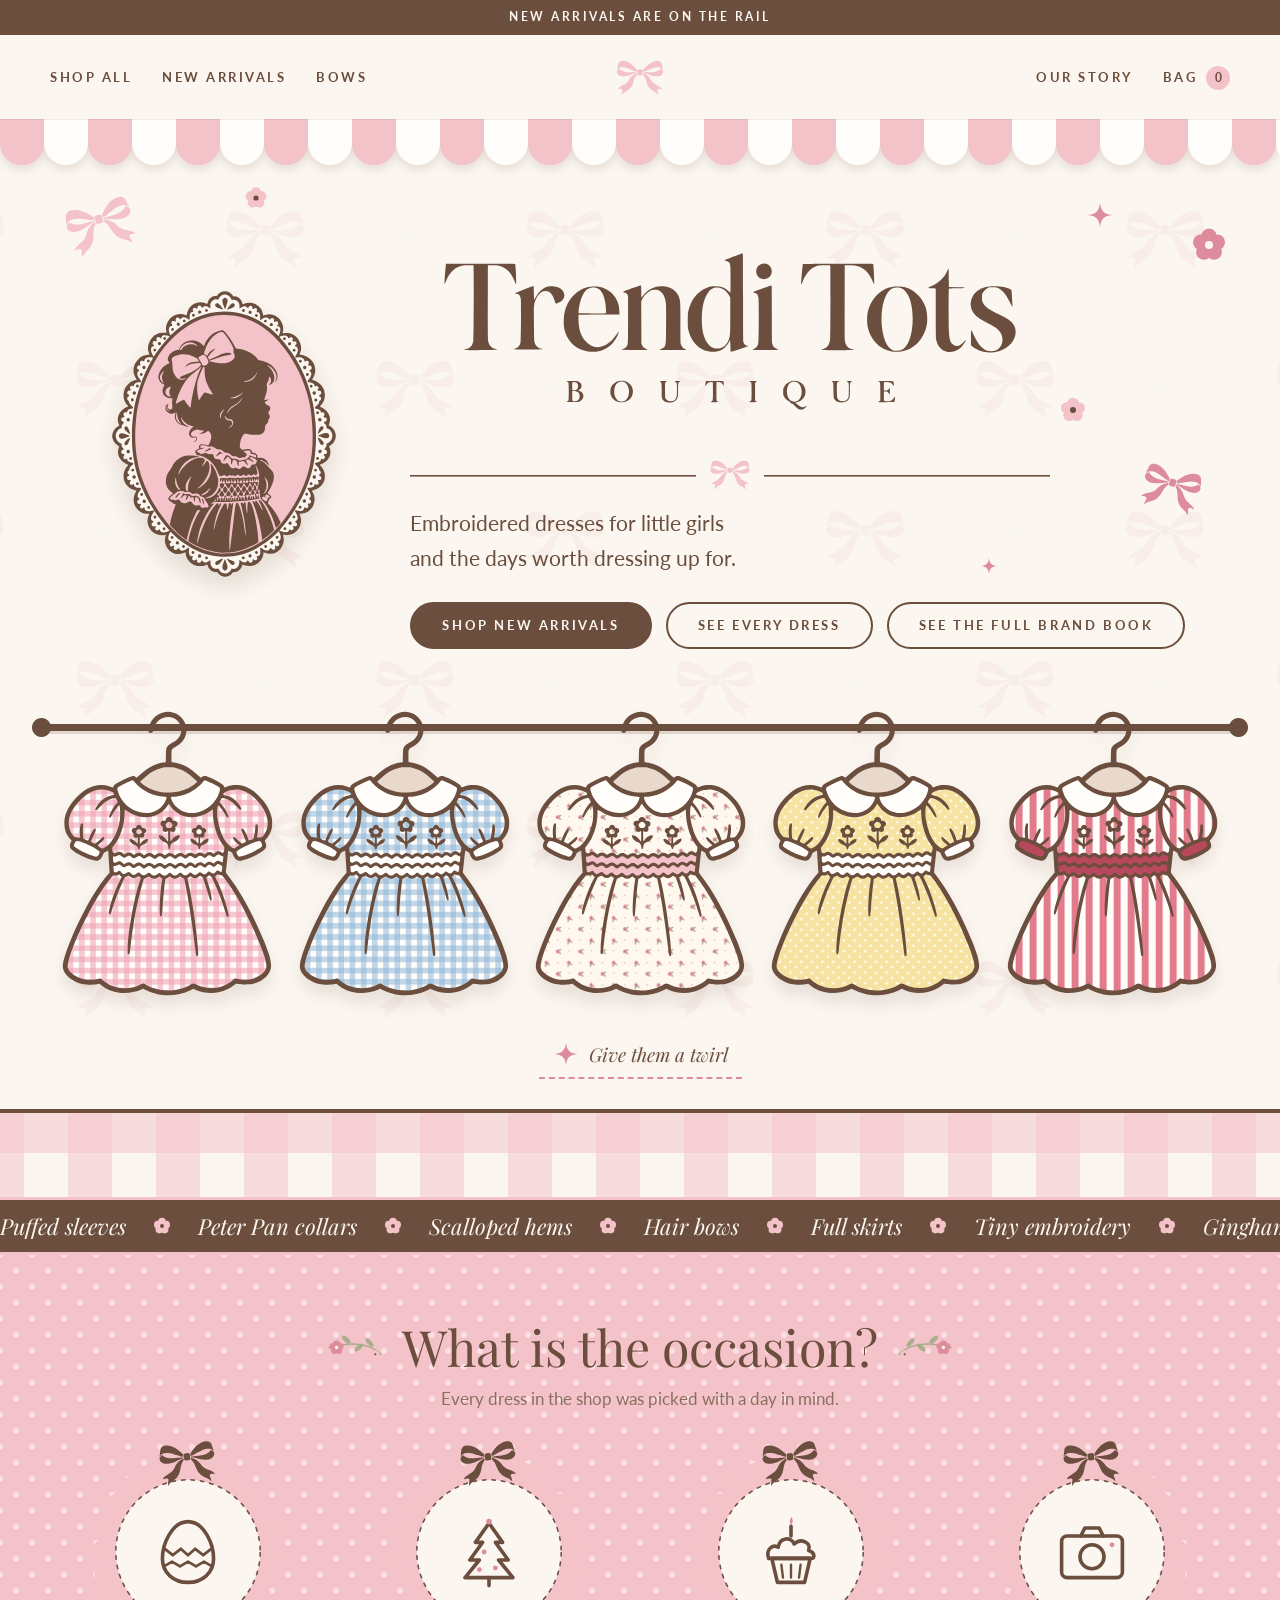
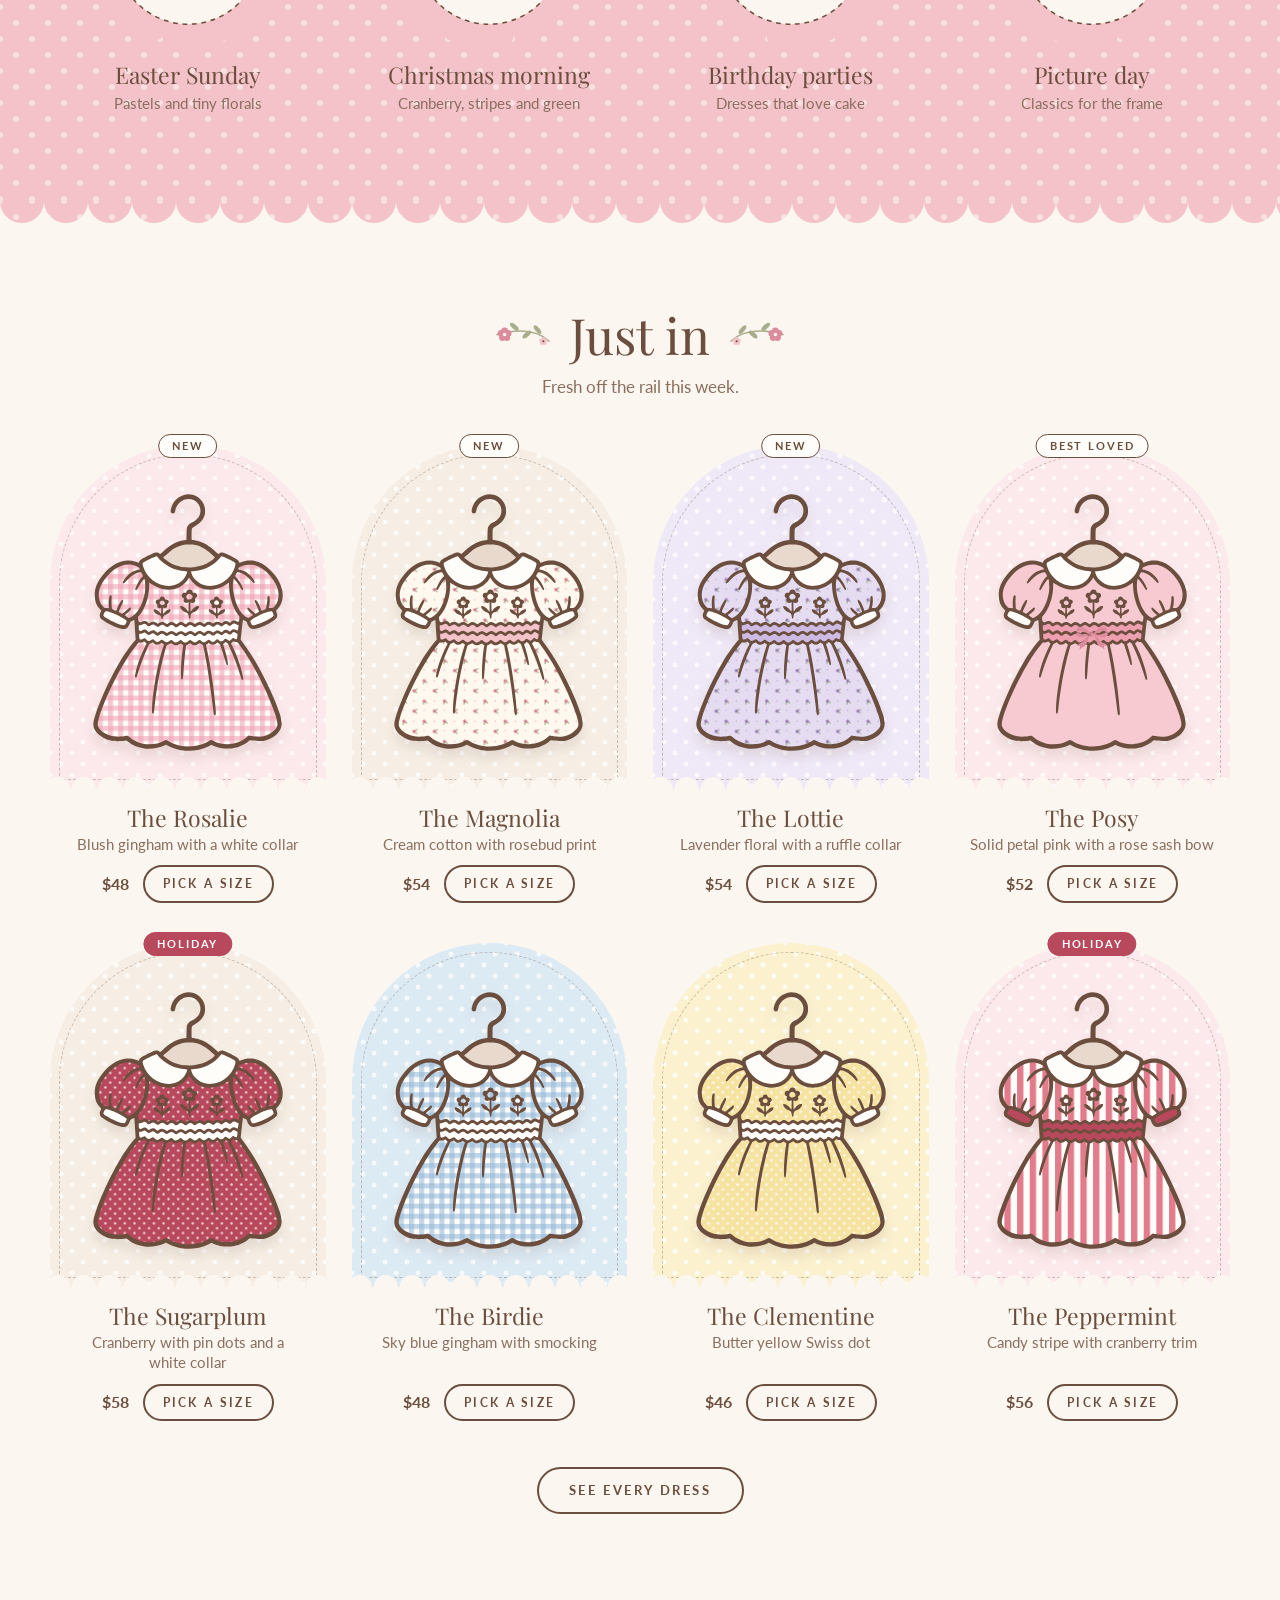
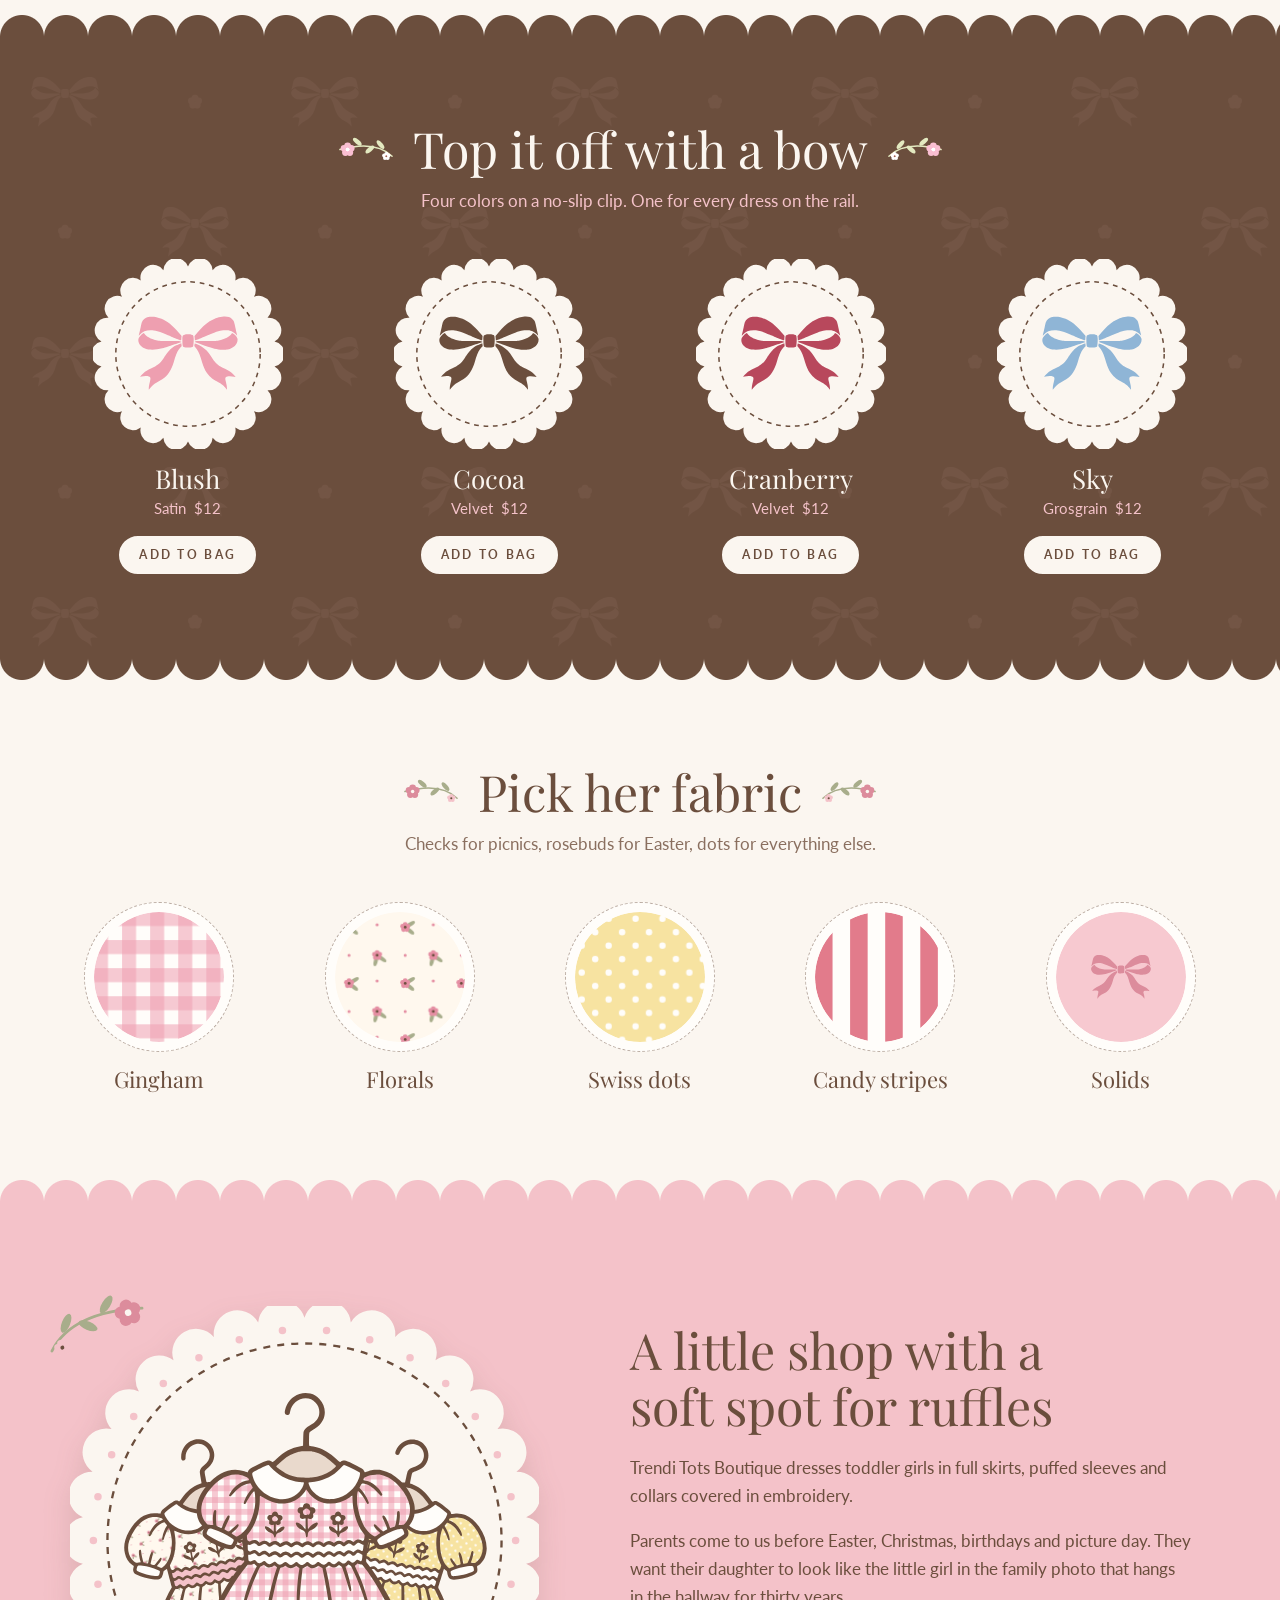
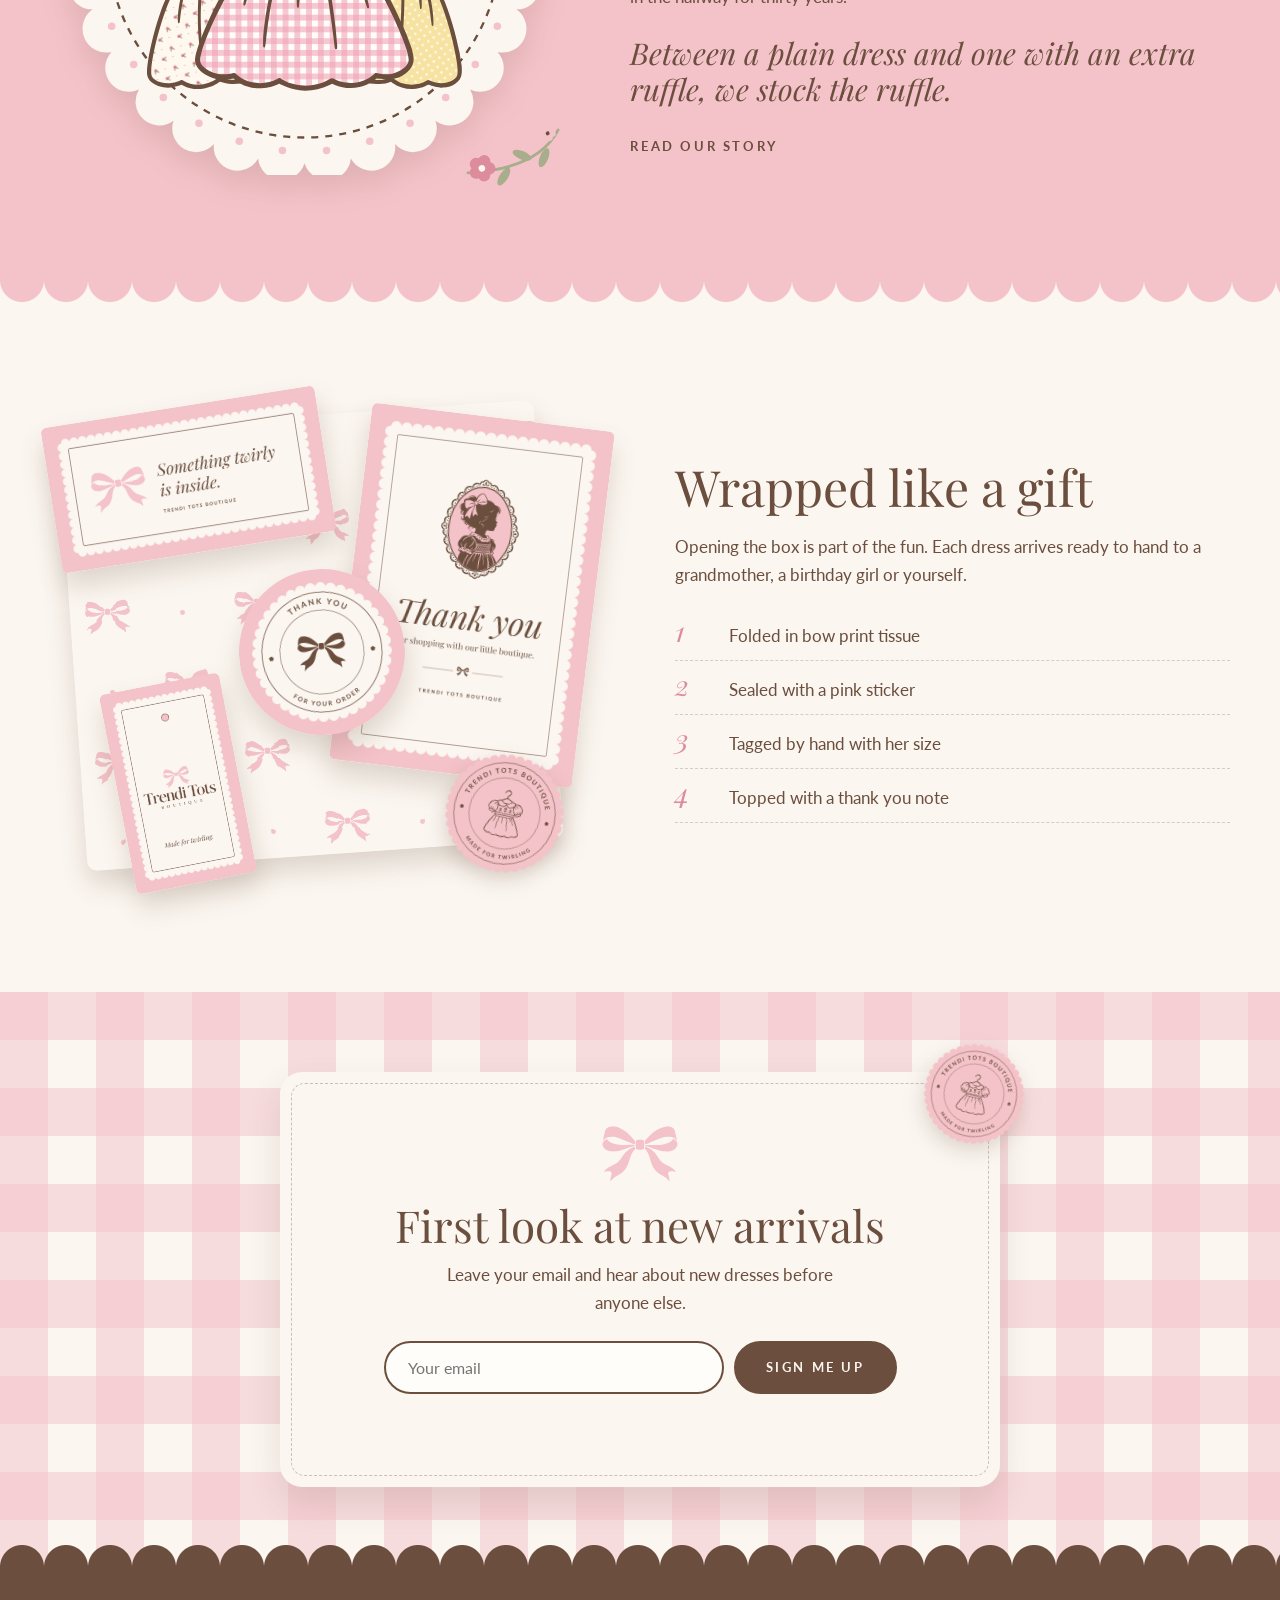
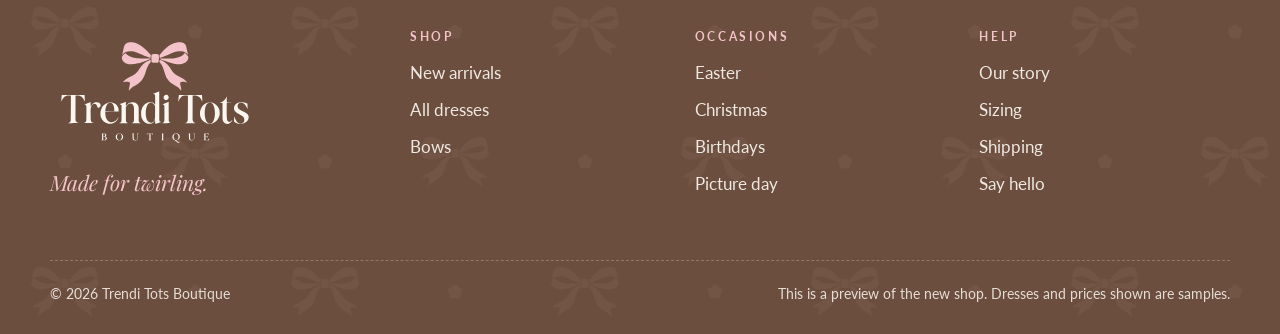
==== index.html @ 956e217b "Shopify-ready: live listings, photos, stock and checkout behind one config file Co-Authored-By: Clau" ====
<!doctype html>
<html lang="en">
<head>
<meta charset="utf-8">
<meta name="viewport" content="width=device-width, initial-scale=1">
<title>Trendi Tots Boutique | Embroidered dresses for little girls</title>
<meta name="description" content="Embroidered dresses for toddler girls, for Easter, Christmas, birthdays and picture day.">
<!-- Preview site with sample listings. Remove the next line when the real shop launches so search engines can find it. -->
<meta name="robots" content="noindex">
<meta property="og:title" content="Trendi Tots Boutique | Embroidered dresses for little girls">
<meta property="og:description" content="Embroidered dresses for toddler girls, for Easter, Christmas, birthdays and picture day.">
<meta property="og:image" content="assets/img/share.png">
<meta name="theme-color" content="#F4C2C9">
<script>/* keep the address bar tidy: /index.html becomes / and /shop.html becomes /shop */
(function () { var p = location.pathname.replace(/index\.html$/, '').replace(/\.html$/, ''); if (location.protocol.indexOf('http') === 0 && p !== location.pathname) history.replaceState(null, '', p + location.search + location.hash); })();</script>
<link rel="icon" href="favicon.ico" sizes="48x48">
<link rel="icon" href="favicon.svg" type="image/svg+xml">
<link rel="apple-touch-icon" href="apple-touch-icon-180x180.png">
<link rel="preconnect" href="https://fonts.googleapis.com">
<link rel="preconnect" href="https://fonts.gstatic.com" crossorigin>
<link href="https://fonts.googleapis.com/css2?family=Lato:wght@400;700&family=Playfair+Display:ital,wght@0,400;0,500;1,400&display=swap" rel="stylesheet">
<link rel="stylesheet" href="assets/css/site.css">
</head>
<body>
<a class="skip" href="#main">Skip to the page</a>
<div class="announce">New arrivals are on the rail</div>
<header class="header">
  <div class="wrap header-in">
    <button class="menubtn" type="button" aria-label="Menu" aria-expanded="false"><svg viewBox="0 0 24 24" fill="none" stroke="currentColor" stroke-width="2" stroke-linecap="round" aria-hidden="true"><path d="M3 7h18M3 12h18M3 17h18"/></svg></button>
    <nav class="nav left" aria-label="Shop">
      <a href="shop">Shop all</a>
      <a href="shop?occasion=new">New arrivals</a>
      <a href="shop?occasion=bows">Bows</a>
    </nav>
    <a class="brand" href="./" aria-label="Trendi Tots Boutique home"><img class="bowmark" src="assets/img/bow-blush.svg" alt="Trendi Tots Boutique" width="74" height="54"></a>
    <nav class="nav right" aria-label="More">
      <a class="hide-sm" href="about">Our story</a>
      <button class="bagbtn" type="button" data-open-bag aria-label="Open your bag">Bag <span class="bagcount">0</span></button>
    </nav>
  </div>
</header>
<div class="awning-shadow"><div class="awning" aria-hidden="true"></div></div>
<main id="main">

<section class="hero">
  <div class="hero-deco" aria-hidden="true">
    <img class="deco" src="assets/img/bow-blush.svg" alt="" style="left:5%;top:34px;width:74px;transform:rotate(-16deg)"><img class="deco" src="assets/img/flower.svg" alt="" style="left:3%;top:196px;width:34px"><img class="deco" src="assets/img/sparkle.svg" alt="" style="left:6%;top:372px;width:24px">
    <img class="deco" src="assets/img/flower-blush.svg" alt="" style="left:19%;top:20px;width:26px"><img class="deco" src="assets/img/bow-rose.svg" alt="" style="right:6%;top:300px;width:64px;transform:rotate(14deg)"><img class="deco" src="assets/img/flower.svg" alt="" style="right:4%;top:60px;width:40px">
    <img class="deco" src="assets/img/sparkle.svg" alt="" style="right:13%;top:36px;width:28px"><img class="deco" src="assets/img/flower-blush.svg" alt="" style="right:15%;top:230px;width:30px"><img class="deco" src="assets/img/sparkle.svg" alt="" style="right:22%;top:392px;width:18px">
  </div>
  <div class="wrap hero-lockup">
    <img class="hero-cameo" src="assets/img/cameo.svg" alt="Cameo of a little girl with a bow in her hair" width="340" height="434">
    <div class="hero-text">
      <h1 class="hero-name"><img src="assets/img/logo-wordmark.svg" alt="Trendi Tots Boutique" width="640" height="176"></h1>
      <p class="sub">Embroidered dresses for little girls and the days worth dressing up for.</p>
      <div class="actions"><a class="btn" href="shop?occasion=new">Shop new arrivals</a><a class="btn ghost" href="shop">See every dress</a><a class="btn ghost" href="brand-kit/01%20Brand%20Book/Trendi%20Tots%20Boutique%20Brand%20Book.pdf" target="_blank" rel="noopener">See the full brand book</a></div>
    </div>
  </div>
  <div class="rail"><ul><li><a href="product?id=rosalie" style="--i:0"><img src="assets/img/products/rosalie.svg" alt="The Rosalie dress on a hanger" width="938" height="1256"><span class="name">The Rosalie</span></a></li><li><a href="product?id=birdie" style="--i:1"><img src="assets/img/products/birdie.svg" alt="The Birdie dress on a hanger" width="938" height="1256"><span class="name">The Birdie</span></a></li><li><a href="product?id=magnolia" style="--i:2"><img src="assets/img/products/magnolia.svg" alt="The Magnolia dress on a hanger" width="938" height="1256"><span class="name">The Magnolia</span></a></li><li><a href="product?id=clementine" style="--i:3"><img src="assets/img/products/clementine.svg" alt="The Clementine dress on a hanger" width="938" height="1256"><span class="name">The Clementine</span></a></li><li><a href="product?id=peppermint" style="--i:4"><img src="assets/img/products/peppermint.svg" alt="The Peppermint dress on a hanger" width="938" height="1256"><span class="name">The Peppermint</span></a></li></ul></div>
  <button class="twirlbtn" type="button" id="twirl"><img src="assets/img/sparkle.svg" alt="">Give them a twirl</button>
  <div class="floor" aria-hidden="true"></div>
</section>

<div class="marquee" aria-hidden="true"><div class="track"><span>Puffed sleeves</span><img src="assets/img/flower-blush.svg" alt=""><span>Peter Pan collars</span><img src="assets/img/flower-blush.svg" alt=""><span>Scalloped hems</span><img src="assets/img/flower-blush.svg" alt=""><span>Hair bows</span><img src="assets/img/flower-blush.svg" alt=""><span>Full skirts</span><img src="assets/img/flower-blush.svg" alt=""><span>Tiny embroidery</span><img src="assets/img/flower-blush.svg" alt=""><span>Gingham</span><img src="assets/img/flower-blush.svg" alt=""><span>Rosebuds</span><img src="assets/img/flower-blush.svg" alt=""><span>Puffed sleeves</span><img src="assets/img/flower-blush.svg" alt=""><span>Peter Pan collars</span><img src="assets/img/flower-blush.svg" alt=""><span>Scalloped hems</span><img src="assets/img/flower-blush.svg" alt=""><span>Hair bows</span><img src="assets/img/flower-blush.svg" alt=""><span>Full skirts</span><img src="assets/img/flower-blush.svg" alt=""><span>Tiny embroidery</span><img src="assets/img/flower-blush.svg" alt=""><span>Gingham</span><img src="assets/img/flower-blush.svg" alt=""><span>Rosebuds</span><img src="assets/img/flower-blush.svg" alt=""></div></div>

<section class="section blush dotted">
  <div class="wrap">
    <div class="head"><h2>What is the occasion?</h2><p>Every dress in the shop was picked with a day in mind.</p></div>
    <ul class="occasions"><li><a href="shop?occasion=easter"><span class="medal"><img src="assets/img/occ-easter.svg" alt=""></span><b>Easter Sunday</b><span>Pastels and tiny florals</span></a></li><li><a href="shop?occasion=christmas"><span class="medal"><img src="assets/img/occ-christmas.svg" alt=""></span><b>Christmas morning</b><span>Cranberry, stripes and green</span></a></li><li><a href="shop?occasion=birthday"><span class="medal"><img src="assets/img/occ-birthday.svg" alt=""></span><b>Birthday parties</b><span>Dresses that love cake</span></a></li><li><a href="shop?occasion=portraits"><span class="medal"><img src="assets/img/occ-portraits.svg" alt=""></span><b>Picture day</b><span>Classics for the frame</span></a></li></ul>
  </div>
</section>
<div class="scallop-down dotted-edge" aria-hidden="true"></div>

<section class="section">
  <div class="wrap">
    <div class="head"><h2>Just in</h2><p>Fresh off the rail this week.</p></div>
    <ul class="grid" data-grid="rosalie,magnolia,lottie,posy,sugarplum,birdie,clementine,peppermint"></ul>
    <p class="center mt"><a class="btn ghost" href="shop">See every dress</a></p>
  </div>
</section>

<div class="scallop-up cocoa-edge" aria-hidden="true"></div>
<section class="section cocoa">
  <div class="wrap">
    <div class="head"><h2>Top it off with a bow</h2><p>Four colors on a no-slip clip. One for every dress on the rail.</p></div>
    <ul class="bowrow"><li><a class="bowlink" href="product?id=bow-blush"><span class="medal cream"><img src="assets/img/products/bow-blush.svg" alt=""></span><b>Blush</b><span>Satin &nbsp;$12</span></a><button type="button" class="btn small light" data-add="bow-blush">Add to bag</button></li><li><a class="bowlink" href="product?id=bow-cocoa"><span class="medal cream"><img src="assets/img/products/bow-cocoa.svg" alt=""></span><b>Cocoa</b><span>Velvet &nbsp;$12</span></a><button type="button" class="btn small light" data-add="bow-cocoa">Add to bag</button></li><li><a class="bowlink" href="product?id=bow-berry"><span class="medal cream"><img src="assets/img/products/bow-berry.svg" alt=""></span><b>Cranberry</b><span>Velvet &nbsp;$12</span></a><button type="button" class="btn small light" data-add="bow-berry">Add to bag</button></li><li><a class="bowlink" href="product?id=bow-sky"><span class="medal cream"><img src="assets/img/products/bow-sky.svg" alt=""></span><b>Sky</b><span>Grosgrain &nbsp;$12</span></a><button type="button" class="btn small light" data-add="bow-sky">Add to bag</button></li></ul>
  </div>
</section>
<div class="scallop-down cocoa-edge" aria-hidden="true"></div>

<section class="section fabrics after-band">
  <div class="wrap">
    <div class="head"><h2>Pick her fabric</h2><p>Checks for picnics, rosebuds for Easter, dots for everything else.</p></div>
    <ul class="swatches"><li><a href="shop?occasion=gingham"><span class="swatch"><img src="assets/img/swatch-gingham.svg" alt=""></span><b>Gingham</b></a></li><li><a href="shop?occasion=floral"><span class="swatch"><img src="assets/img/swatch-floral.svg" alt=""></span><b>Florals</b></a></li><li><a href="shop?occasion=dot"><span class="swatch"><img src="assets/img/swatch-dot.svg" alt=""></span><b>Swiss dots</b></a></li><li><a href="shop?occasion=stripe"><span class="swatch"><img src="assets/img/swatch-stripe.svg" alt=""></span><b>Candy stripes</b></a></li><li><a href="shop?occasion=solid"><span class="swatch"><img src="assets/img/swatch-solid.svg" alt=""></span><b>Solids</b></a></li></ul>
  </div>
</section>

<div class="scallop-up" aria-hidden="true"></div>
<section class="section blush">
  <div class="wrap story">
    <div class="pic"><span class="doily"><img class="dresses" src="assets/img/story-dresses.svg" alt="Three little dresses, one gingham, one floral and one dotted" width="520" height="430"></span>
      <img class="f" src="assets/img/sprig.svg" alt="" style="left:-2%;top:2%;width:110px;transform:rotate(-18deg)"><img class="f" src="assets/img/sprig.svg" alt="" style="right:-2%;bottom:2%;width:110px;transform:rotate(162deg)"></div>
    <div>
      <h2>A little shop with a soft spot for ruffles</h2>
      <p>Trendi Tots Boutique dresses toddler girls in full skirts, puffed sleeves and collars covered in embroidery.</p>
      <p>Parents come to us before Easter, Christmas, birthdays and picture day. They want their daughter to look like the little girl in the family photo that hangs in the hallway for thirty years.</p>
      <p class="tagline">Between a plain dress and one with an extra ruffle, we stock the ruffle.</p>
      <a class="link" href="about">Read our story</a>
    </div>
  </div>
</section>
<div class="scallop-down" aria-hidden="true"></div>

<section class="section gift-section">
  <div class="wrap gift">
    <div class="stack" aria-hidden="true"><div class="tissue"></div><img class="labelimg" src="assets/img/pack-label.png" alt=""><img class="cardimg" src="assets/img/pack-card.png" alt=""><img class="sticker" src="assets/img/pack-sticker.png" alt=""><img class="tagimg" src="assets/img/pack-tag.png" alt=""><img class="sealimg" src="assets/img/seal.svg" alt=""></div>
    <div>
      <h2>Wrapped like a gift</h2>
      <p>Opening the box is part of the fun. Each dress arrives ready to hand to a grandmother, a birthday girl or yourself.</p>
      <ol><li>Folded in bow print tissue</li><li>Sealed with a pink sticker</li><li>Tagged by hand with her size</li><li>Topped with a thank you note</li></ol>
    </div>
  </div>
</section>

<section class="news">
  <div class="wrap"><div class="newscard">
    <img class="stamp" src="assets/img/seal.svg" alt="">
    <img class="bow" src="assets/img/bow-blush.svg" alt="">
    <h2>First look at new arrivals</h2>
    <p style="margin:12px auto 0;max-width:28em">Leave your email and hear about new dresses before anyone else.</p>
    <form id="news-form"><label class="skip" for="news-email">Email address</label><input id="news-email" type="email" required placeholder="Your email" autocomplete="email"><button class="btn" type="submit">Sign me up</button></form>
    <p class="msg" id="news-msg" role="status"></p>
  </div></div>
</section>

</main>
<div class="scallop-up cocoa-edge footer-edge" aria-hidden="true"></div>
<footer class="footer">
  <div class="wrap">
    <div class="cols">
      <div class="logo"><img src="assets/img/logo-primary-cream.svg" alt="Trendi Tots Boutique" width="210" height="124"><p class="tagline">Made for twirling.</p></div>
      <div><h3>Shop</h3><ul><li><a href="shop?occasion=new">New arrivals</a></li><li><a href="shop">All dresses</a></li><li><a href="shop?occasion=bows">Bows</a></li></ul></div>
      <div><h3>Occasions</h3><ul><li><a href="shop?occasion=easter">Easter</a></li><li><a href="shop?occasion=christmas">Christmas</a></li><li><a href="shop?occasion=birthday">Birthdays</a></li><li><a href="shop?occasion=portraits">Picture day</a></li></ul></div>
      <div><h3>Help</h3><ul><li><a href="about">Our story</a></li><li><a href="about#help">Sizing</a></li><li><a href="about#help">Shipping</a></li><li><a href="about#help">Say hello</a></li></ul></div>
    </div>
    <div class="fine"><span>&copy; 2026 Trendi Tots Boutique</span><span>This is a preview of the new shop. Dresses and prices shown are samples.</span></div>
  </div>
</footer>
<div class="scrim" id="scrim" data-close-bag></div>
<aside class="drawer" id="bag" aria-label="Your bag" aria-hidden="true">
  <header><h2>Your bag</h2><button class="x" type="button" data-close-bag aria-label="Close your bag"><svg viewBox="0 0 24 24" fill="none" stroke="currentColor" stroke-width="2" stroke-linecap="round" aria-hidden="true"><path d="M5 5l14 14M19 5L5 19"/></svg></button></header>
  <div class="emptybag" id="bag-empty"><img src="assets/img/bow-blush.svg" alt=""><p>Your bag is empty.</p><a class="btn" href="shop">Shop the dresses</a></div>
  <ul class="items" id="bag-items"></ul>
  <footer id="bag-foot" hidden><div class="sub"><span>Subtotal</span><span id="bag-subtotal">$0</span></div><button class="btn" type="button" id="bag-checkout">Checkout</button><p class="note" id="bag-note" role="status"></p></footer>
</aside>
<script src="assets/js/config.js"></script>
<script src="assets/js/products.js"></script>
<script src="assets/js/site.js"></script>
</body>
</html>
---- assets/css/site.css ----
/* Trendi Tots Boutique. Colors and type follow the brand book in /brand-kit. */
:root {
  --blush: #F4C2C9; --cocoa: #6B4E3D; --cream: #FBF6F0; --petal: #FCE9EB; --rose: #DC8C9C; --latte: #D9BCA3; --sage: #A8AD8B;
  --white: #FFFDFA; --cocoa-soft: #8A6F5F;
  --bg-petal: #FCE9EB; --bg-cream: #F6EEE4; --bg-sky: #DCEAF4; --bg-butter: #FBF1CF; --bg-mint: #E3EFE2; --bg-lav: #EFE8F7;
  --display: "Playfair Display", Georgia, serif; --body: "Lato", Arial, sans-serif;
  --wrap: 1180px; --scallop: 44px;
}
*, *::before, *::after { box-sizing: border-box; }
html { scroll-behavior: smooth; -webkit-text-size-adjust: 100%; }
body { -webkit-tap-highlight-color: transparent; }
body { margin: 0; background: var(--cream); color: var(--cocoa); font: 400 17px/1.65 var(--body); -webkit-font-smoothing: antialiased; }
img { max-width: 100%; height: auto; display: block; }
a { color: inherit; }
h1, h2, h3 { font-family: var(--display); font-weight: 400; line-height: 1.12; margin: 0; text-wrap: balance; }
p { text-wrap: pretty; }
p { margin: 0 0 1em; }
button { font: inherit; color: inherit; cursor: pointer; }
:focus-visible { outline: 3px solid var(--rose); outline-offset: 3px; border-radius: 4px; }
.wrap { width: min(var(--wrap), 100% - 40px); margin-inline: auto; }
.skip { position: absolute; left: -999px; top: 0; background: var(--cocoa); color: var(--cream); padding: 10px 16px; z-index: 100; }
.skip:focus { left: 10px; top: 10px; }
.caps { font: 700 12.5px/1 var(--body); letter-spacing: .2em; text-transform: uppercase; }

/* buttons */
.btn { display: inline-flex; align-items: center; justify-content: center; gap: 10px; background: var(--cocoa); color: var(--cream); border: 2px solid var(--cocoa);
  padding: 15px 30px; border-radius: 999px; font: 700 13px/1 var(--body); letter-spacing: .2em; text-transform: uppercase; text-decoration: none; transition: background .2s, border-color .2s, transform .2s; }
.btn:hover { background: var(--rose); border-color: var(--rose); transform: translateY(-2px); }
.btn.ghost { background: transparent; color: var(--cocoa); }
.btn.ghost:hover { background: var(--cocoa); color: var(--cream); border-color: var(--cocoa); }
.btn.small { padding: 11px 18px; font-size: 11.5px; }
.btn[disabled] { opacity: .5; cursor: not-allowed; transform: none; }
.link { font: 700 13px/1 var(--body); letter-spacing: .2em; text-transform: uppercase; text-decoration: none; border-bottom: 2px solid var(--blush); padding-bottom: 6px; transition: border-color .2s; }
.link:hover { border-color: var(--cocoa); }

/* announcement + header */
.announce { background: var(--cocoa); color: var(--cream); text-align: center; padding: 10px 16px; font: 700 11.5px/1.3 var(--body); letter-spacing: .22em; text-transform: uppercase; }
.header { position: sticky; top: 0; z-index: 40; background: var(--cream); box-shadow: 0 1px 0 rgba(107, 78, 61, .1); }
.header-in { display: grid; grid-template-columns: 1fr auto 1fr; align-items: center; gap: 20px; padding: 16px 0 14px; }
.nav { display: flex; gap: 30px; align-items: center; }
.nav.right { justify-content: flex-end; }
.nav a, .bagbtn { font: 700 12.5px/1 var(--body); letter-spacing: .2em; text-transform: uppercase; text-decoration: none; background: none; border: 0; padding: 8px 0; position: relative; }
.nav a::after { content: ""; position: absolute; left: 0; right: 0; bottom: 0; height: 2px; background: var(--rose); transform: scaleX(0); transform-origin: left; transition: transform .25s; }
.nav a:hover::after, .nav a[aria-current="page"]::after { transform: scaleX(1); }
.brand img { height: 54px; width: auto; }
.brand img.bowmark { height: 40px; margin: 7px 0; transition: transform .5s cubic-bezier(.3, 1.6, .5, 1); }
.brand:hover img.bowmark { transform: rotate(-10deg) scale(1.08); }
.bagbtn { display: inline-flex; align-items: center; gap: 9px; }
.bagcount { background: var(--blush); min-width: 24px; height: 24px; border-radius: 999px; display: inline-grid; place-items: center; font-size: 11.5px; letter-spacing: 0; padding: 0 6px; transition: transform .25s; }
.bagcount.bump { transform: scale(1.35); }
.menubtn { display: none; background: none; border: 0; padding: 8px; }
.menubtn svg { width: 26px; height: 26px; }
/* the striped awning that hangs under the header */
.awning { height: 46px; background: repeating-linear-gradient(90deg, var(--blush) 0 var(--scallop), var(--white) var(--scallop) calc(var(--scallop) * 2));
  -webkit-mask: linear-gradient(#000 0 0) top / 100% calc(100% - var(--scallop) / 2 + 1px) no-repeat, radial-gradient(circle at 50% 0, #000 calc(var(--scallop) / 2 - .5px), transparent calc(var(--scallop) / 2 + .5px)) 0 100% / var(--scallop) calc(var(--scallop) / 2) repeat-x;
          mask: linear-gradient(#000 0 0) top / 100% calc(100% - var(--scallop) / 2 + 1px) no-repeat, radial-gradient(circle at 50% 0, #000 calc(var(--scallop) / 2 - .5px), transparent calc(var(--scallop) / 2 + .5px)) 0 100% / var(--scallop) calc(var(--scallop) / 2) repeat-x; }
.awning-shadow { filter: drop-shadow(0 4px 5px rgba(107, 78, 61, .16)); position: relative; z-index: 3; }

/* hero: the dress rail */
.hero { text-align: center; padding: 54px 0 0; position: relative; overflow: hidden; }
.hero-lockup { display: flex; align-items: center; justify-content: center; gap: clamp(26px, 4.5vw, 64px); }
.hero-cameo { height: clamp(210px, 25vw, 340px); width: auto; flex: none; filter: drop-shadow(0 12px 12px rgba(107, 78, 61, .16)); animation: settle 1.1s cubic-bezier(.3, .8, .3, 1) both; }
.hero-text { text-align: left; }
.hero-name img { width: min(640px, 50vw); }
.hero .sub { font-size: clamp(17px, 1.8vw, 21px); text-wrap: balance; max-width: 27em; margin: 22px 0 26px; }
.hero .actions { display: flex; gap: 14px; flex-wrap: wrap; }
@keyframes settle { 0% { opacity: 0; transform: rotate(-7deg) scale(.92); } 60% { opacity: 1; transform: rotate(2deg) scale(1.01); } 100% { transform: none; } }
.rail { position: relative; margin: 58px auto 0; width: min(1240px, 100%); padding: 0 3%; perspective: 1200px; }
.rail::before { content: ""; position: absolute; left: 1.5%; right: 1.5%; top: 17px; height: 7px; border-radius: 9px; background: var(--cocoa); box-shadow: 0 3px 0 rgba(107, 78, 61, .18); }
.rail::after { content: ""; position: absolute; left: calc(1.5% - 7px); right: calc(1.5% - 7px); top: 11px; height: 19px;
  background: radial-gradient(circle at 9.5px 50%, var(--cocoa) 9px, transparent 10px) left / 20px 100% no-repeat, radial-gradient(circle at calc(100% - 9.5px) 50%, var(--cocoa) 9px, transparent 10px) right / 20px 100% no-repeat; }
.rail ul { list-style: none; margin: 0; padding: 0; display: grid; grid-template-columns: repeat(5, 1fr); gap: 1.5%; position: relative; z-index: 2; }
.rail a { display: block; text-decoration: none; transform-origin: 50% 5%; animation: hang 1.5s cubic-bezier(.3, .7, .3, 1) both; animation-delay: calc(var(--i) * 120ms + 150ms); }
.rail img { width: 100%; filter: drop-shadow(0 10px 8px rgba(107, 78, 61, .13)); transform-origin: 50% 5%; }
.rail a:hover img, .rail a:focus-visible img { animation: sway 1.1s ease-in-out; }
.rail a.twirl img { animation: twirl 1s cubic-bezier(.45, .05, .3, 1); }
.rail .name { display: block; font: italic 400 18px/1.2 var(--display); margin-top: 4px; opacity: 0; transform: translateY(-4px); transition: opacity .2s, transform .2s; }
.rail a:hover .name, .rail a:focus-visible .name { opacity: 1; transform: none; }
.twirlbtn { margin: 6px auto 0; background: none; border: 0; font: italic 400 19px/1 var(--display); display: inline-flex; gap: 10px; align-items: center; padding: 10px 14px; border-bottom: 2px dashed var(--rose); }
.twirlbtn img { width: 26px; transition: transform .6s; }
.twirlbtn:hover img { transform: rotate(180deg); }
.floor { height: 70px; margin-top: 26px; background: var(--blush);
  -webkit-mask: linear-gradient(#000 0 0) bottom / 100% calc(100% - var(--scallop) / 2 + 1px) no-repeat, radial-gradient(circle at 50% 100%, #000 calc(var(--scallop) / 2 - .5px), transparent calc(var(--scallop) / 2 + .5px)) 0 0 / var(--scallop) calc(var(--scallop) / 2) repeat-x;
          mask: linear-gradient(#000 0 0) bottom / 100% calc(100% - var(--scallop) / 2 + 1px) no-repeat, radial-gradient(circle at 50% 100%, #000 calc(var(--scallop) / 2 - .5px), transparent calc(var(--scallop) / 2 + .5px)) 0 0 / var(--scallop) calc(var(--scallop) / 2) repeat-x; }
@keyframes hang { 0% { opacity: 0; transform: translateY(-34px) rotate(-11deg); } 22% { opacity: 1; } 40% { transform: translateY(0) rotate(7deg); } 62% { transform: rotate(-4deg); } 82% { transform: rotate(2deg); } 100% { transform: rotate(0); } }
@keyframes sway { 0%, 100% { transform: rotate(0); } 30% { transform: rotate(4deg); } 70% { transform: rotate(-3deg); } }
@keyframes twirl { 0% { transform: rotateY(0) rotate(0); } 50% { transform: rotateY(180deg) rotate(3deg); } 100% { transform: rotateY(360deg) rotate(0); } }

/* sections */
.section { padding: 84px 0; }
.section.blush { background: var(--blush); }
.section.tight-top { padding-top: 40px; }
.head { text-align: center; margin-bottom: 44px; }
.head h2 { font-size: clamp(32px, 4.4vw, 50px); }
.head p { margin: 12px auto 0; max-width: 34em; color: var(--cocoa-soft); }
.scallop-down, .scallop-up { height: calc(var(--scallop) / 2); background: var(--blush); }
.scallop-down { -webkit-mask: radial-gradient(circle at 50% 0, #000 calc(var(--scallop) / 2 - .5px), transparent calc(var(--scallop) / 2 + .5px)) 0 0 / var(--scallop) calc(var(--scallop) / 2) repeat-x; mask: radial-gradient(circle at 50% 0, #000 calc(var(--scallop) / 2 - .5px), transparent calc(var(--scallop) / 2 + .5px)) 0 0 / var(--scallop) calc(var(--scallop) / 2) repeat-x; }
.scallop-up { -webkit-mask: radial-gradient(circle at 50% 100%, #000 calc(var(--scallop) / 2 - .5px), transparent calc(var(--scallop) / 2 + .5px)) 0 0 / var(--scallop) calc(var(--scallop) / 2) repeat-x; mask: radial-gradient(circle at 50% 100%, #000 calc(var(--scallop) / 2 - .5px), transparent calc(var(--scallop) / 2 + .5px)) 0 0 / var(--scallop) calc(var(--scallop) / 2) repeat-x; }

/* occasions */
.occasions { list-style: none; margin: 0; padding: 0; display: grid; grid-template-columns: repeat(4, 1fr); gap: 26px; }
.occasions a { display: block; text-align: center; text-decoration: none; }
.medal { width: min(190px, 100%); aspect-ratio: 1; margin: 0 auto 14px; background: url(../img/medallion.svg) center / contain no-repeat; display: grid; place-items: center; transition: transform .35s cubic-bezier(.3, 1.6, .5, 1); }
.medal img { width: 42%; }
.occasions a:hover .medal { transform: rotate(-8deg) scale(1.05); }
.occasions b { display: block; font: 400 23px/1.2 var(--display); }
.occasions span { color: var(--cocoa-soft); font-size: 15px; }

/* product grid */
.grid { list-style: none; margin: 0; padding: 0; display: grid; grid-template-columns: repeat(4, 1fr); gap: 40px 26px; }
.card { position: relative; display: flex; flex-direction: column; }
.card .frame { display: block; position: relative; aspect-ratio: 4 / 5; border-radius: 999px 999px 20px 20px; background: var(--bg, var(--bg-petal)); overflow: hidden; }
.card .frame::after { content: ""; position: absolute; inset: 9px; border-radius: inherit; border: 1.6px dashed rgba(107, 78, 61, .32); pointer-events: none; }
.card .frame img { position: absolute; left: 14%; width: 72%; top: 13%; transform-origin: 50% 5%; filter: drop-shadow(0 8px 6px rgba(107, 78, 61, .12)); }
.card .frame img.bow { top: 24%; }
.card:hover .frame img { animation: sway 1.1s ease-in-out; }
.card .tag { position: absolute; left: 50%; top: -11px; transform: translateX(-50%); background: var(--white); border: 1.6px solid var(--cocoa); border-radius: 999px; padding: 6px 13px; font: 700 10.5px/1 var(--body); letter-spacing: .18em; text-transform: uppercase; white-space: nowrap; z-index: 2; }
.card .tag.holiday { background: #B8485C; border-color: #B8485C; color: #fff; }
.card .info { text-align: center; padding: 16px 4px 0; flex: 1; display: flex; flex-direction: column; }
.card h3 { font-size: 23px; }
.card h3 a { text-decoration: none; }
.card h3 a::before { content: ""; position: absolute; inset: 0 0 60px; }
.card .fabric { font-size: 14.5px; color: var(--cocoa-soft); margin: 4px 0 10px; line-height: 1.4; }
.card .row { display: flex; align-items: center; justify-content: center; gap: 14px; position: relative; z-index: 2; margin-top: auto; }
.card .price { font: 700 16px/1 var(--body); }
.center { text-align: center; }
.mt { margin-top: 46px; }

/* story band */
.story { display: grid; grid-template-columns: 0.85fr 1fr; gap: 6%; align-items: center; }
.story .pic { position: relative; text-align: center; }
.story .pic img.cameo { width: min(470px, 92%); margin: 0 auto; filter: drop-shadow(0 12px 12px rgba(107, 78, 61, .18)); }
.story .pic .f { position: absolute; width: 46px; }
.story h2 { font-size: clamp(32px, 4.2vw, 50px); margin-bottom: 20px; }
.story p { max-width: 33em; }
.story .tagline { font: italic 400 30px/1.2 var(--display); margin: 24px 0; }

/* wrapped like a gift */
.gift { display: grid; grid-template-columns: 1fr 1fr; gap: 6%; align-items: center; }
.gift h2 { font-size: clamp(32px, 4.2vw, 50px); margin-bottom: 18px; }
.gift ol { margin: 18px 0 0; padding: 0; list-style: none; counter-reset: s; }
.gift li { counter-increment: s; display: grid; grid-template-columns: 42px 1fr; gap: 12px; align-items: baseline; padding: 10px 0; border-bottom: 1.6px dashed rgba(107, 78, 61, .25); }
.gift li::before { content: counter(s); font: italic 400 28px/1 var(--display); color: var(--rose); }
.stack { position: relative; aspect-ratio: 1 / .92; }
.stack > * { position: absolute; box-shadow: 0 14px 26px rgba(107, 78, 61, .2); border-radius: 6px; }
.stack .tissue { inset: 6% 10% 8% 4%; background: url(../img/pattern-bows-on-cream.svg) 0 0 / 150px; border-radius: 10px; transform: rotate(-4deg); }
.stack .cardimg { width: 44%; right: 2%; top: 0; transform: rotate(7deg); }
.stack .tagimg { width: 22%; left: 12%; bottom: 2%; transform: rotate(-11deg); }
.stack .sticker { width: 30%; left: 34%; top: 36%; border-radius: 50%; transform: rotate(-6deg); }

/* newsletter */
.news { background: url(../img/pattern-gingham-blush.svg) 0 0 / 96px; padding: 80px 0; }
.newscard { background: var(--cream); max-width: 720px; margin: 0 auto; text-align: center; padding: 50px 34px; border-radius: 22px; position: relative; box-shadow: 0 16px 34px rgba(107, 78, 61, .14); }
.newscard::after { content: ""; position: absolute; inset: 11px; border: 1.6px dashed rgba(107, 78, 61, .32); border-radius: 14px; pointer-events: none; }
.newscard img.bow { width: 84px; margin: 0 auto 14px; }
.newscard h2 { font-size: clamp(30px, 4vw, 44px); }
.newscard form { display: flex; gap: 10px; justify-content: center; margin-top: 24px; flex-wrap: wrap; position: relative; z-index: 1; }
.newscard input { font: 400 16px/1 var(--body); color: var(--cocoa); padding: 15px 22px; border-radius: 999px; border: 2px solid var(--cocoa); background: var(--white); width: min(340px, 100%); }
.newscard .msg { margin: 16px 0 0; font: italic 400 19px/1.3 var(--display); min-height: 1.4em; }

/* footer */
.footer { background: var(--cocoa); color: var(--cream); padding: 64px 0 28px; }
.footer .cols { display: grid; grid-template-columns: 1.3fr 1fr 1fr 1fr; gap: 34px; }
.footer .logo img { width: 210px; }
.footer .tagline { font: italic 400 21px/1.2 var(--display); color: var(--blush); margin-top: 16px; }
.footer h3 { font: 700 12px/1 var(--body); letter-spacing: .22em; text-transform: uppercase; color: var(--blush); margin-bottom: 16px; }
.footer ul { list-style: none; margin: 0; padding: 0; }
.footer li { margin-bottom: 9px; }
.footer a { text-decoration: none; opacity: .92; }
.footer a:hover { text-decoration: underline; text-underline-offset: 4px; }
.footer .fine { margin-top: 44px; padding-top: 22px; border-top: 1.6px dashed rgba(251, 246, 240, .3); display: flex; justify-content: space-between; gap: 16px; flex-wrap: wrap; font-size: 13.5px; opacity: .85; }

/* shop page */
.pagehead { text-align: center; padding: 50px 0 10px; }
.pagehead h1 { font-size: clamp(42px, 6.4vw, 76px); font-style: italic; }
.pagehead p { color: var(--cocoa-soft); max-width: 34em; margin: 12px auto 0; }
.filters { display: flex; flex-wrap: wrap; gap: 10px; justify-content: center; margin: 30px 0 46px; }
.chip { background: var(--white); border: 1.8px solid var(--cocoa); border-radius: 999px; padding: 10px 18px; font: 700 12px/1 var(--body); letter-spacing: .16em; text-transform: uppercase; transition: background .2s, color .2s; }
.chip:hover { background: var(--petal); }
.chip[aria-pressed="true"] { background: var(--cocoa); color: var(--cream); }
.empty { text-align: center; padding: 40px 0; font: italic 400 22px/1.3 var(--display); }

/* product page */
.crumbs { font-size: 14px; color: var(--cocoa-soft); padding: 26px 0 0; }
.crumbs a { text-underline-offset: 3px; }
.product { display: grid; grid-template-columns: 1fr 1fr; gap: 6%; padding: 30px 0 80px; align-items: start; }
.gallery .main { aspect-ratio: 4 / 5; border-radius: 999px 999px 24px 24px; background: var(--bg, var(--bg-petal)); position: relative; overflow: hidden; perspective: 1200px; }
.gallery .main::after { content: ""; position: absolute; inset: 12px; border-radius: inherit; border: 1.8px dashed rgba(107, 78, 61, .32); pointer-events: none; }
.gallery .main img { position: absolute; left: 13%; width: 74%; top: 12%; transform-origin: 50% 5%; filter: drop-shadow(0 12px 9px rgba(107, 78, 61, .14)); }
.gallery .main img.detail { left: 0; top: 0; width: 100%; height: 100%; object-fit: cover; filter: none; }
.gallery .main img.back { transform: scaleX(-1); }
.gallery .main img.bow { top: 22%; }
.gallery .main img.spin { animation: twirl 1s cubic-bezier(.45, .05, .3, 1); }
.thumbs { display: flex; gap: 12px; margin-top: 14px; justify-content: center; }
.thumbs button { width: 84px; aspect-ratio: 4 / 5; border-radius: 999px 999px 10px 10px; border: 2px solid transparent; background: var(--bg, var(--bg-petal)); padding: 0; overflow: hidden; position: relative; }
.thumbs button[aria-pressed="true"] { border-color: var(--cocoa); }
.thumbs img { position: absolute; left: 14%; width: 72%; top: 14%; }
.thumbs img.detail { left: 0; top: 0; width: 100%; height: 100%; object-fit: cover; }
.thumbs img.back { transform: scaleX(-1); }
.pinfo h1 { font-size: clamp(40px, 5vw, 60px); font-style: italic; }
.pinfo .fabricline { font: italic 400 21px/1.3 var(--display); color: var(--cocoa-soft); margin: 8px 0 0; }
.pinfo .price { font: 700 22px/1 var(--body); margin: 14px 0 16px; }
.pinfo .lede { font-size: 18px; max-width: 30em; }
.sizes { display: flex; flex-wrap: wrap; gap: 9px; margin: 10px 0 24px; }
.sizes button { min-width: 58px; padding: 12px 14px; border-radius: 999px; border: 1.8px solid var(--cocoa); background: var(--white); font: 700 13px/1 var(--body); letter-spacing: .08em; }
.sizes button[aria-pressed="true"] { background: var(--cocoa); color: var(--cream); }
.pinfo .buy { display: flex; gap: 12px; flex-wrap: wrap; align-items: center; }
.pinfo .hint { font-size: 14.5px; color: var(--cocoa-soft); margin-top: 12px; min-height: 1.6em; }
details { border-bottom: 1.6px dashed rgba(107, 78, 61, .3); padding: 4px 0; }
details:first-of-type { margin-top: 30px; border-top: 1.6px dashed rgba(107, 78, 61, .3); }
summary { list-style: none; cursor: pointer; padding: 15px 0; font: 400 22px/1.2 var(--display); display: flex; justify-content: space-between; align-items: center; }
summary::-webkit-details-marker { display: none; }
summary::after { content: "+"; font: 400 26px/1 var(--body); color: var(--rose); transition: transform .2s; }
details[open] summary::after { transform: rotate(45deg); }
details ul { margin: 0 0 16px; padding-left: 20px; }
details p { margin-bottom: 16px; }

/* about page */
.aboutgrid { display: grid; grid-template-columns: 1fr 0.8fr; gap: 6%; align-items: center; }
.aboutgrid .lede { font-size: 21px; line-height: 1.55; }
.values { list-style: none; margin: 0; padding: 0; display: grid; grid-template-columns: repeat(4, 1fr); gap: 26px; text-align: center; }
.values img { width: 44px; margin: 0 auto 12px; }
.values b { display: block; font: 400 24px/1.2 var(--display); margin-bottom: 8px; }
.values p { font-size: 16px; margin: 0; }
.help { display: grid; grid-template-columns: repeat(3, 1fr); gap: 26px; }
.help article { background: var(--white); border-radius: 18px; padding: 30px 28px; position: relative; }
.help article::after { content: ""; position: absolute; inset: 9px; border: 1.6px dashed rgba(107, 78, 61, .28); border-radius: 12px; pointer-events: none; }
.help h3 { font-size: 26px; margin-bottom: 10px; }
.help p { margin: 0; font-size: 16px; }

/* bag drawer */
.scrim { position: fixed; inset: 0; background: rgba(107, 78, 61, .38); opacity: 0; pointer-events: none; transition: opacity .25s; z-index: 60; }
.scrim.open { opacity: 1; pointer-events: auto; }
.drawer { position: fixed; top: 0; right: 0; bottom: 0; width: min(430px, 100%); background: var(--cream); z-index: 70; transform: translateX(102%); transition: transform .32s cubic-bezier(.3, .8, .3, 1); display: flex; flex-direction: column; visibility: hidden; transition: transform .32s cubic-bezier(.3, .8, .3, 1), visibility 0s .32s; }
.drawer.open { transform: none; visibility: visible; box-shadow: -14px 0 34px rgba(107, 78, 61, .2); transition: transform .32s cubic-bezier(.3, .8, .3, 1), visibility 0s; }
.drawer header { display: flex; justify-content: space-between; align-items: center; padding: 22px 24px; border-bottom: 1.6px dashed rgba(107, 78, 61, .3); }
.drawer header h2 { font-size: 30px; font-style: italic; }
.drawer .x { background: none; border: 0; padding: 6px; }
.drawer .x svg { width: 24px; height: 24px; }
.drawer .items { flex: 1; overflow: auto; padding: 8px 24px; list-style: none; margin: 0; }
.drawer .items li { display: grid; grid-template-columns: 78px 1fr auto; gap: 14px; padding: 16px 0; border-bottom: 1.6px dashed rgba(107, 78, 61, .22); align-items: center; }
.drawer .th { aspect-ratio: 4 / 5; border-radius: 999px 999px 8px 8px; background: var(--bg, var(--bg-petal)); position: relative; overflow: hidden; }
.drawer .th img { position: absolute; left: 14%; width: 72%; top: 14%; }
.drawer .nm { font: 400 20px/1.2 var(--display); }
.drawer .sz { font-size: 14px; color: var(--cocoa-soft); }
.qty { display: inline-flex; align-items: center; gap: 4px; margin-top: 6px; }
.qty button { width: 28px; height: 28px; border-radius: 50%; border: 1.6px solid var(--cocoa); background: var(--white); line-height: 1; padding: 0; }
.qty span { min-width: 24px; text-align: center; font-weight: 700; }
.drawer .emptybag { text-align: center; padding: 60px 24px; }
.drawer .emptybag img { width: 90px; margin: 0 auto 16px; }
.drawer .emptybag p { font: italic 400 22px/1.3 var(--display); }
.drawer footer { padding: 20px 24px 26px; border-top: 1.6px dashed rgba(107, 78, 61, .3); }
.drawer .sub { display: flex; justify-content: space-between; font: 700 18px/1 var(--body); margin-bottom: 14px; }
.drawer .btn { width: 100%; }
.drawer .note { font-size: 13.5px; color: var(--cocoa-soft); margin: 12px 0 0; text-align: center; min-height: 1.5em; }

/* bow confetti */
.confetti { position: fixed; width: 26px; pointer-events: none; z-index: 90; animation: pop .9s cubic-bezier(.2, .7, .3, 1) forwards; }
@keyframes pop { 0% { transform: translate(0, 0) rotate(0) scale(.4); opacity: 1; } 100% { transform: translate(var(--dx), var(--dy)) rotate(var(--r)) scale(1); opacity: 0; } }

/* 404 */
.lost { text-align: center; padding: 70px 0 100px; }
.lost img { width: min(300px, 60%); margin: 0 auto 10px; animation: sway 3s ease-in-out infinite; transform-origin: 50% 5%; }
.lost h1 { font-style: italic; font-size: clamp(40px, 6vw, 70px); margin-bottom: 14px; }

@media (max-width: 980px) {
  .grid { grid-template-columns: repeat(3, 1fr); }
  .footer .cols { grid-template-columns: 1fr 1fr; }
  .values { grid-template-columns: repeat(2, 1fr); }
  .help { grid-template-columns: 1fr; }
}
@media (max-width: 820px) {
  .header-in { grid-template-columns: auto 1fr auto; }
  .menubtn { display: inline-flex; }
  .nav.left { position: absolute; left: 0; right: 0; top: 100%; background: var(--cream); flex-direction: column; gap: 0; padding: 6px 20px 18px; display: none; box-shadow: 0 16px 20px rgba(107, 78, 61, .12); z-index: 5; }
  .nav.left.open { display: flex; }
  .nav.left a { width: 100%; padding: 16px 0; border-bottom: 1.6px dashed rgba(107, 78, 61, .25); font-size: 14px; }
  .nav.right .hide-sm { display: none; }
  .brand { justify-self: center; }
  .brand img { height: 44px; }
  .brand img.bowmark { height: 34px; margin: 5px 0; }
  .hero-lockup { flex-direction: column; gap: 20px; }
  .hero-text { text-align: center; }
  .hero-name img { width: min(520px, 84vw); margin: 0 auto; }
  .hero .sub { margin: 18px auto 24px; }
  .hero .actions { justify-content: center; }
  .hero-cameo { height: 210px; }
  .rail ul { grid-template-columns: repeat(3, 1fr); }
  .rail li:nth-child(n + 4) { display: none; }
  .rail .name { opacity: 1; transform: none; font-size: 16px; }
  .story, .gift, .product, .aboutgrid { grid-template-columns: 1fr; gap: 40px; }
  .occasions { grid-template-columns: repeat(2, 1fr); }
  .section { padding: 64px 0; }
}
@media (max-width: 600px) {
  body { font-size: 16px; }
  :root { --scallop: 36px; }
  .grid { grid-template-columns: repeat(2, 1fr); gap: 34px 14px; }
  .card h3 { font-size: 20px; }
  .card .fabric { font-size: 13.5px; }
  .card .row { flex-direction: column; gap: 10px; }
  .footer .cols { grid-template-columns: 1fr; }
  .announce { font-size: 10.5px; letter-spacing: .16em; }
  .values { grid-template-columns: 1fr; }
  .hero { padding-top: 38px; }
  .rail { margin-top: 44px; }
}

/* ---------- phones ---------- */
@media (max-width: 600px) {
  .wrap { width: calc(100% - 36px); }
  .header-in { padding: 10px 0 9px; gap: 10px; }
  .menubtn, .bagbtn { min-height: 44px; }
  .awning { height: 40px; }
  .hero { padding-top: 22px; }
  .hero-lockup { gap: 14px; }
  .hero-cameo { height: 168px; }
  .hero-name img { width: min(330px, 84vw); }
  .hero .sub { font-size: 16.5px; margin: 14px auto 18px; max-width: 19em; }
  .hero .actions { gap: 10px; }
  .hero .actions .btn { padding: 14px 20px; font-size: 12px; letter-spacing: .16em; flex: 1 1 auto; }
  .rail { margin-top: 34px; padding: 0 2%; }
  .rail::before { top: 13px; height: 6px; }
  .rail::after { top: 8px; height: 16px; }
  .rail .name { font-size: 15px; margin-top: 2px; }
  .twirlbtn { font-size: 18px; min-height: 44px; }
  .floor { height: 52px; margin-top: 18px; }
  .section { padding: 52px 0; }
  .head { margin-bottom: 30px; }
  .head h2, .story h2, .gift h2 { font-size: 31px; }
  .occasions { gap: 22px 12px; }
  .medal { width: 132px; margin-bottom: 10px; }
  .occasions b { font-size: 20px; }
  .occasions span { font-size: 14px; }
  .card .frame::after { inset: 7px; }
  .card .tag { font-size: 9.5px; padding: 5px 10px; top: -9px; }
  .card .info { padding-top: 12px; }
  .card .fabric { min-height: 0; margin-bottom: 8px; }
  .card .btn.small { padding: 12px 16px; width: 100%; }
  .card .row { gap: 8px; }
  .story { gap: 26px; }
  .story .tagline { font-size: 24px; margin: 18px 0; }
  .gift { gap: 30px; }
  .news { padding: 54px 0; background-size: 72px; }
  .newscard { padding: 38px 22px 34px; }
  .newscard form { flex-direction: column; align-items: stretch; }
  .newscard input, .newscard .btn { width: 100%; }
  .footer { padding: 46px 0 24px; }
  .footer .cols { grid-template-columns: 1fr 1fr; gap: 28px 20px; }
  .footer .logo { grid-column: 1 / -1; text-align: center; }
  .footer .logo img { margin: 0 auto; width: 190px; }
  .footer li { margin-bottom: 4px; }
  .footer li a { display: inline-block; padding: 6px 0; }
  .footer .fine { flex-direction: column; gap: 6px; text-align: center; margin-top: 30px; }
  .pagehead { padding: 30px 0 4px; }
  .pagehead h1 { font-size: 42px; }
  .filters { flex-wrap: nowrap; justify-content: flex-start; overflow-x: auto; margin: 22px -18px 34px; padding: 4px 18px 10px; scroll-snap-type: x proximity; -webkit-overflow-scrolling: touch; scrollbar-width: none; }
  .filters::-webkit-scrollbar { display: none; }
  .chip { flex: none; padding: 14px 18px; scroll-snap-align: start; }
  .crumbs { padding-top: 16px; }
  .product { padding: 18px 0 54px; gap: 26px; }
  .gallery .main { max-width: 340px; margin: 0 auto; }
  .thumbs button { width: 66px; }
  .pinfo h1 { font-size: 38px; }
  .pinfo .lede { font-size: 16.5px; }
  .sizes button { min-width: 0; flex: 1 0 28%; padding: 15px 8px; }
  .pinfo .buy { flex-direction: column; align-items: stretch; }
  .pinfo .buy .btn { width: 100%; padding: 17px 20px; }
  summary { font-size: 21px; padding: 16px 0; }
  .aboutgrid .lede { font-size: 18.5px; }
  .values { gap: 28px; }
  .help article { padding: 26px 24px; }
  .qty button { width: 38px; height: 38px; }
  .qty { gap: 6px; }
  .drawer header { padding: 16px 18px; }
  .drawer .x { padding: 10px; }
  .drawer .items { padding: 4px 18px; }
  .drawer .items li { grid-template-columns: 64px 1fr auto; gap: 12px; }
  .drawer footer { padding: 16px 18px calc(18px + env(safe-area-inset-bottom)); }
  .lost { padding: 40px 0 70px; }
}
@media (max-width: 370px) {
  .grid { gap: 30px 10px; }
  .card h3 { font-size: 18px; }
  .hero-cameo { height: 150px; }
  .medal { width: 116px; }
}

/* ================= a little more of everything ================= */
.btn.light { background: var(--cream); color: var(--cocoa); border-color: var(--cream); }
.btn.light:hover { background: var(--blush); border-color: var(--blush); }

/* hero wallpaper and scatter */
.hero { background: url(../img/wall-bows-cream.svg) center top / 300px; }
.hero-deco { position: absolute; inset: 0; pointer-events: none; }
.hero-deco .deco { position: absolute; }
.hero-lockup, .rail, .twirlbtn { position: relative; z-index: 1; }
.hero-name { position: relative; }
.hero-name::after { content: ""; display: block; height: 30px; margin-top: 16px; background: url(../img/bow-blush.svg) center / 44px no-repeat, linear-gradient(var(--cocoa), var(--cocoa)) left center / calc(50% - 34px) 1.6px no-repeat, linear-gradient(var(--cocoa), var(--cocoa)) right center / calc(50% - 34px) 1.6px no-repeat; width: min(640px, 50vw); }
.hero .sub { margin-top: 16px; }
.floor { background: url(../img/pattern-gingham-blush.svg) center bottom / 88px; height: 88px; -webkit-mask: none; mask: none; border-top: 4px solid var(--cocoa); margin-top: 30px; }

/* ribbon of words */
.marquee { background: var(--cocoa); color: var(--cream); overflow: hidden; padding: 15px 0; border-top: 3px solid var(--blush); border-bottom: 3px solid var(--blush); }
.marquee .track { display: flex; align-items: center; gap: 26px; width: max-content; animation: slide 46s linear infinite; }
.marquee span { font: italic 400 22px/1 var(--display); white-space: nowrap; }
.marquee img { width: 20px; flex: none; }
@keyframes slide { to { transform: translateX(-50%); } }

/* dotted blush */
.section.dotted, .dotted-edge { background-color: var(--blush); background-image: radial-gradient(rgba(255, 253, 250, .5) 2.6px, transparent 3.3px), radial-gradient(rgba(255, 253, 250, .5) 2.6px, transparent 3.3px); background-size: 32px 32px; background-position: 0 0, 16px 16px; }
.section.dotted { padding-top: 64px; }
.medal { position: relative; }
.medal::before { content: ""; position: absolute; left: 50%; top: -9%; width: 34%; aspect-ratio: 74 / 54; transform: translateX(-50%) rotate(-6deg); background: url(../img/bow-cocoa.svg) center / contain no-repeat; }
.medal.cream { background-image: url(../img/medallion-cream.svg); }
.medal.cream::before { background-image: url(../img/bow-blush.svg); display: none; }

/* headings with sprigs */
.head h2 { display: inline-flex; align-items: center; gap: 18px; }
.head h2::before, .head h2::after { content: ""; flex: none; width: 58px; height: 29px; background: url(../img/sprig.svg) center / contain no-repeat; }
.head h2::before { transform: scaleX(-1); }
.head p { margin-top: 10px; }

/* product frames: dotted wallpaper and a lace hem */
.card .frame, .gallery .main, .thumbs button, .drawer .th { background: radial-gradient(rgba(255, 255, 255, .7) 2.2px, transparent 2.8px) 0 0 / 22px 22px, radial-gradient(rgba(255, 255, 255, .7) 2.2px, transparent 2.8px) 11px 11px / 22px 22px, var(--bg, var(--bg-petal)); }
.card .frame::before, .gallery .main::before { content: ""; position: absolute; left: 0; right: 0; bottom: 0; height: 13px; background: radial-gradient(circle at 50% 100%, var(--cream) 11.5px, transparent 12.5px) center bottom / 26px 13px repeat-x; z-index: 1; }
.card .frame { transition: transform .35s cubic-bezier(.3, 1.4, .5, 1); }
.card:hover .frame { transform: translateY(-5px); }

/* fabric swatches */
.fabrics { padding-top: 10px; }
.fabrics.after-band { padding-top: 84px; }
main { overflow-x: hidden; overflow-x: clip; }
.swatches { list-style: none; margin: 0; padding: 0; display: grid; grid-template-columns: repeat(5, 1fr); gap: 22px; }
.swatches a { display: block; text-align: center; text-decoration: none; }
.swatch { display: block; width: min(150px, 100%); aspect-ratio: 1; margin: 0 auto 14px; border-radius: 50%; padding: 9px; background: var(--white); border: 1.8px dashed rgba(107, 78, 61, .45); transition: transform .35s cubic-bezier(.3, 1.6, .5, 1); }
.swatch img { width: 100%; height: 100%; border-radius: 50%; }
.swatches a:hover .swatch { transform: rotate(10deg) scale(1.06); }
.swatches b { font: 400 22px/1.2 var(--display); }

/* story band */
.story .pic { padding: 4% 0; }
.doily { display: grid; place-items: center; width: min(470px, 92%); aspect-ratio: 1; margin: 0 auto; background: url(../img/doily.svg) center / contain no-repeat; filter: drop-shadow(0 12px 14px rgba(107, 78, 61, .16)); }
.doily .dresses { width: 90%; margin-top: 4%; }

/* packaging stack */
.stack .labelimg { width: 50%; left: 0; top: 4%; transform: rotate(-9deg); }
.stack .sealimg { width: 24%; right: 6%; bottom: 3%; box-shadow: none; border-radius: 50%; transform: rotate(12deg); filter: drop-shadow(0 8px 10px rgba(107, 78, 61, .22)); }
.stack .cardimg { top: 6%; }

/* cocoa band of bows */
.section.cocoa, .cocoa-edge { background-color: var(--cocoa); }
.section.cocoa { background-image: url(../img/wall-bows-cocoa.svg); background-size: 260px; color: var(--cream); }
.section.cocoa .head p { color: var(--blush); }
.section.cocoa .head h2::before, .section.cocoa .head h2::after { filter: brightness(1.35) saturate(.9); }
.gift-section { padding-bottom: 96px; }
.bowrow { list-style: none; margin: 0; padding: 0; display: grid; grid-template-columns: repeat(4, 1fr); gap: 26px; text-align: center; }
.bowlink { display: block; text-decoration: none; margin-bottom: 14px; }
.bowlink .medal img { width: 62%; }
.bowlink b { display: block; font: 400 26px/1.2 var(--display); }
.bowlink span:last-child { color: var(--blush); font-size: 15px; }
.bowlink:hover .medal { transform: rotate(-8deg) scale(1.05); }

/* newsletter stamp */
.newscard .stamp { position: absolute; width: 112px; right: -30px; top: -34px; transform: rotate(14deg); filter: drop-shadow(0 8px 10px rgba(107, 78, 61, .2)); z-index: 2; }

/* footer edge and wallpaper */
.footer-edge { margin-top: calc(var(--scallop) / -2); position: relative; z-index: 1; }
.footer { background-image: url(../img/wall-bows-cocoa.svg); background-size: 260px; }

/* page heads */
.pagehead .phbow { width: 78px; margin: 0 auto 10px; }
.shopnote { text-align: center; margin: -24px 0 34px; font: italic 400 20px/1.3 var(--display); }
.shopnote a { font: 700 12px/1 var(--body); letter-spacing: .18em; text-transform: uppercase; margin-left: 10px; text-underline-offset: 4px; }

@media (max-width: 1320px) { .hero-deco .deco:nth-child(2), .hero-deco .deco:nth-child(3) { display: none; } }
@media (max-width: 1100px) { .hero-deco .deco:nth-child(n + 7) { display: none; } }
@media (max-width: 820px) {
  .hero-name::after { width: min(520px, 84vw); margin: 14px auto 0; }
  .hero-deco .deco:nth-child(n + 4) { display: none; }
  .swatches { grid-template-columns: repeat(3, 1fr); row-gap: 26px; }
  .bowrow { grid-template-columns: repeat(2, 1fr); row-gap: 38px; }
  .head h2 { gap: 12px; }
  .head h2::before, .head h2::after { width: 40px; height: 20px; }
  .newscard .stamp { width: 86px; right: -12px; top: -30px; }
}
@media (max-width: 600px) {
  .hero { background-size: 220px; }
  .hero-deco .deco { display: none; }
  .hero-deco .deco:nth-child(1) { display: block; left: 3% !important; top: 20px !important; width: 46px !important; }
  .hero-deco .deco:nth-child(6) { display: block; right: 4% !important; top: 26px !important; width: 30px !important; }
  .hero-name::after { width: min(330px, 84vw); height: 24px; margin-top: 12px; background-size: 36px, calc(50% - 28px) 1.4px, calc(50% - 28px) 1.4px; }
  .floor { height: 64px; background-size: 64px; margin-top: 20px; }
  .fabrics.after-band { padding-top: 52px; }
  .swatches { display: flex; flex-wrap: wrap; justify-content: center; }
  .swatches li { width: 30%; }
  .marquee { padding: 12px 0; }
  .marquee span { font-size: 19px; }
  .marquee .track { gap: 20px; }
  .section.dotted { padding-top: 46px; }
  .head h2 { display: block; }
  .head h2::before { display: block; margin: 0 auto 8px; width: 54px; height: 27px; transform: none; }
  .head h2::after { display: none; }
  .swatches { gap: 22px 10px; }
  .swatch { width: min(104px, 100%); padding: 6px; margin-bottom: 8px; }
  .swatches b { font-size: 18px; }
  .card .frame::before, .gallery .main::before { height: 10px; background-size: 20px 10px; background-image: radial-gradient(circle at 50% 100%, var(--cream) 8.5px, transparent 9.5px); }
  .bowlink b { font-size: 22px; }
  .bowrow { gap: 34px 12px; }
  .bowrow .btn { width: 100%; padding: 12px 10px; }
  .gift-section { padding-bottom: 70px; }
  .pagehead .phbow { width: 60px; }
  .shopnote { margin: -14px 0 26px; font-size: 18px; }
}
@media (prefers-reduced-motion: reduce) {
  *, *::before, *::after { animation: none !important; transition: none !important; }
  html { scroll-behavior: auto; }
}

/* ---------- Shopify photos and stock ----------
   Real product photos fill the arch frames edge to edge. The illustrated samples keep their hanger layout. */
.card .frame img.photo, .gallery .main img.photo, .thumbs img.photo, .drawer .th img.photo { position: absolute; inset: 0; left: 0; top: 0; width: 100%; height: 100%; object-fit: cover; filter: none; transform: none; }
.card .frame img.photo { transition: transform .5s ease; }
.card:hover .frame img.photo { animation: none; transform: scale(1.04); }
.card .frame:has(img.photo)::after, .gallery .main:has(img.photo)::after { border-color: rgba(255, 255, 255, .75); }
.bowlink .medal img.photo { width: 62%; aspect-ratio: 1; object-fit: cover; border-radius: 50%; }
.card .tag.sold { background: var(--cocoa); color: var(--cream); }
.price s { font-weight: 400; opacity: .6; margin-right: 4px; }
.sizes button:disabled { opacity: .4; text-decoration: line-through; cursor: not-allowed; }
.btn:disabled { opacity: .55; cursor: not-allowed; }
.loadnote { grid-column: 1 / -1; text-align: center; padding: 60px 20px; font: italic 400 22px/1.4 var(--display); list-style: none; }
.live .rail .name { display: none; }
.live [data-grid]:empty, .live #shop-grid:empty { min-height: 340px; }
@media (prefers-reduced-motion: reduce) { .card:hover .frame img.photo { transform: none; } }
.gallery { min-width: 0; }
.thumbs { flex-wrap: wrap; }
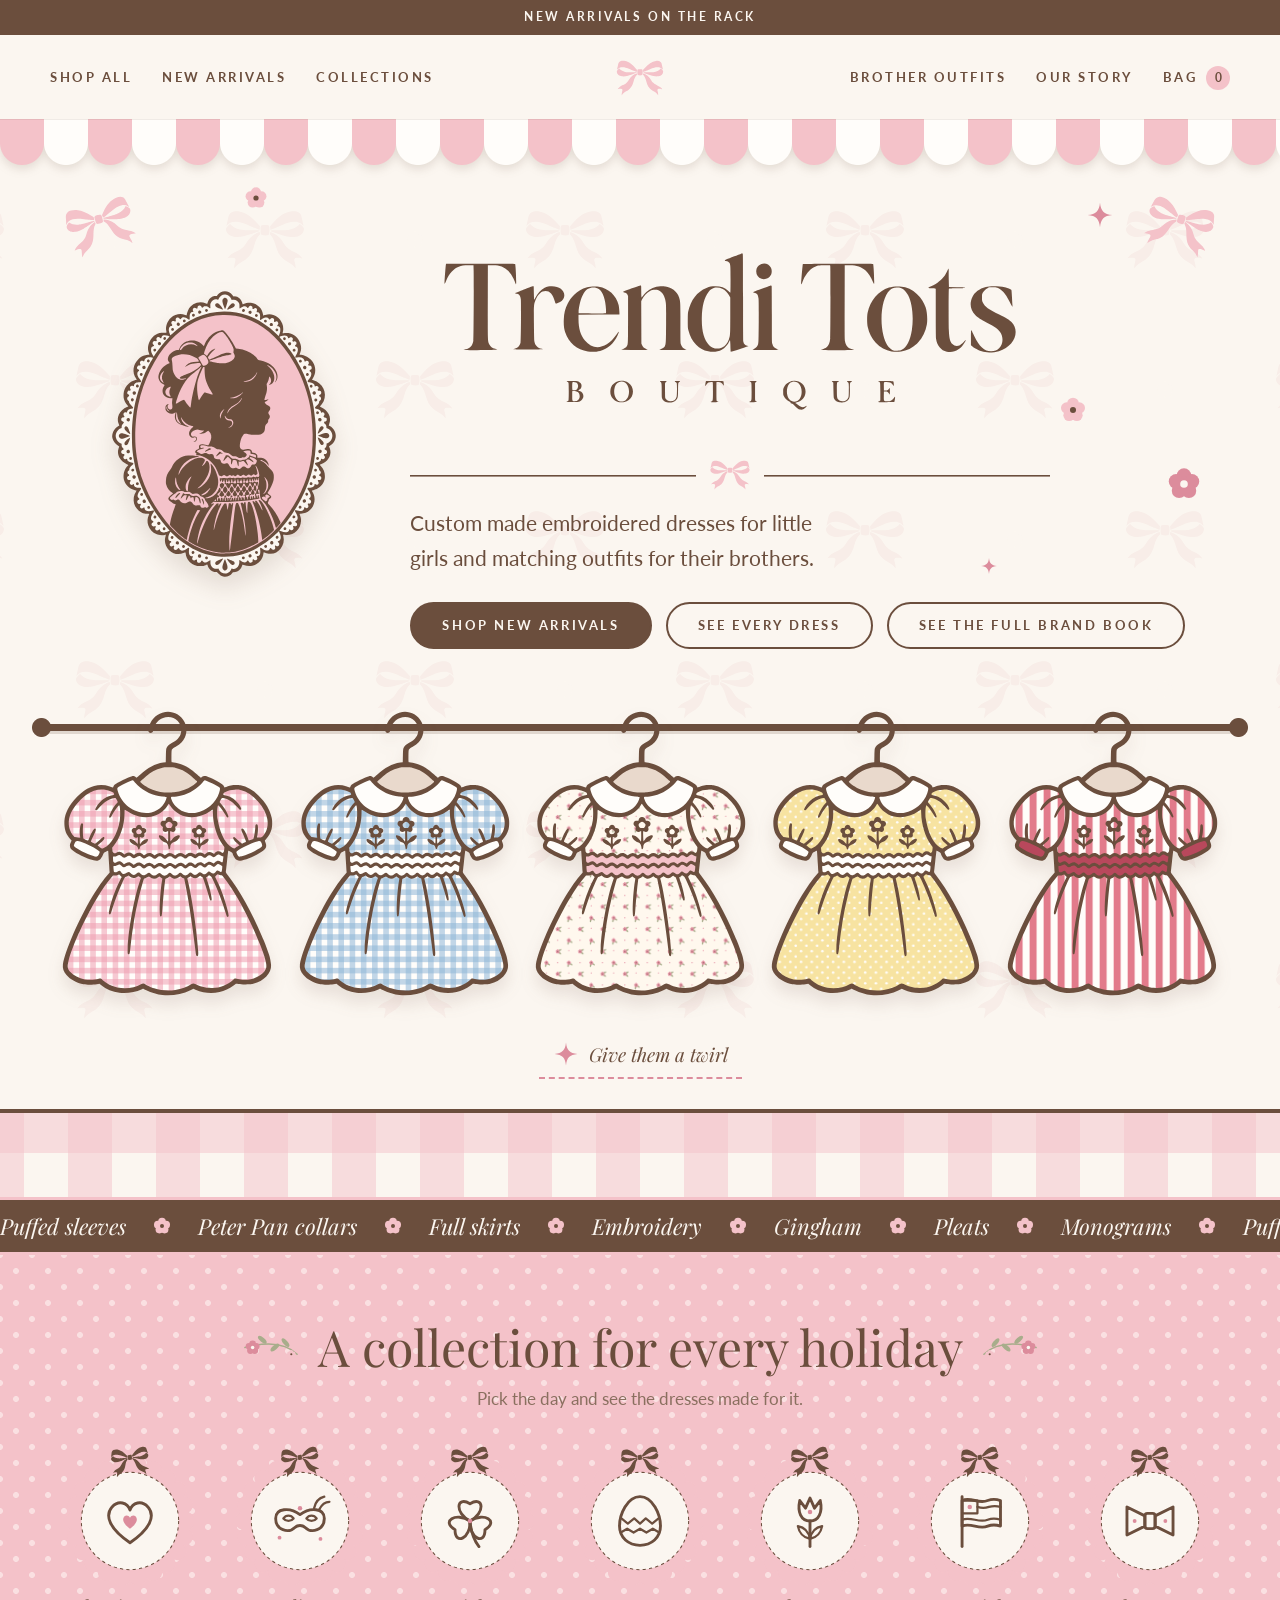
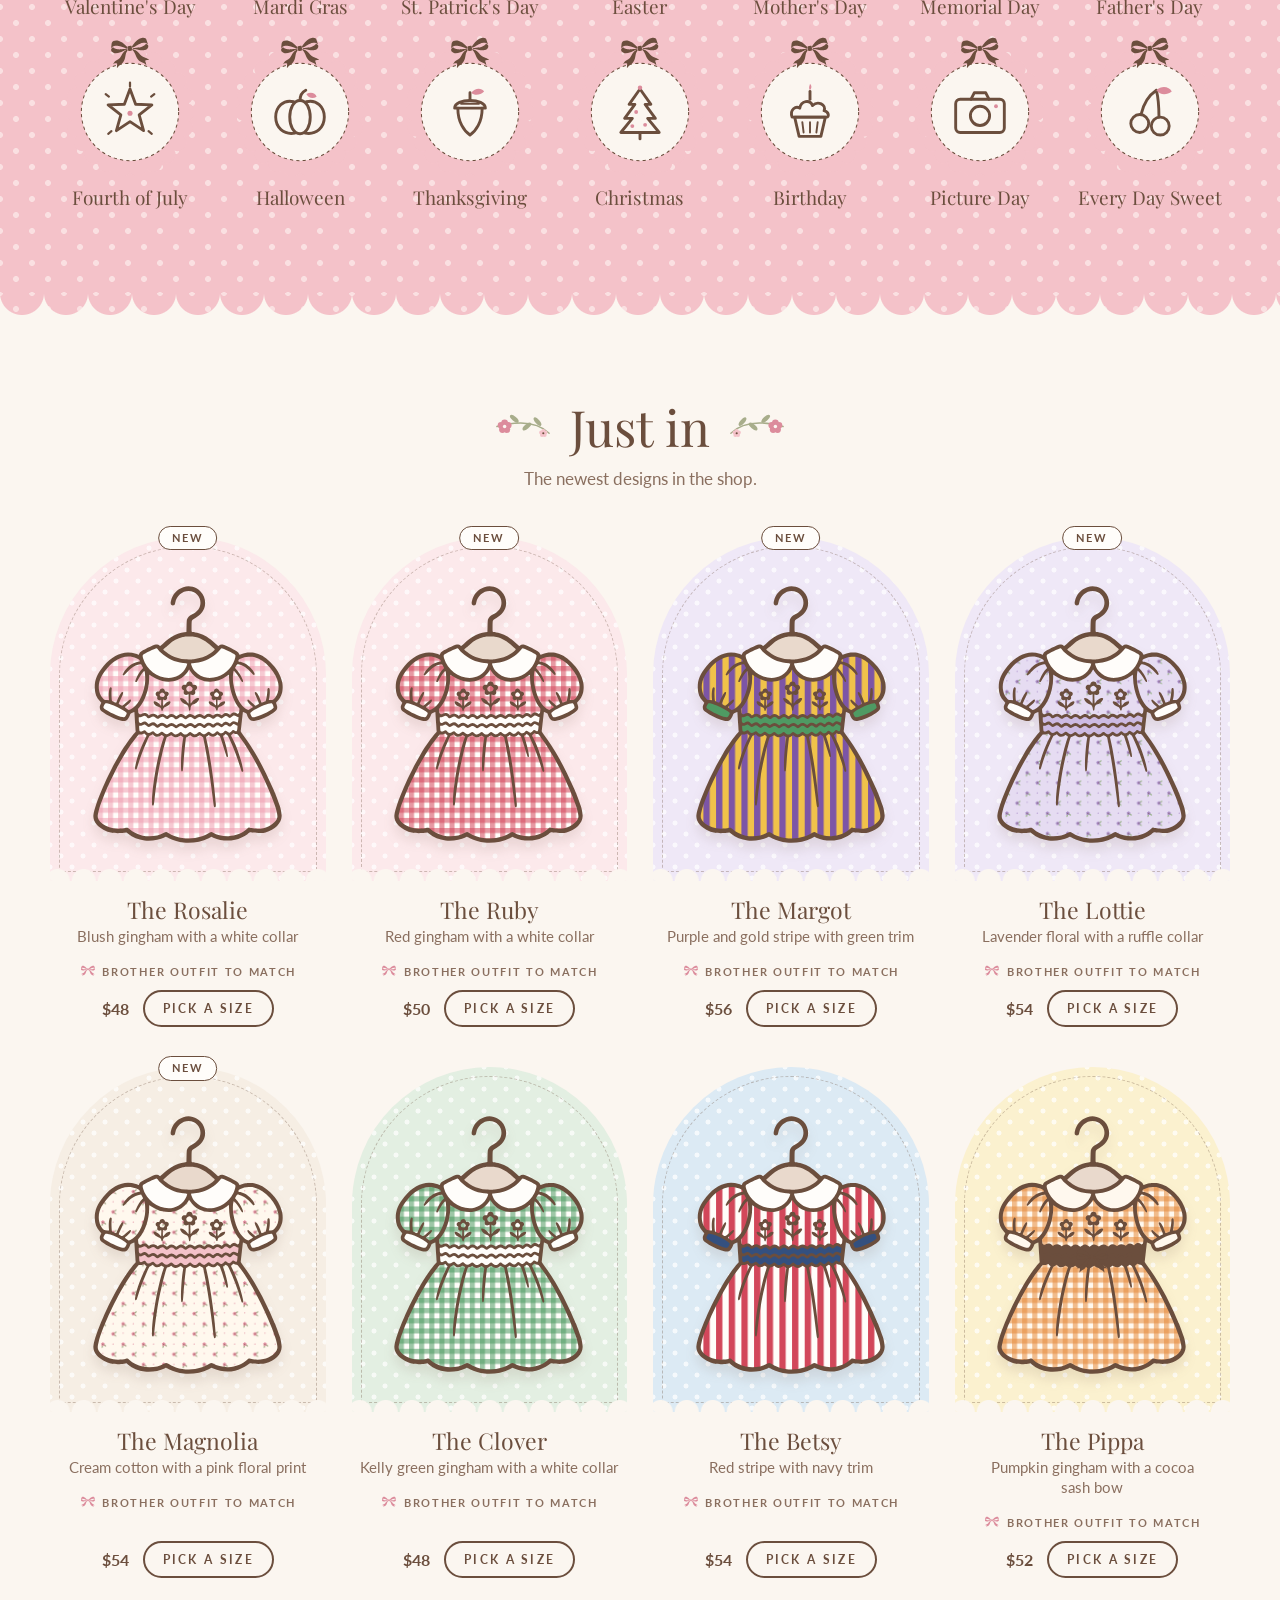
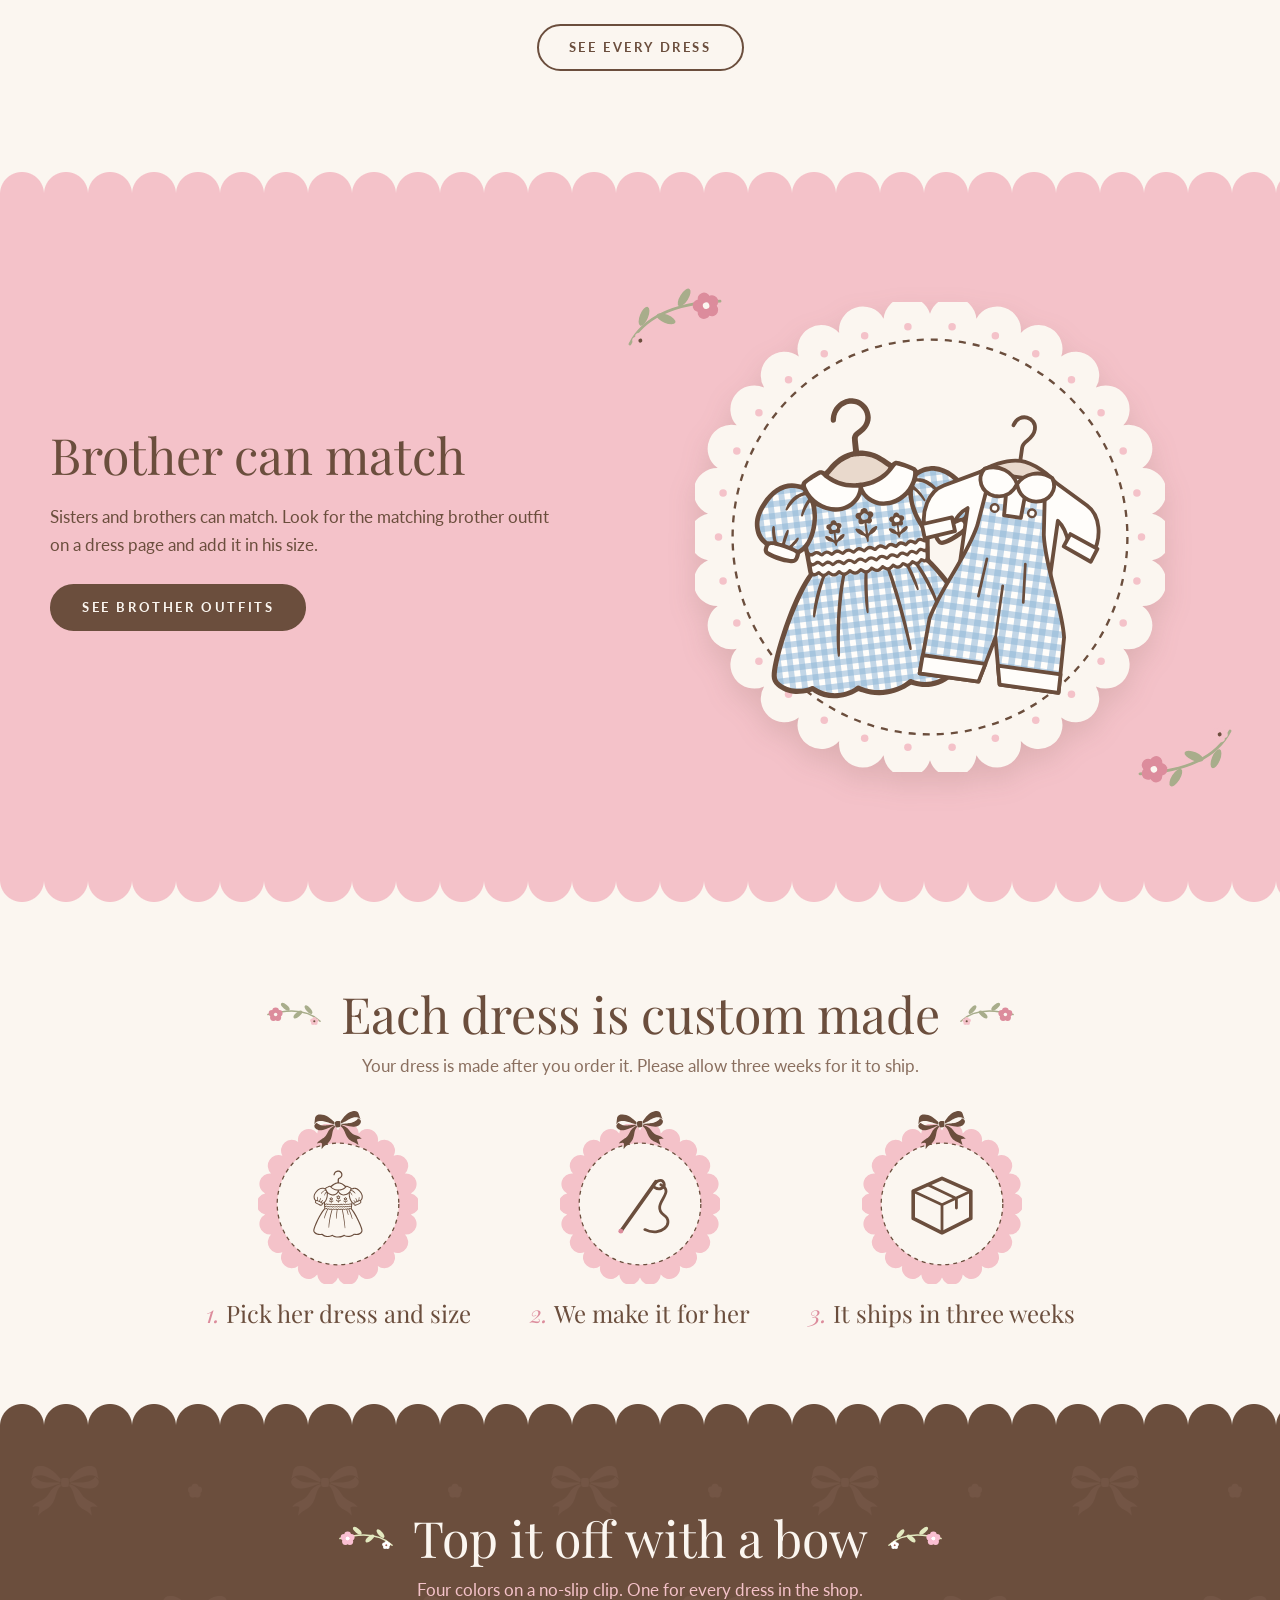
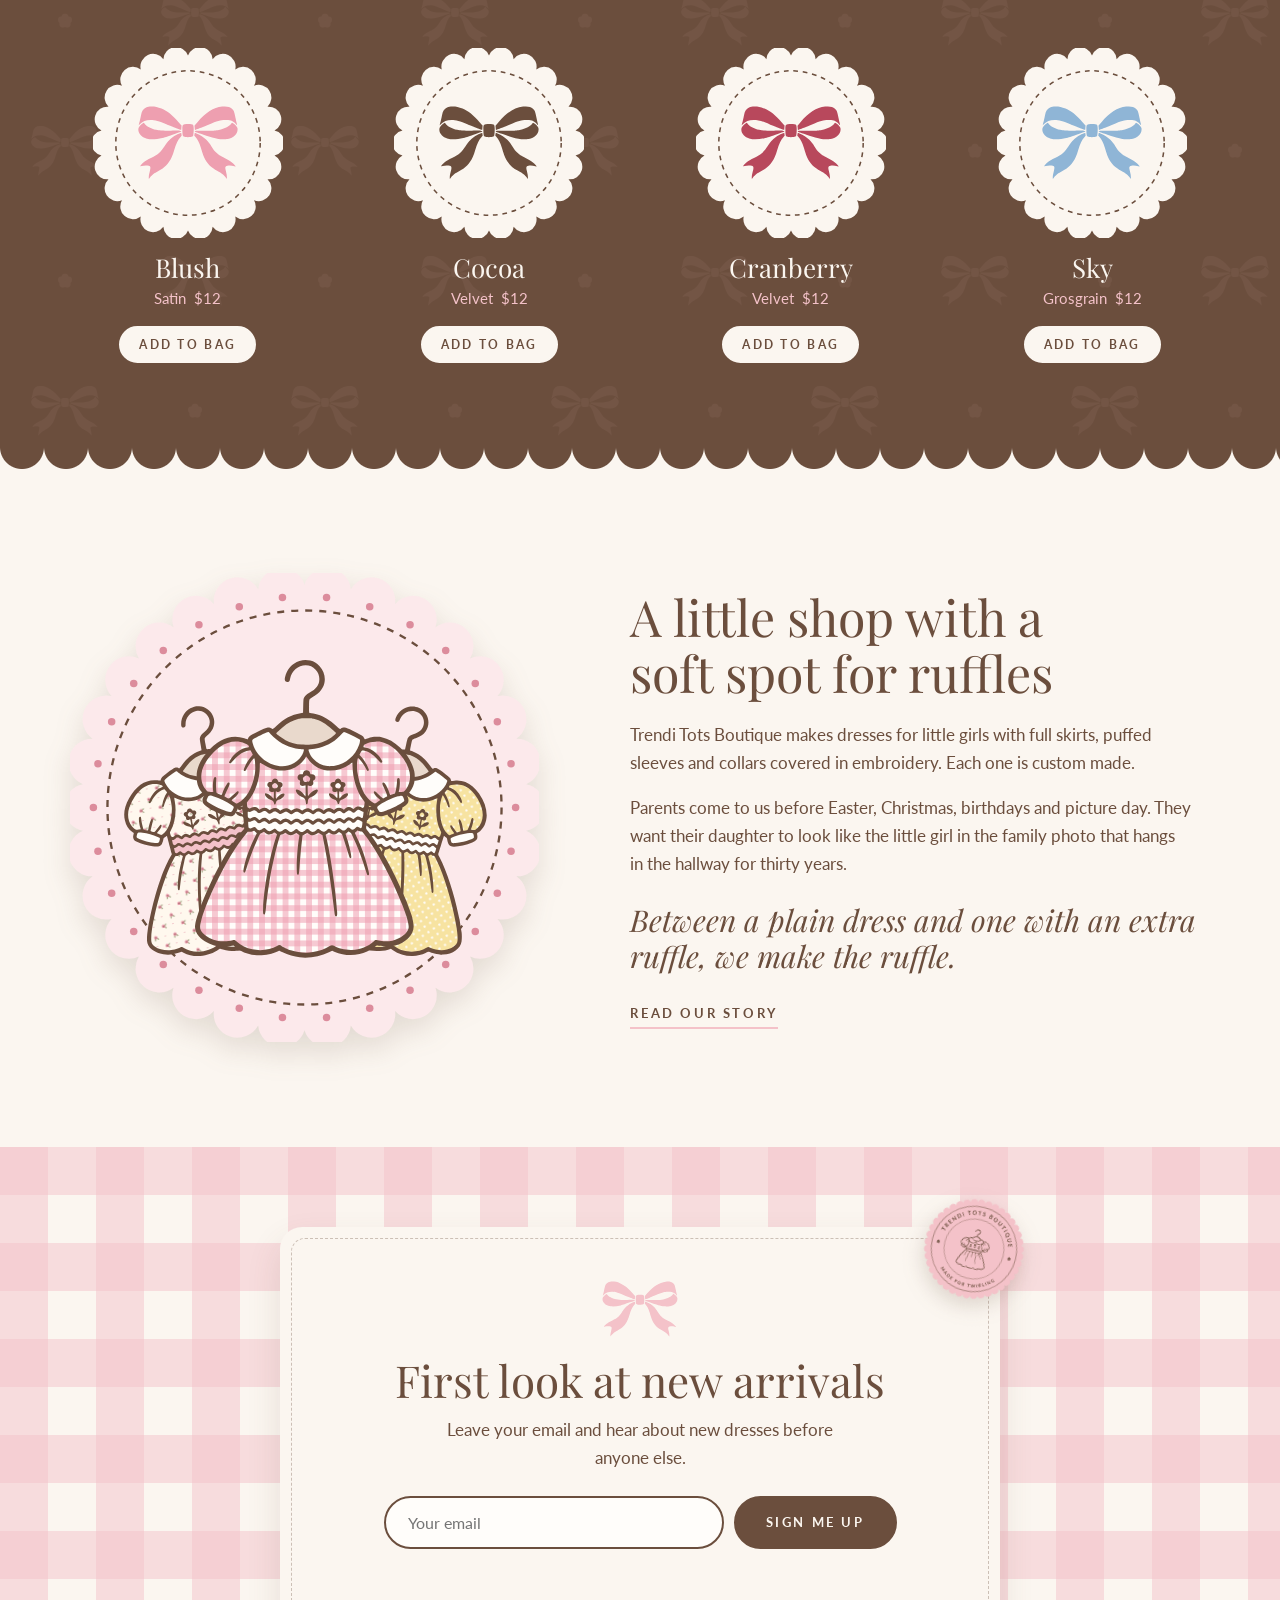
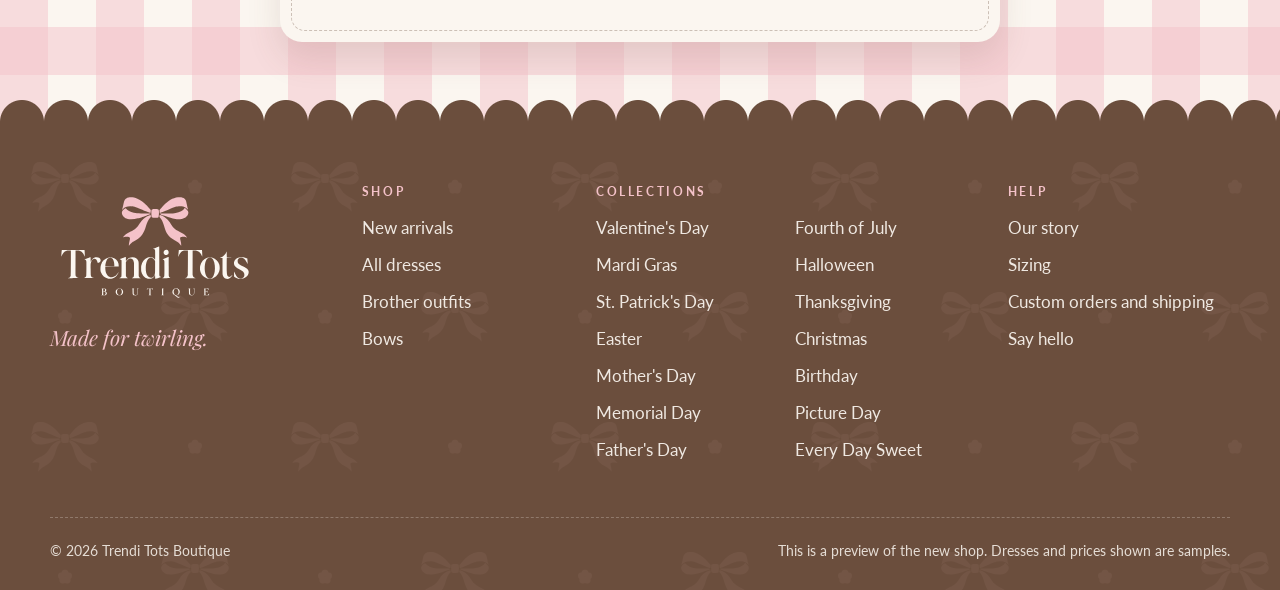
==== commit f895d46d: "Mom's changes: brother outfits, custom made, fourteen collections, wording and layout updates Co-Aut" ====
--- a/index.html
+++ b/index.html
@@ -3,16 +3,16 @@
 <head>
 <meta charset="utf-8">
 <meta name="viewport" content="width=device-width, initial-scale=1">
-<title>Trendi Tots Boutique | Embroidered dresses for little girls</title>
-<meta name="description" content="Embroidered dresses for toddler girls, for Easter, Christmas, birthdays and picture day.">
+<title>Trendi Tots Boutique | Custom made dresses for little girls</title>
+<meta name="description" content="Custom made embroidered dresses for little girls, with matching brother outfits and a collection for every holiday.">
 <!-- Preview site with sample listings. Remove the next line when the real shop launches so search engines can find it. -->
 <meta name="robots" content="noindex">
-<meta property="og:title" content="Trendi Tots Boutique | Embroidered dresses for little girls">
-<meta property="og:description" content="Embroidered dresses for toddler girls, for Easter, Christmas, birthdays and picture day.">
+<meta property="og:title" content="Trendi Tots Boutique | Custom made dresses for little girls">
+<meta property="og:description" content="Custom made embroidered dresses for little girls, with matching brother outfits and a collection for every holiday.">
 <meta property="og:image" content="assets/img/share.png">
 <meta name="theme-color" content="#F4C2C9">
 <script>/* keep the address bar tidy: /index.html becomes / and /shop.html becomes /shop */
-(function () { var p = location.pathname.replace(/index\.html$/, '').replace(/\.html$/, ''); if (location.protocol.indexOf('http') === 0 && p !== location.pathname) history.replaceState(null, '', p + location.search + location.hash); })();</script>
+(function () { var p = location.pathname.replace(/index[.]html$/, '').replace(/[.]html$/, ''); if (location.protocol.indexOf('http') === 0 && p !== location.pathname) history.replaceState(null, '', p + location.search + location.hash); })();</script>
 <link rel="icon" href="favicon.ico" sizes="48x48">
 <link rel="icon" href="favicon.svg" type="image/svg+xml">
 <link rel="apple-touch-icon" href="apple-touch-icon-180x180.png">
@@ -23,17 +23,20 @@
 </head>
 <body>
 <a class="skip" href="#main">Skip to the page</a>
-<div class="announce">New arrivals are on the rail</div>
+<div class="announce">New arrivals on the rack</div>
 <header class="header">
   <div class="wrap header-in">
     <button class="menubtn" type="button" aria-label="Menu" aria-expanded="false"><svg viewBox="0 0 24 24" fill="none" stroke="currentColor" stroke-width="2" stroke-linecap="round" aria-hidden="true"><path d="M3 7h18M3 12h18M3 17h18"/></svg></button>
     <nav class="nav left" aria-label="Shop">
       <a href="shop">Shop all</a>
-      <a href="shop?occasion=new">New arrivals</a>
-      <a href="shop?occasion=bows">Bows</a>
+      <a href="shop?collection=new">New arrivals</a>
+      <a href="./#collections">Collections</a>
+      <a class="only-sm" href="shop?collection=brother">Brother outfits</a>
+      <a class="only-sm" href="about">Our story</a>
     </nav>
     <a class="brand" href="./" aria-label="Trendi Tots Boutique home"><img class="bowmark" src="assets/img/bow-blush.svg" alt="Trendi Tots Boutique" width="74" height="54"></a>
     <nav class="nav right" aria-label="More">
+      <a class="hide-sm" href="shop?collection=brother">Brother outfits</a>
       <a class="hide-sm" href="about">Our story</a>
       <button class="bagbtn" type="button" data-open-bag aria-label="Open your bag">Bag <span class="bagcount">0</span></button>
     </nav>
@@ -45,15 +48,15 @@
 <section class="hero">
   <div class="hero-deco" aria-hidden="true">
     <img class="deco" src="assets/img/bow-blush.svg" alt="" style="left:5%;top:34px;width:74px;transform:rotate(-16deg)"><img class="deco" src="assets/img/flower.svg" alt="" style="left:3%;top:196px;width:34px"><img class="deco" src="assets/img/sparkle.svg" alt="" style="left:6%;top:372px;width:24px">
-    <img class="deco" src="assets/img/flower-blush.svg" alt="" style="left:19%;top:20px;width:26px"><img class="deco" src="assets/img/bow-rose.svg" alt="" style="right:6%;top:300px;width:64px;transform:rotate(14deg)"><img class="deco" src="assets/img/flower.svg" alt="" style="right:4%;top:60px;width:40px">
+    <img class="deco" src="assets/img/flower-blush.svg" alt="" style="left:19%;top:20px;width:26px"><img class="deco" src="assets/img/flower.svg" alt="" style="right:6%;top:300px;width:38px"><img class="deco" src="assets/img/bow-blush.svg" alt="" style="right:5%;top:34px;width:74px;transform:rotate(16deg)">
     <img class="deco" src="assets/img/sparkle.svg" alt="" style="right:13%;top:36px;width:28px"><img class="deco" src="assets/img/flower-blush.svg" alt="" style="right:15%;top:230px;width:30px"><img class="deco" src="assets/img/sparkle.svg" alt="" style="right:22%;top:392px;width:18px">
   </div>
   <div class="wrap hero-lockup">
     <img class="hero-cameo" src="assets/img/cameo.svg" alt="Cameo of a little girl with a bow in her hair" width="340" height="434">
     <div class="hero-text">
       <h1 class="hero-name"><img src="assets/img/logo-wordmark.svg" alt="Trendi Tots Boutique" width="640" height="176"></h1>
-      <p class="sub">Embroidered dresses for little girls and the days worth dressing up for.</p>
-      <div class="actions"><a class="btn" href="shop?occasion=new">Shop new arrivals</a><a class="btn ghost" href="shop">See every dress</a><a class="btn ghost" href="brand-kit/01%20Brand%20Book/Trendi%20Tots%20Boutique%20Brand%20Book.pdf" target="_blank" rel="noopener">See the full brand book</a></div>
+      <p class="sub">Custom made embroidered dresses for little girls and matching outfits for their brothers.</p>
+      <div class="actions"><a class="btn" href="shop?collection=new">Shop new arrivals</a><a class="btn ghost" href="shop">See every dress</a><a class="btn ghost" href="brand-kit/01%20Brand%20Book/Trendi%20Tots%20Boutique%20Brand%20Book.pdf" target="_blank" rel="noopener">See the full brand book</a></div>
     </div>
   </div>
   <div class="rail"><ul><li><a href="product?id=rosalie" style="--i:0"><img src="assets/img/products/rosalie.svg" alt="The Rosalie dress on a hanger" width="938" height="1256"><span class="name">The Rosalie</span></a></li><li><a href="product?id=birdie" style="--i:1"><img src="assets/img/products/birdie.svg" alt="The Birdie dress on a hanger" width="938" height="1256"><span class="name">The Birdie</span></a></li><li><a href="product?id=magnolia" style="--i:2"><img src="assets/img/products/magnolia.svg" alt="The Magnolia dress on a hanger" width="938" height="1256"><span class="name">The Magnolia</span></a></li><li><a href="product?id=clementine" style="--i:3"><img src="assets/img/products/clementine.svg" alt="The Clementine dress on a hanger" width="938" height="1256"><span class="name">The Clementine</span></a></li><li><a href="product?id=peppermint" style="--i:4"><img src="assets/img/products/peppermint.svg" alt="The Peppermint dress on a hanger" width="938" height="1256"><span class="name">The Peppermint</span></a></li></ul></div>
@@ -61,63 +64,67 @@
   <div class="floor" aria-hidden="true"></div>
 </section>
 
-<div class="marquee" aria-hidden="true"><div class="track"><span>Puffed sleeves</span><img src="assets/img/flower-blush.svg" alt=""><span>Peter Pan collars</span><img src="assets/img/flower-blush.svg" alt=""><span>Scalloped hems</span><img src="assets/img/flower-blush.svg" alt=""><span>Hair bows</span><img src="assets/img/flower-blush.svg" alt=""><span>Full skirts</span><img src="assets/img/flower-blush.svg" alt=""><span>Tiny embroidery</span><img src="assets/img/flower-blush.svg" alt=""><span>Gingham</span><img src="assets/img/flower-blush.svg" alt=""><span>Rosebuds</span><img src="assets/img/flower-blush.svg" alt=""><span>Puffed sleeves</span><img src="assets/img/flower-blush.svg" alt=""><span>Peter Pan collars</span><img src="assets/img/flower-blush.svg" alt=""><span>Scalloped hems</span><img src="assets/img/flower-blush.svg" alt=""><span>Hair bows</span><img src="assets/img/flower-blush.svg" alt=""><span>Full skirts</span><img src="assets/img/flower-blush.svg" alt=""><span>Tiny embroidery</span><img src="assets/img/flower-blush.svg" alt=""><span>Gingham</span><img src="assets/img/flower-blush.svg" alt=""><span>Rosebuds</span><img src="assets/img/flower-blush.svg" alt=""></div></div>
+<div class="marquee" aria-hidden="true"><div class="track"><span>Puffed sleeves</span><img src="assets/img/flower-blush.svg" alt=""><span>Peter Pan collars</span><img src="assets/img/flower-blush.svg" alt=""><span>Full skirts</span><img src="assets/img/flower-blush.svg" alt=""><span>Embroidery</span><img src="assets/img/flower-blush.svg" alt=""><span>Gingham</span><img src="assets/img/flower-blush.svg" alt=""><span>Pleats</span><img src="assets/img/flower-blush.svg" alt=""><span>Monograms</span><img src="assets/img/flower-blush.svg" alt=""><span>Puffed sleeves</span><img src="assets/img/flower-blush.svg" alt=""><span>Peter Pan collars</span><img src="assets/img/flower-blush.svg" alt=""><span>Full skirts</span><img src="assets/img/flower-blush.svg" alt=""><span>Embroidery</span><img src="assets/img/flower-blush.svg" alt=""><span>Gingham</span><img src="assets/img/flower-blush.svg" alt=""><span>Pleats</span><img src="assets/img/flower-blush.svg" alt=""><span>Monograms</span><img src="assets/img/flower-blush.svg" alt=""><span>Puffed sleeves</span><img src="assets/img/flower-blush.svg" alt=""><span>Peter Pan collars</span><img src="assets/img/flower-blush.svg" alt=""><span>Full skirts</span><img src="assets/img/flower-blush.svg" alt=""><span>Embroidery</span><img src="assets/img/flower-blush.svg" alt=""><span>Gingham</span><img src="assets/img/flower-blush.svg" alt=""><span>Pleats</span><img src="assets/img/flower-blush.svg" alt=""><span>Monograms</span><img src="assets/img/flower-blush.svg" alt=""><span>Puffed sleeves</span><img src="assets/img/flower-blush.svg" alt=""><span>Peter Pan collars</span><img src="assets/img/flower-blush.svg" alt=""><span>Full skirts</span><img src="assets/img/flower-blush.svg" alt=""><span>Embroidery</span><img src="assets/img/flower-blush.svg" alt=""><span>Gingham</span><img src="assets/img/flower-blush.svg" alt=""><span>Pleats</span><img src="assets/img/flower-blush.svg" alt=""><span>Monograms</span><img src="assets/img/flower-blush.svg" alt=""></div></div>
 
-<section class="section blush dotted">
+<section class="section blush dotted" id="collections">
   <div class="wrap">
-    <div class="head"><h2>What is the occasion?</h2><p>Every dress in the shop was picked with a day in mind.</p></div>
-    <ul class="occasions"><li><a href="shop?occasion=easter"><span class="medal"><img src="assets/img/occ-easter.svg" alt=""></span><b>Easter Sunday</b><span>Pastels and tiny florals</span></a></li><li><a href="shop?occasion=christmas"><span class="medal"><img src="assets/img/occ-christmas.svg" alt=""></span><b>Christmas morning</b><span>Cranberry, stripes and green</span></a></li><li><a href="shop?occasion=birthday"><span class="medal"><img src="assets/img/occ-birthday.svg" alt=""></span><b>Birthday parties</b><span>Dresses that love cake</span></a></li><li><a href="shop?occasion=portraits"><span class="medal"><img src="assets/img/occ-portraits.svg" alt=""></span><b>Picture day</b><span>Classics for the frame</span></a></li></ul>
+    <div class="head"><h2>A collection for every holiday</h2><p>Pick the day and see the dresses made for it.</p></div>
+    <ul class="occasions"><li><a href="shop?collection=valentines"><span class="medal"><img src="assets/img/occ-valentines.svg" alt=""></span><b>Valentine's Day</b></a></li><li><a href="shop?collection=mardi-gras"><span class="medal"><img src="assets/img/occ-mardi-gras.svg" alt=""></span><b>Mardi Gras</b></a></li><li><a href="shop?collection=st-patricks"><span class="medal"><img src="assets/img/occ-st-patricks.svg" alt=""></span><b>St. Patrick's Day</b></a></li><li><a href="shop?collection=easter"><span class="medal"><img src="assets/img/occ-easter.svg" alt=""></span><b>Easter</b></a></li><li><a href="shop?collection=mothers-day"><span class="medal"><img src="assets/img/occ-mothers-day.svg" alt=""></span><b>Mother's Day</b></a></li><li><a href="shop?collection=memorial-day"><span class="medal"><img src="assets/img/occ-memorial-day.svg" alt=""></span><b>Memorial Day</b></a></li><li><a href="shop?collection=fathers-day"><span class="medal"><img src="assets/img/occ-fathers-day.svg" alt=""></span><b>Father's Day</b></a></li><li><a href="shop?collection=fourth"><span class="medal"><img src="assets/img/occ-fourth.svg" alt=""></span><b>Fourth of July</b></a></li><li><a href="shop?collection=halloween"><span class="medal"><img src="assets/img/occ-halloween.svg" alt=""></span><b>Halloween</b></a></li><li><a href="shop?collection=thanksgiving"><span class="medal"><img src="assets/img/occ-thanksgiving.svg" alt=""></span><b>Thanksgiving</b></a></li><li><a href="shop?collection=christmas"><span class="medal"><img src="assets/img/occ-christmas.svg" alt=""></span><b>Christmas</b></a></li><li><a href="shop?collection=birthday"><span class="medal"><img src="assets/img/occ-birthday.svg" alt=""></span><b>Birthday</b></a></li><li><a href="shop?collection=portraits"><span class="medal"><img src="assets/img/occ-portraits.svg" alt=""></span><b>Picture Day</b></a></li><li><a href="shop?collection=everyday"><span class="medal"><img src="assets/img/occ-everyday.svg" alt=""></span><b>Every Day Sweet</b></a></li></ul>
   </div>
 </section>
 <div class="scallop-down dotted-edge" aria-hidden="true"></div>
 
 <section class="section">
   <div class="wrap">
-    <div class="head"><h2>Just in</h2><p>Fresh off the rail this week.</p></div>
-    <ul class="grid" data-grid="rosalie,magnolia,lottie,posy,sugarplum,birdie,clementine,peppermint"></ul>
+    <div class="head"><h2>Just in</h2><p>The newest designs in the shop.</p></div>
+    <ul class="grid" data-grid="rosalie,ruby,margot,lottie,magnolia,clover,betsy,pippa"></ul>
     <p class="center mt"><a class="btn ghost" href="shop">See every dress</a></p>
+  </div>
+</section>
+
+<div class="scallop-up" aria-hidden="true"></div>
+<section class="section blush">
+  <div class="wrap story flip">
+    <div class="pic"><span class="doily"><img class="dresses" src="assets/img/pair.svg" alt="A blue gingham dress beside a matching blue gingham brother outfit" width="620" height="510"></span>
+      <img class="f" src="assets/img/sprig.svg" alt="" style="left:-2%;top:2%;width:110px;transform:rotate(-18deg)"><img class="f" src="assets/img/sprig.svg" alt="" style="right:-2%;bottom:2%;width:110px;transform:rotate(162deg)"></div>
+    <div>
+      <h2>Brother can match</h2>
+      <p>Sisters and brothers can match. Look for the matching brother outfit on a dress page and add it in his size.</p>
+      <p><a class="btn" href="shop?collection=brother">See brother outfits</a></p>
+    </div>
+  </div>
+</section>
+<div class="scallop-down" aria-hidden="true"></div>
+
+<section class="section made-section">
+  <div class="wrap">
+    <div class="head"><h2>Each dress is custom made</h2><p>Your dress is made after you order it. Please allow three weeks for it to ship.</p></div>
+    <ol class="steps">
+      <li><span class="medal"><img src="assets/img/step-pick.svg" alt=""></span><b>Pick her dress and size</b></li>
+      <li><span class="medal"><img src="assets/img/step-sew.svg" alt=""></span><b>We make it for her</b></li>
+      <li><span class="medal"><img src="assets/img/step-ship.svg" alt=""></span><b>It ships in three weeks</b></li>
+    </ol>
   </div>
 </section>
 
 <div class="scallop-up cocoa-edge" aria-hidden="true"></div>
 <section class="section cocoa">
   <div class="wrap">
-    <div class="head"><h2>Top it off with a bow</h2><p>Four colors on a no-slip clip. One for every dress on the rail.</p></div>
+    <div class="head"><h2>Top it off with a bow</h2><p>Four colors on a no-slip clip. One for every dress in the shop.</p></div>
     <ul class="bowrow"><li><a class="bowlink" href="product?id=bow-blush"><span class="medal cream"><img src="assets/img/products/bow-blush.svg" alt=""></span><b>Blush</b><span>Satin &nbsp;$12</span></a><button type="button" class="btn small light" data-add="bow-blush">Add to bag</button></li><li><a class="bowlink" href="product?id=bow-cocoa"><span class="medal cream"><img src="assets/img/products/bow-cocoa.svg" alt=""></span><b>Cocoa</b><span>Velvet &nbsp;$12</span></a><button type="button" class="btn small light" data-add="bow-cocoa">Add to bag</button></li><li><a class="bowlink" href="product?id=bow-berry"><span class="medal cream"><img src="assets/img/products/bow-berry.svg" alt=""></span><b>Cranberry</b><span>Velvet &nbsp;$12</span></a><button type="button" class="btn small light" data-add="bow-berry">Add to bag</button></li><li><a class="bowlink" href="product?id=bow-sky"><span class="medal cream"><img src="assets/img/products/bow-sky.svg" alt=""></span><b>Sky</b><span>Grosgrain &nbsp;$12</span></a><button type="button" class="btn small light" data-add="bow-sky">Add to bag</button></li></ul>
   </div>
 </section>
 <div class="scallop-down cocoa-edge" aria-hidden="true"></div>
 
-<section class="section fabrics after-band">
-  <div class="wrap">
-    <div class="head"><h2>Pick her fabric</h2><p>Checks for picnics, rosebuds for Easter, dots for everything else.</p></div>
-    <ul class="swatches"><li><a href="shop?occasion=gingham"><span class="swatch"><img src="assets/img/swatch-gingham.svg" alt=""></span><b>Gingham</b></a></li><li><a href="shop?occasion=floral"><span class="swatch"><img src="assets/img/swatch-floral.svg" alt=""></span><b>Florals</b></a></li><li><a href="shop?occasion=dot"><span class="swatch"><img src="assets/img/swatch-dot.svg" alt=""></span><b>Swiss dots</b></a></li><li><a href="shop?occasion=stripe"><span class="swatch"><img src="assets/img/swatch-stripe.svg" alt=""></span><b>Candy stripes</b></a></li><li><a href="shop?occasion=solid"><span class="swatch"><img src="assets/img/swatch-solid.svg" alt=""></span><b>Solids</b></a></li></ul>
-  </div>
-</section>
-
-<div class="scallop-up" aria-hidden="true"></div>
-<section class="section blush">
+<section class="section story-section">
   <div class="wrap story">
-    <div class="pic"><span class="doily"><img class="dresses" src="assets/img/story-dresses.svg" alt="Three little dresses, one gingham, one floral and one dotted" width="520" height="430"></span>
-      <img class="f" src="assets/img/sprig.svg" alt="" style="left:-2%;top:2%;width:110px;transform:rotate(-18deg)"><img class="f" src="assets/img/sprig.svg" alt="" style="right:-2%;bottom:2%;width:110px;transform:rotate(162deg)"></div>
+    <div class="pic"><span class="doily blushdoily"><img class="dresses" src="assets/img/story-dresses.svg" alt="Three little dresses, one gingham, one floral and one dotted" width="520" height="430"></span></div>
     <div>
       <h2>A little shop with a soft spot for ruffles</h2>
-      <p>Trendi Tots Boutique dresses toddler girls in full skirts, puffed sleeves and collars covered in embroidery.</p>
+      <p>Trendi Tots Boutique makes dresses for little girls with full skirts, puffed sleeves and collars covered in embroidery. Each one is custom made.</p>
       <p>Parents come to us before Easter, Christmas, birthdays and picture day. They want their daughter to look like the little girl in the family photo that hangs in the hallway for thirty years.</p>
-      <p class="tagline">Between a plain dress and one with an extra ruffle, we stock the ruffle.</p>
+      <p class="tagline">Between a plain dress and one with an extra ruffle, we make the ruffle.</p>
       <a class="link" href="about">Read our story</a>
-    </div>
-  </div>
-</section>
-<div class="scallop-down" aria-hidden="true"></div>
-
-<section class="section gift-section">
-  <div class="wrap gift">
-    <div class="stack" aria-hidden="true"><div class="tissue"></div><img class="labelimg" src="assets/img/pack-label.png" alt=""><img class="cardimg" src="assets/img/pack-card.png" alt=""><img class="sticker" src="assets/img/pack-sticker.png" alt=""><img class="tagimg" src="assets/img/pack-tag.png" alt=""><img class="sealimg" src="assets/img/seal.svg" alt=""></div>
-    <div>
-      <h2>Wrapped like a gift</h2>
-      <p>Opening the box is part of the fun. Each dress arrives ready to hand to a grandmother, a birthday girl or yourself.</p>
-      <ol><li>Folded in bow print tissue</li><li>Sealed with a pink sticker</li><li>Tagged by hand with her size</li><li>Topped with a thank you note</li></ol>
     </div>
   </div>
 </section>
@@ -139,9 +146,9 @@
   <div class="wrap">
     <div class="cols">
       <div class="logo"><img src="assets/img/logo-primary-cream.svg" alt="Trendi Tots Boutique" width="210" height="124"><p class="tagline">Made for twirling.</p></div>
-      <div><h3>Shop</h3><ul><li><a href="shop?occasion=new">New arrivals</a></li><li><a href="shop">All dresses</a></li><li><a href="shop?occasion=bows">Bows</a></li></ul></div>
-      <div><h3>Occasions</h3><ul><li><a href="shop?occasion=easter">Easter</a></li><li><a href="shop?occasion=christmas">Christmas</a></li><li><a href="shop?occasion=birthday">Birthdays</a></li><li><a href="shop?occasion=portraits">Picture day</a></li></ul></div>
-      <div><h3>Help</h3><ul><li><a href="about">Our story</a></li><li><a href="about#help">Sizing</a></li><li><a href="about#help">Shipping</a></li><li><a href="about#help">Say hello</a></li></ul></div>
+      <div><h3>Shop</h3><ul><li><a href="shop?collection=new">New arrivals</a></li><li><a href="shop">All dresses</a></li><li><a href="shop?collection=brother">Brother outfits</a></li><li><a href="shop?collection=bows">Bows</a></li></ul></div>
+      <div class="colls"><h3>Collections</h3><ul><li><a href="shop?collection=valentines">Valentine's Day</a></li><li><a href="shop?collection=mardi-gras">Mardi Gras</a></li><li><a href="shop?collection=st-patricks">St. Patrick's Day</a></li><li><a href="shop?collection=easter">Easter</a></li><li><a href="shop?collection=mothers-day">Mother's Day</a></li><li><a href="shop?collection=memorial-day">Memorial Day</a></li><li><a href="shop?collection=fathers-day">Father's Day</a></li><li><a href="shop?collection=fourth">Fourth of July</a></li><li><a href="shop?collection=halloween">Halloween</a></li><li><a href="shop?collection=thanksgiving">Thanksgiving</a></li><li><a href="shop?collection=christmas">Christmas</a></li><li><a href="shop?collection=birthday">Birthday</a></li><li><a href="shop?collection=portraits">Picture Day</a></li><li><a href="shop?collection=everyday">Every Day Sweet</a></li></ul></div>
+      <div><h3>Help</h3><ul><li><a href="about">Our story</a></li><li><a href="about#help">Sizing</a></li><li><a href="about#help">Custom orders and shipping</a></li><li><a href="about#help">Say hello</a></li></ul></div>
     </div>
     <div class="fine"><span>&copy; 2026 Trendi Tots Boutique</span><span>This is a preview of the new shop. Dresses and prices shown are samples.</span></div>
   </div>
@@ -151,7 +158,7 @@
   <header><h2>Your bag</h2><button class="x" type="button" data-close-bag aria-label="Close your bag"><svg viewBox="0 0 24 24" fill="none" stroke="currentColor" stroke-width="2" stroke-linecap="round" aria-hidden="true"><path d="M5 5l14 14M19 5L5 19"/></svg></button></header>
   <div class="emptybag" id="bag-empty"><img src="assets/img/bow-blush.svg" alt=""><p>Your bag is empty.</p><a class="btn" href="shop">Shop the dresses</a></div>
   <ul class="items" id="bag-items"></ul>
-  <footer id="bag-foot" hidden><div class="sub"><span>Subtotal</span><span id="bag-subtotal">$0</span></div><button class="btn" type="button" id="bag-checkout">Checkout</button><p class="note" id="bag-note" role="status"></p></footer>
+  <footer id="bag-foot" hidden><div class="sub"><span>Subtotal</span><span id="bag-subtotal">$0</span></div><p class="madenote">Each dress is custom made. Three weeks to ship.</p><button class="btn" type="button" id="bag-checkout">Checkout</button><p class="note" id="bag-note" role="status"></p></footer>
 </aside>
 <script src="assets/js/config.js"></script>
 <script src="assets/js/products.js"></script>
--- a/assets/css/site.css
+++ b/assets/css/site.css
@@ -136,17 +136,6 @@
 .story .tagline { font: italic 400 30px/1.2 var(--display); margin: 24px 0; }
 
 /* wrapped like a gift */
-.gift { display: grid; grid-template-columns: 1fr 1fr; gap: 6%; align-items: center; }
-.gift h2 { font-size: clamp(32px, 4.2vw, 50px); margin-bottom: 18px; }
-.gift ol { margin: 18px 0 0; padding: 0; list-style: none; counter-reset: s; }
-.gift li { counter-increment: s; display: grid; grid-template-columns: 42px 1fr; gap: 12px; align-items: baseline; padding: 10px 0; border-bottom: 1.6px dashed rgba(107, 78, 61, .25); }
-.gift li::before { content: counter(s); font: italic 400 28px/1 var(--display); color: var(--rose); }
-.stack { position: relative; aspect-ratio: 1 / .92; }
-.stack > * { position: absolute; box-shadow: 0 14px 26px rgba(107, 78, 61, .2); border-radius: 6px; }
-.stack .tissue { inset: 6% 10% 8% 4%; background: url(../img/pattern-bows-on-cream.svg) 0 0 / 150px; border-radius: 10px; transform: rotate(-4deg); }
-.stack .cardimg { width: 44%; right: 2%; top: 0; transform: rotate(7deg); }
-.stack .tagimg { width: 22%; left: 12%; bottom: 2%; transform: rotate(-11deg); }
-.stack .sticker { width: 30%; left: 34%; top: 36%; border-radius: 50%; transform: rotate(-6deg); }
 
 /* newsletter */
 .news { background: url(../img/pattern-gingham-blush.svg) 0 0 / 96px; padding: 80px 0; }
@@ -160,7 +149,7 @@
 
 /* footer */
 .footer { background: var(--cocoa); color: var(--cream); padding: 64px 0 28px; }
-.footer .cols { display: grid; grid-template-columns: 1.3fr 1fr 1fr 1fr; gap: 34px; }
+.footer .cols { display: grid; grid-template-columns: 1.25fr .9fr 1.7fr 1fr; gap: 34px; }
 .footer .logo img { width: 210px; }
 .footer .tagline { font: italic 400 21px/1.2 var(--display); color: var(--blush); margin-top: 16px; }
 .footer h3 { font: 700 12px/1 var(--body); letter-spacing: .22em; text-transform: uppercase; color: var(--blush); margin-bottom: 16px; }
@@ -288,7 +277,7 @@
   .rail ul { grid-template-columns: repeat(3, 1fr); }
   .rail li:nth-child(n + 4) { display: none; }
   .rail .name { opacity: 1; transform: none; font-size: 16px; }
-  .story, .gift, .product, .aboutgrid { grid-template-columns: 1fr; gap: 40px; }
+  .story, .product, .aboutgrid { grid-template-columns: 1fr; gap: 40px; }
   .occasions { grid-template-columns: repeat(2, 1fr); }
   .section { padding: 64px 0; }
 }
@@ -327,7 +316,7 @@
   .floor { height: 52px; margin-top: 18px; }
   .section { padding: 52px 0; }
   .head { margin-bottom: 30px; }
-  .head h2, .story h2, .gift h2 { font-size: 31px; }
+  .head h2, .story h2 { font-size: 31px; }
   .occasions { gap: 22px 12px; }
   .medal { width: 132px; margin-bottom: 10px; }
   .occasions b { font-size: 20px; }
@@ -340,7 +329,6 @@
   .card .row { gap: 8px; }
   .story { gap: 26px; }
   .story .tagline { font-size: 24px; margin: 18px 0; }
-  .gift { gap: 30px; }
   .news { padding: 54px 0; background-size: 72px; }
   .newscard { padding: 38px 22px 34px; }
   .newscard form { flex-direction: column; align-items: stretch; }
@@ -427,16 +415,7 @@
 .card .frame { transition: transform .35s cubic-bezier(.3, 1.4, .5, 1); }
 .card:hover .frame { transform: translateY(-5px); }
 
-/* fabric swatches */
-.fabrics { padding-top: 10px; }
-.fabrics.after-band { padding-top: 84px; }
 main { overflow-x: hidden; overflow-x: clip; }
-.swatches { list-style: none; margin: 0; padding: 0; display: grid; grid-template-columns: repeat(5, 1fr); gap: 22px; }
-.swatches a { display: block; text-align: center; text-decoration: none; }
-.swatch { display: block; width: min(150px, 100%); aspect-ratio: 1; margin: 0 auto 14px; border-radius: 50%; padding: 9px; background: var(--white); border: 1.8px dashed rgba(107, 78, 61, .45); transition: transform .35s cubic-bezier(.3, 1.6, .5, 1); }
-.swatch img { width: 100%; height: 100%; border-radius: 50%; }
-.swatches a:hover .swatch { transform: rotate(10deg) scale(1.06); }
-.swatches b { font: 400 22px/1.2 var(--display); }
 
 /* story band */
 .story .pic { padding: 4% 0; }
@@ -444,16 +423,12 @@
 .doily .dresses { width: 90%; margin-top: 4%; }
 
 /* packaging stack */
-.stack .labelimg { width: 50%; left: 0; top: 4%; transform: rotate(-9deg); }
-.stack .sealimg { width: 24%; right: 6%; bottom: 3%; box-shadow: none; border-radius: 50%; transform: rotate(12deg); filter: drop-shadow(0 8px 10px rgba(107, 78, 61, .22)); }
-.stack .cardimg { top: 6%; }
 
 /* cocoa band of bows */
 .section.cocoa, .cocoa-edge { background-color: var(--cocoa); }
 .section.cocoa { background-image: url(../img/wall-bows-cocoa.svg); background-size: 260px; color: var(--cream); }
 .section.cocoa .head p { color: var(--blush); }
 .section.cocoa .head h2::before, .section.cocoa .head h2::after { filter: brightness(1.35) saturate(.9); }
-.gift-section { padding-bottom: 96px; }
 .bowrow { list-style: none; margin: 0; padding: 0; display: grid; grid-template-columns: repeat(4, 1fr); gap: 26px; text-align: center; }
 .bowlink { display: block; text-decoration: none; margin-bottom: 14px; }
 .bowlink .medal img { width: 62%; }
@@ -470,15 +445,12 @@
 
 /* page heads */
 .pagehead .phbow { width: 78px; margin: 0 auto 10px; }
-.shopnote { text-align: center; margin: -24px 0 34px; font: italic 400 20px/1.3 var(--display); }
-.shopnote a { font: 700 12px/1 var(--body); letter-spacing: .18em; text-transform: uppercase; margin-left: 10px; text-underline-offset: 4px; }
 
 @media (max-width: 1320px) { .hero-deco .deco:nth-child(2), .hero-deco .deco:nth-child(3) { display: none; } }
 @media (max-width: 1100px) { .hero-deco .deco:nth-child(n + 7) { display: none; } }
 @media (max-width: 820px) {
   .hero-name::after { width: min(520px, 84vw); margin: 14px auto 0; }
   .hero-deco .deco:nth-child(n + 4) { display: none; }
-  .swatches { grid-template-columns: repeat(3, 1fr); row-gap: 26px; }
   .bowrow { grid-template-columns: repeat(2, 1fr); row-gap: 38px; }
   .head h2 { gap: 12px; }
   .head h2::before, .head h2::after { width: 40px; height: 20px; }
@@ -488,12 +460,9 @@
   .hero { background-size: 220px; }
   .hero-deco .deco { display: none; }
   .hero-deco .deco:nth-child(1) { display: block; left: 3% !important; top: 20px !important; width: 46px !important; }
-  .hero-deco .deco:nth-child(6) { display: block; right: 4% !important; top: 26px !important; width: 30px !important; }
+  .hero-deco .deco:nth-child(6) { display: block; right: 3% !important; top: 20px !important; width: 46px !important; }
   .hero-name::after { width: min(330px, 84vw); height: 24px; margin-top: 12px; background-size: 36px, calc(50% - 28px) 1.4px, calc(50% - 28px) 1.4px; }
   .floor { height: 64px; background-size: 64px; margin-top: 20px; }
-  .fabrics.after-band { padding-top: 52px; }
-  .swatches { display: flex; flex-wrap: wrap; justify-content: center; }
-  .swatches li { width: 30%; }
   .marquee { padding: 12px 0; }
   .marquee span { font-size: 19px; }
   .marquee .track { gap: 20px; }
@@ -501,16 +470,11 @@
   .head h2 { display: block; }
   .head h2::before { display: block; margin: 0 auto 8px; width: 54px; height: 27px; transform: none; }
   .head h2::after { display: none; }
-  .swatches { gap: 22px 10px; }
-  .swatch { width: min(104px, 100%); padding: 6px; margin-bottom: 8px; }
-  .swatches b { font-size: 18px; }
   .card .frame::before, .gallery .main::before { height: 10px; background-size: 20px 10px; background-image: radial-gradient(circle at 50% 100%, var(--cream) 8.5px, transparent 9.5px); }
   .bowlink b { font-size: 22px; }
   .bowrow { gap: 34px 12px; }
   .bowrow .btn { width: 100%; padding: 12px 10px; }
-  .gift-section { padding-bottom: 70px; }
   .pagehead .phbow { width: 60px; }
-  .shopnote { margin: -14px 0 26px; font-size: 18px; }
 }
 @media (prefers-reduced-motion: reduce) {
   *, *::before, *::after { animation: none !important; transition: none !important; }
@@ -534,3 +498,70 @@
 @media (prefers-reduced-motion: reduce) { .card:hover .frame img.photo { transform: none; } }
 .gallery { min-width: 0; }
 .thumbs { flex-wrap: wrap; }
+
+/* ---------- collections, brothers and custom orders ---------- */
+.occasions { display: flex; flex-wrap: wrap; justify-content: center; gap: 30px 10px; }
+.occasions li { width: calc((100% - 60px) / 7); }
+.occasions .medal { width: min(128px, 100%); margin-bottom: 10px; }
+.occasions b { font-size: 19px; }
+.footer .colls ul { columns: 2; column-gap: 20px; }
+.footer .colls li { break-inside: avoid; }
+.story.flip > .pic { order: 2; }
+.story .btn { margin-top: 8px; }
+.doily.blushdoily { background-image: url(../img/doily-blush.svg); }
+.story-section { padding-top: 84px; }
+.made-section { padding-bottom: 76px; }
+.steps { list-style: none; margin: 0 auto; padding: 0; display: grid; grid-template-columns: repeat(3, 1fr); gap: 26px; text-align: center; counter-reset: step; max-width: 880px; }
+.steps li { counter-increment: step; }
+.steps .medal { width: min(160px, 100%); }
+.steps b { display: block; font: 400 24px/1.25 var(--display); text-wrap: balance; }
+.steps b::before { content: counter(step) ". "; font-style: italic; color: var(--rose); }
+.bromatch { font: 700 10.5px/1.3 var(--body); letter-spacing: .16em; text-transform: uppercase; color: var(--cocoa-soft); margin: 8px 0 10px; }
+.bromatch::before { content: ""; display: inline-block; width: 17px; height: 12px; margin-right: 6px; vertical-align: -1px; background: url(../img/bow-rose.svg) center / contain no-repeat; }
+.made { display: flex; align-items: center; gap: 10px; font: italic 400 20px/1.3 var(--display); margin: 4px 0 20px; }
+.made img { width: 28px; flex: none; }
+.madenote { font: italic 400 17px/1.3 var(--display); text-align: center; margin: 0 0 14px; }
+.match { display: grid; grid-template-columns: 96px 1fr; gap: 18px; align-items: center; background: var(--white); border-radius: 18px; padding: 18px 20px; margin: 0 0 24px; position: relative; }
+.match::after { content: ""; position: absolute; inset: 8px; border: 1.6px dashed rgba(107, 78, 61, .28); border-radius: 12px; pointer-events: none; }
+.match .mimg { display: block; aspect-ratio: 4 / 5; border-radius: 999px 999px 10px 10px; background: var(--bg, var(--bg-petal)); position: relative; overflow: hidden; }
+.match .mimg img { position: absolute; left: 14%; width: 72%; top: 14%; }
+.match .mimg img.photo { inset: 0; left: 0; top: 0; width: 100%; height: 100%; object-fit: cover; }
+.match .caps { margin-bottom: 6px; }
+.match .mname { font: 400 23px/1.2 var(--display); text-decoration: none; }
+.match .mname:hover { text-decoration: underline; text-underline-offset: 4px; }
+.match .mprice { font: 700 15px/1 var(--body); margin-left: 6px; white-space: nowrap; }
+.match .mrow { display: flex; gap: 10px; flex-wrap: wrap; align-items: center; margin-top: 12px; position: relative; z-index: 1; }
+.match select { appearance: none; -webkit-appearance: none; border: 1.8px solid var(--cocoa); border-radius: 999px; padding: 11px 38px 11px 16px; font: 700 13px/1 var(--body); letter-spacing: .06em; color: inherit; background: var(--white) url("data:image/svg+xml,%3Csvg xmlns='http://www.w3.org/2000/svg' viewBox='0 0 12 8'%3E%3Cpath d='M1 1.5l5 5 5-5' fill='none' stroke='%236B4E3D' stroke-width='1.8' stroke-linecap='round' stroke-linejoin='round'/%3E%3C/svg%3E") right 15px center / 11px no-repeat; }
+.match .hint { margin-top: 8px; min-height: 0; }
+@media (max-width: 980px) {
+  .occasions li { width: calc((100% - 30px) / 4); }
+  .footer .cols { grid-template-columns: 1fr 1fr; }
+}
+@media (max-width: 820px) {
+  .story.flip > .pic { order: 0; }
+}
+@media (max-width: 600px) {
+  .occasions { gap: 22px 8px; }
+  .occasions li { width: calc((100% - 16px) / 3); }
+  .occasions .medal { width: min(96px, 100%); margin-bottom: 8px; }
+  .occasions b { font-size: 16.5px; }
+  .story-section { padding-top: 52px; }
+  .made-section { padding-bottom: 56px; }
+  .steps { gap: 10px; }
+  .steps .medal { width: min(104px, 100%); }
+  .steps b { font-size: 18px; }
+  .footer .colls { grid-column: 1 / -1; }
+  .match { grid-template-columns: 78px 1fr; gap: 14px; padding: 16px; }
+  .match .mrow .btn { flex: 1; }
+  .match select { flex: 1; padding-top: 14px; padding-bottom: 14px; }
+  .made { font-size: 18px; }
+}
+.nav a { white-space: nowrap; }
+.nav .only-sm { display: none; }
+.occasions .medal img, .steps .medal img { width: 50%; }
+@media (max-width: 1100px) { .nav { gap: 22px; } .nav a, .bagbtn { letter-spacing: .16em; } }
+@media (max-width: 820px) { .nav .only-sm { display: block; } }
+@media (max-width: 600px) { .bromatch { font-size: 9.5px; letter-spacing: .12em; margin-bottom: 8px; } }
+.match .caps { line-height: 1.35; }
+.match .btn { white-space: nowrap; }
+@media (max-width: 600px) { .match .mrow { flex-direction: column; align-items: stretch; } .match .mname { font-size: 21px; } }
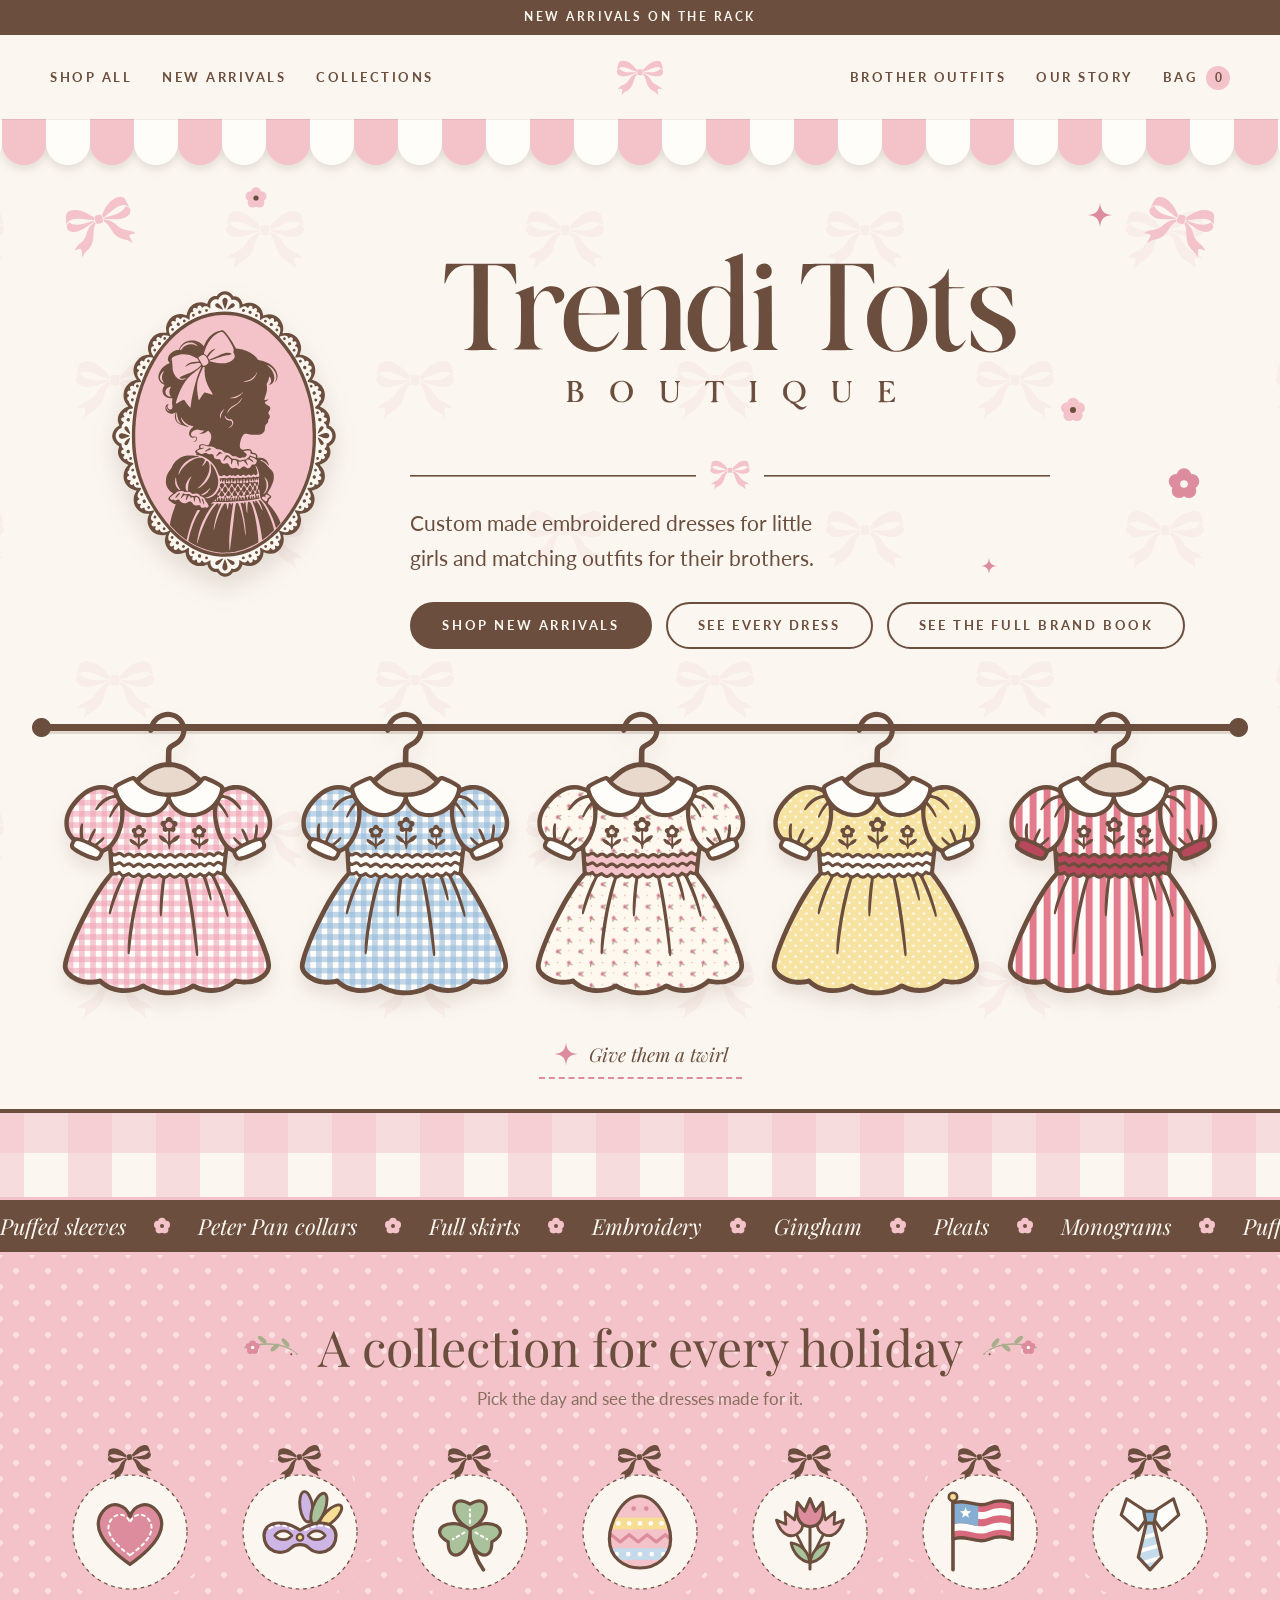
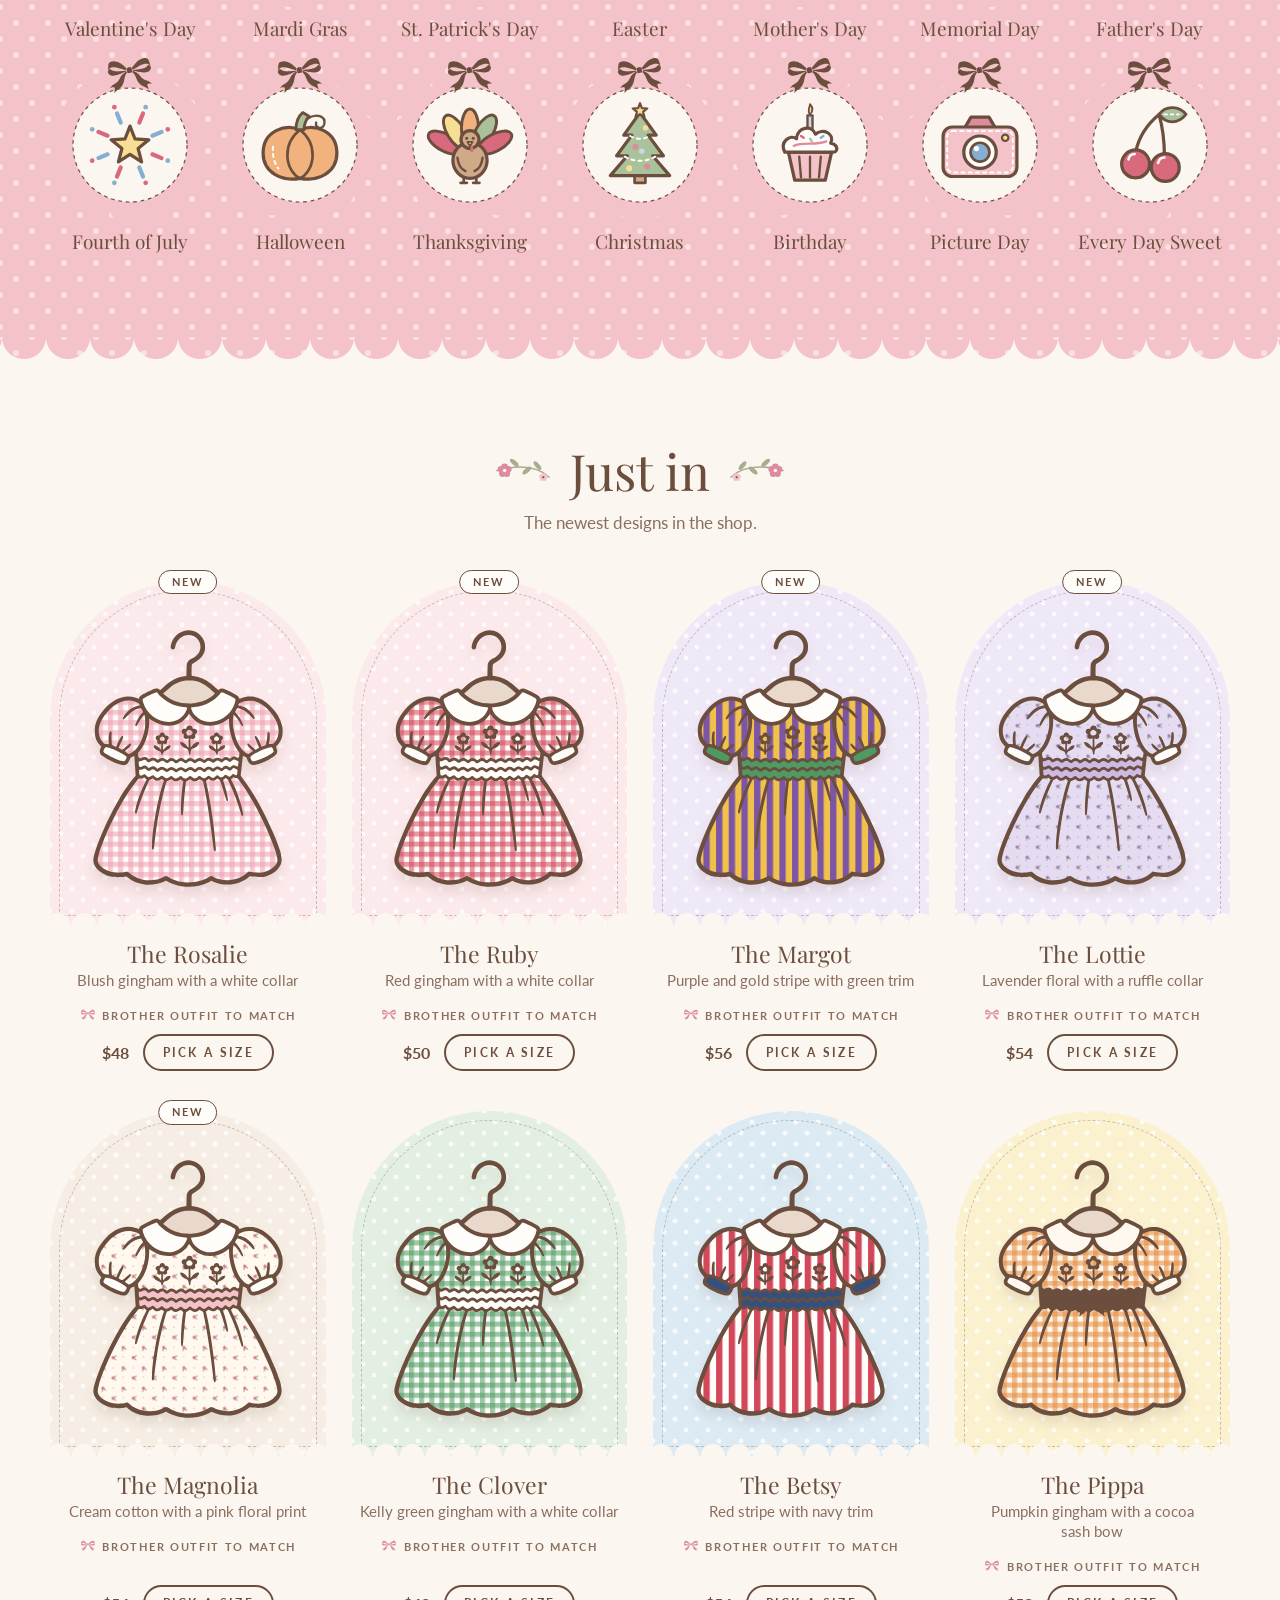
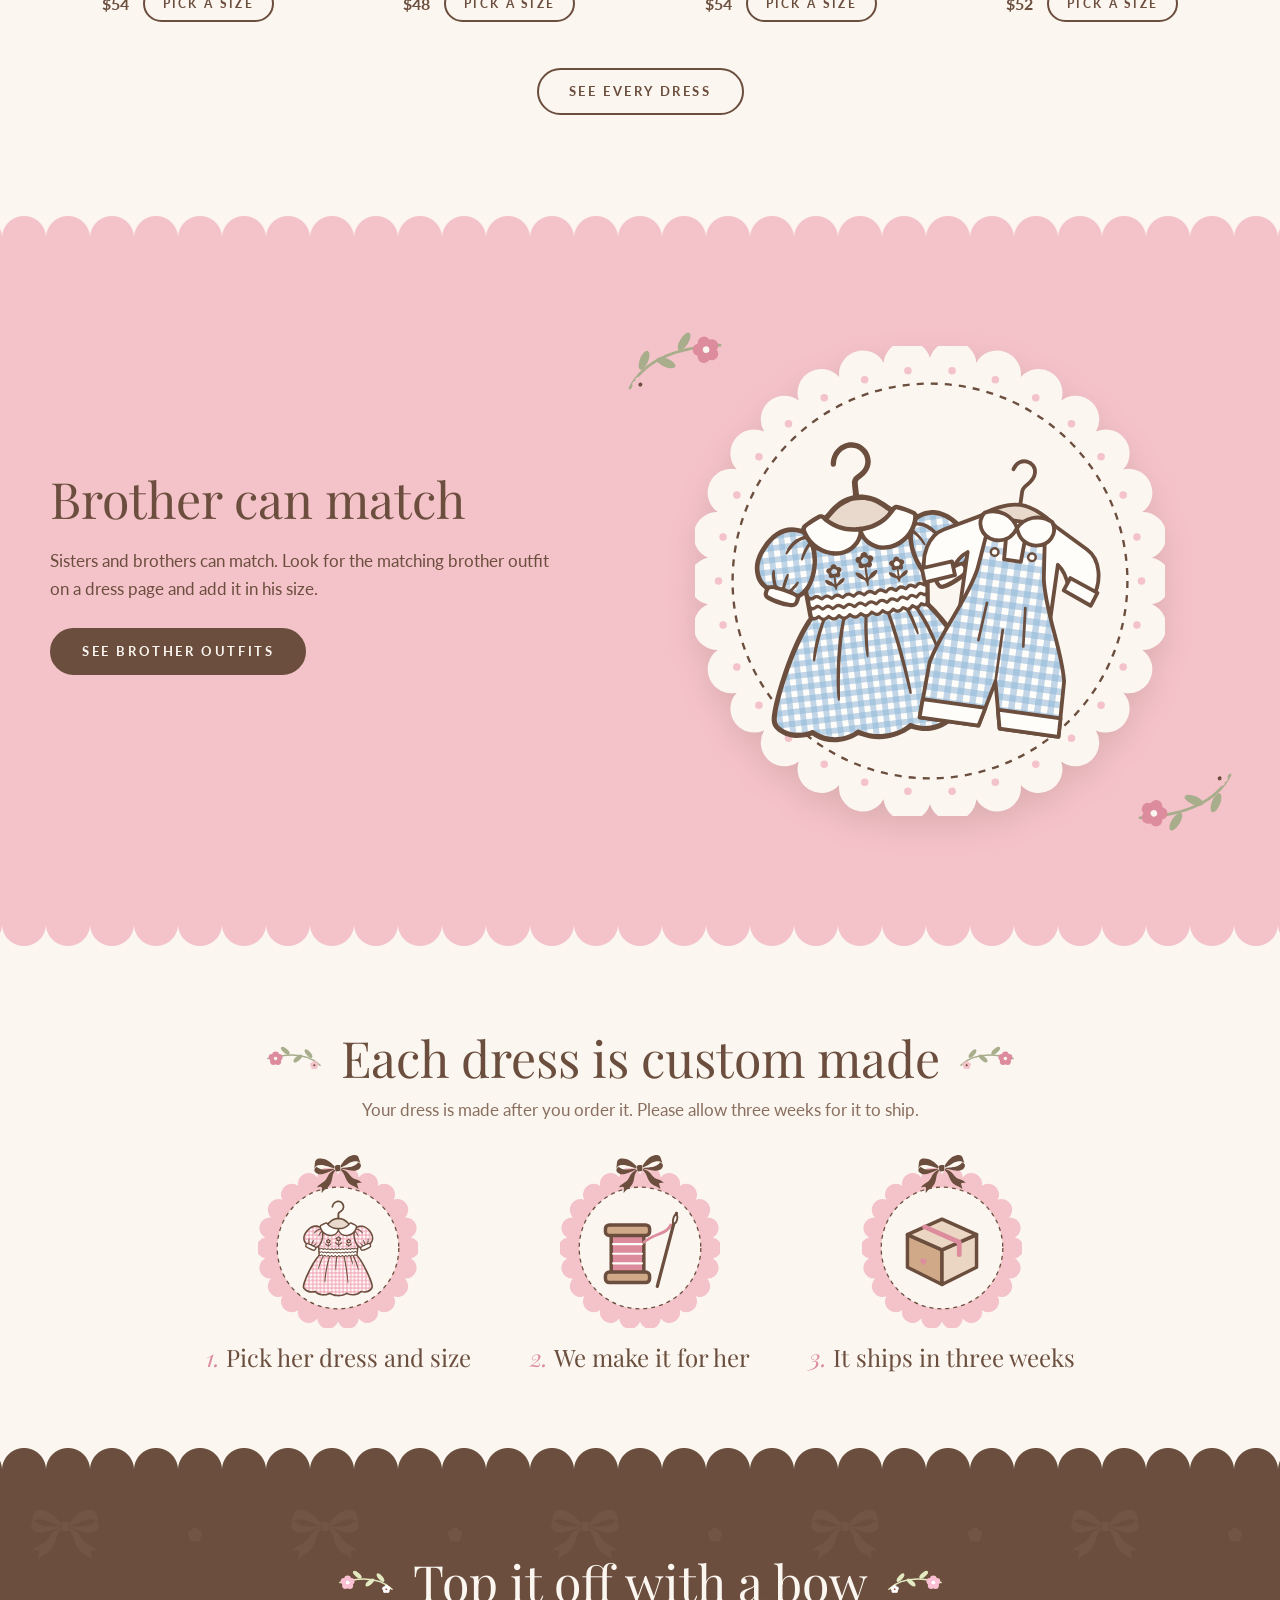
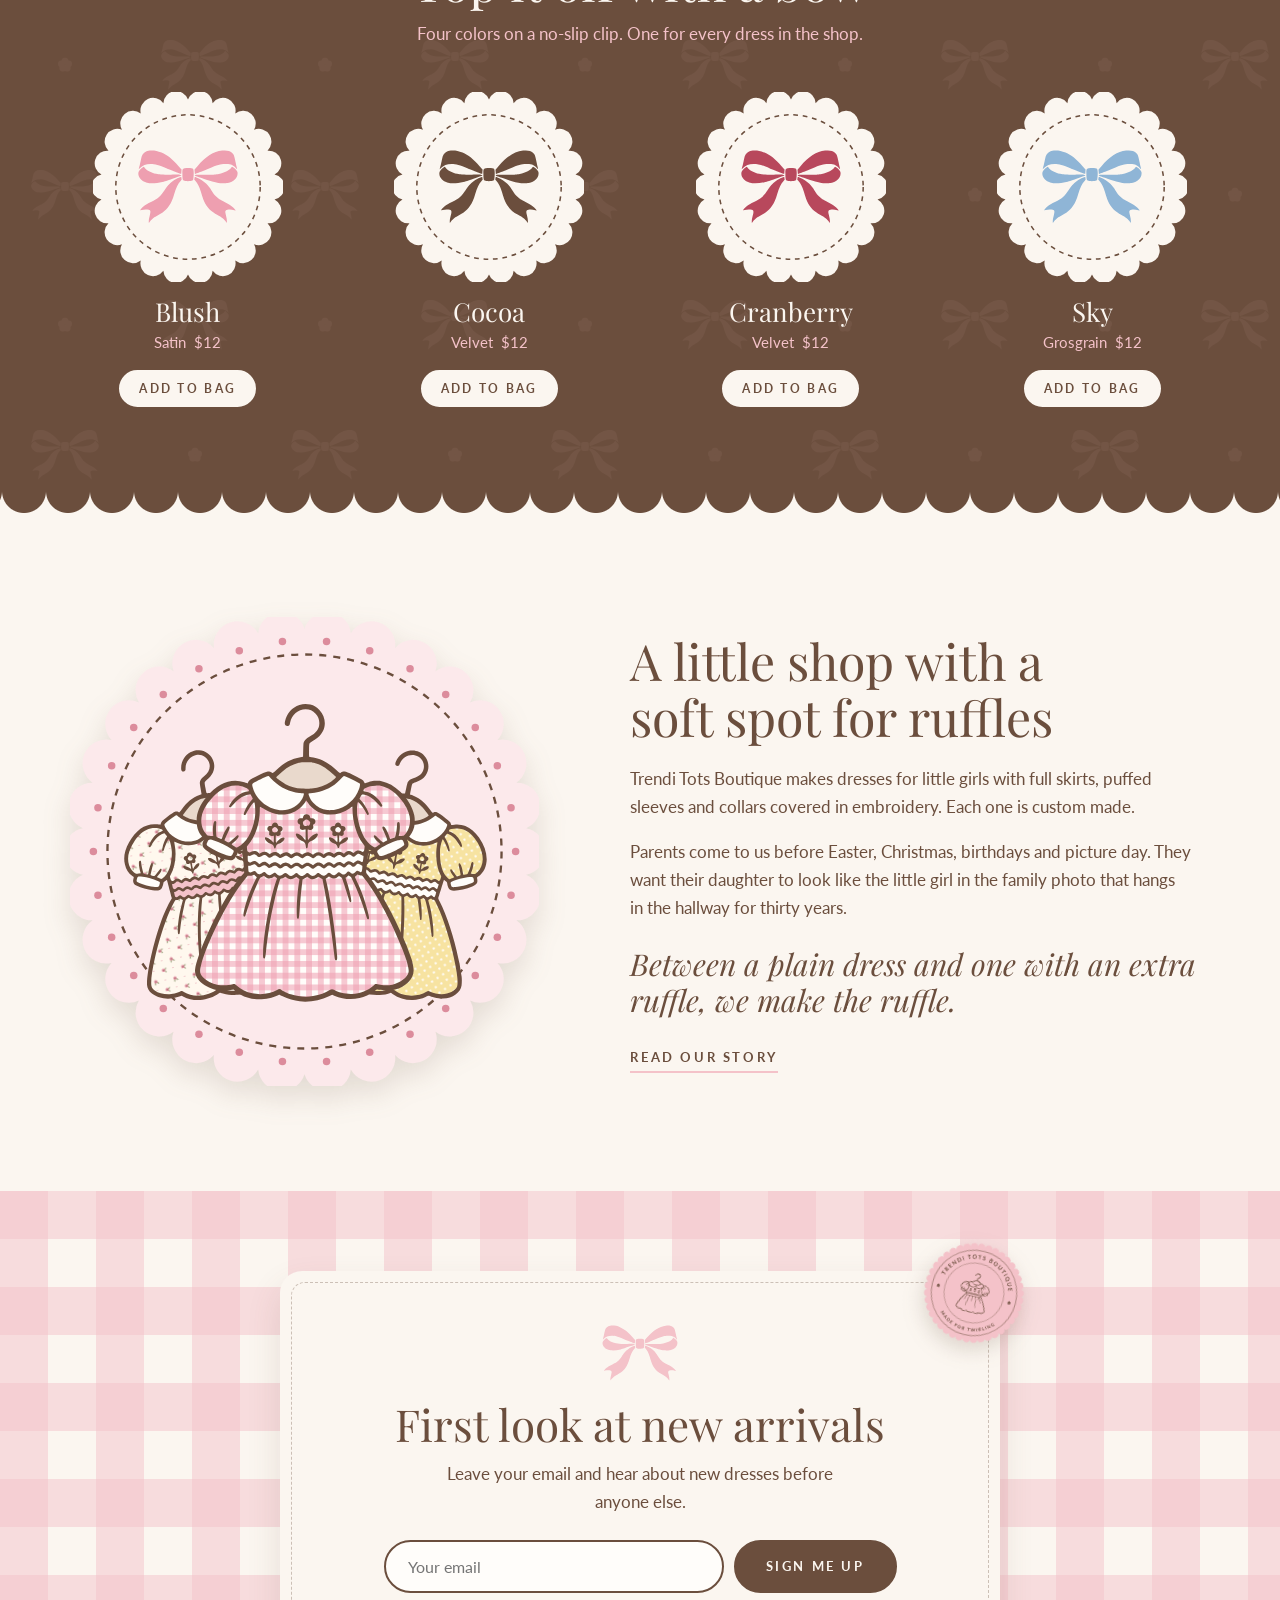
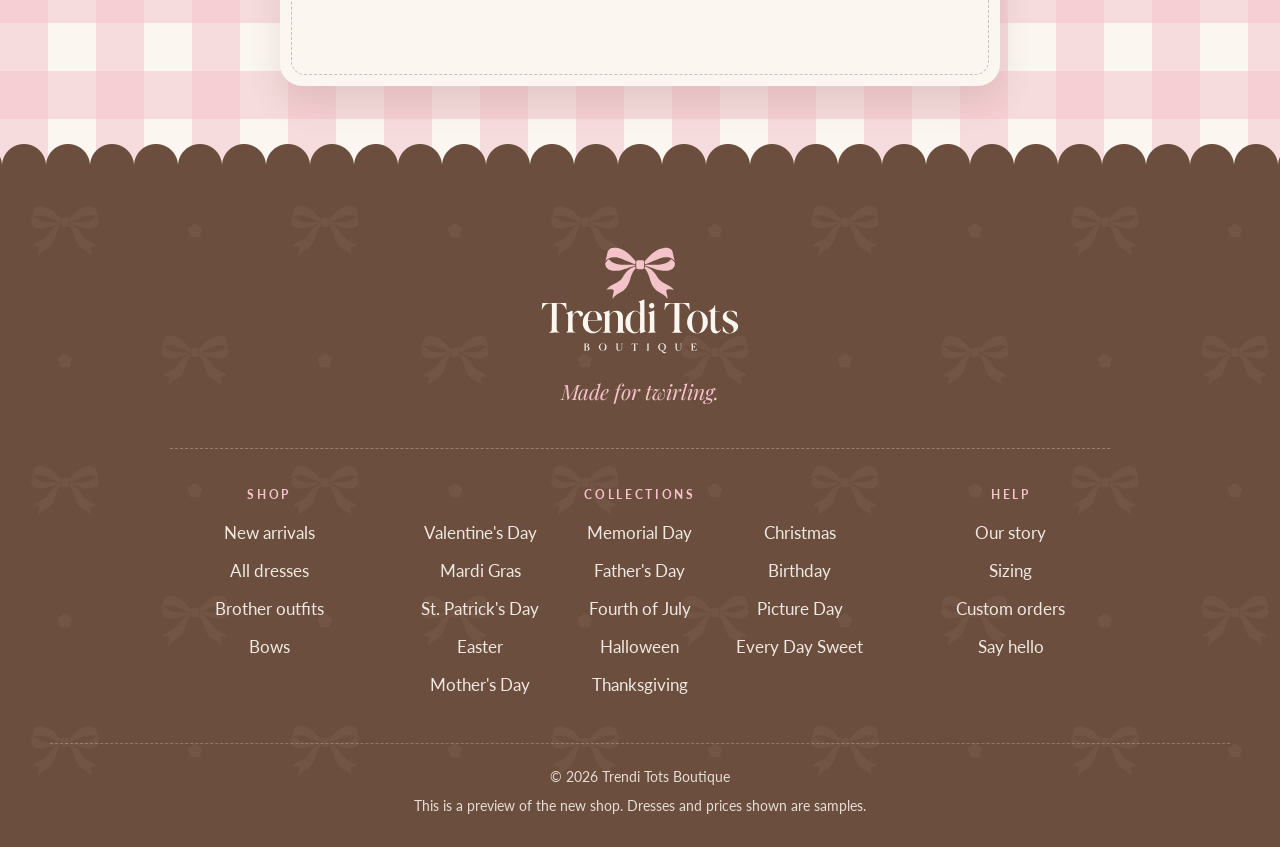
==== commit 8a3d3370: "Center the header logo and scallops, rebuild the footer, new filled collection icons Co-Authored-By:" ====
--- a/index.html
+++ b/index.html
@@ -100,7 +100,7 @@
   <div class="wrap">
     <div class="head"><h2>Each dress is custom made</h2><p>Your dress is made after you order it. Please allow three weeks for it to ship.</p></div>
     <ol class="steps">
-      <li><span class="medal"><img src="assets/img/step-pick.svg" alt=""></span><b>Pick her dress and size</b></li>
+      <li><span class="medal"><img class="dressicon" src="assets/img/products/rosalie.svg" alt=""></span><b>Pick her dress and size</b></li>
       <li><span class="medal"><img src="assets/img/step-sew.svg" alt=""></span><b>We make it for her</b></li>
       <li><span class="medal"><img src="assets/img/step-ship.svg" alt=""></span><b>It ships in three weeks</b></li>
     </ol>
@@ -144,12 +144,12 @@
 <div class="scallop-up cocoa-edge footer-edge" aria-hidden="true"></div>
 <footer class="footer">
   <div class="wrap">
-    <div class="cols">
-      <div class="logo"><img src="assets/img/logo-primary-cream.svg" alt="Trendi Tots Boutique" width="210" height="124"><p class="tagline">Made for twirling.</p></div>
+    <div class="foot-brand"><img src="assets/img/logo-primary-cream.svg" alt="Trendi Tots Boutique" width="220" height="130"><p class="tagline">Made for twirling.</p></div>
+    <nav class="foot-nav" aria-label="Footer">
       <div><h3>Shop</h3><ul><li><a href="shop?collection=new">New arrivals</a></li><li><a href="shop">All dresses</a></li><li><a href="shop?collection=brother">Brother outfits</a></li><li><a href="shop?collection=bows">Bows</a></li></ul></div>
       <div class="colls"><h3>Collections</h3><ul><li><a href="shop?collection=valentines">Valentine's Day</a></li><li><a href="shop?collection=mardi-gras">Mardi Gras</a></li><li><a href="shop?collection=st-patricks">St. Patrick's Day</a></li><li><a href="shop?collection=easter">Easter</a></li><li><a href="shop?collection=mothers-day">Mother's Day</a></li><li><a href="shop?collection=memorial-day">Memorial Day</a></li><li><a href="shop?collection=fathers-day">Father's Day</a></li><li><a href="shop?collection=fourth">Fourth of July</a></li><li><a href="shop?collection=halloween">Halloween</a></li><li><a href="shop?collection=thanksgiving">Thanksgiving</a></li><li><a href="shop?collection=christmas">Christmas</a></li><li><a href="shop?collection=birthday">Birthday</a></li><li><a href="shop?collection=portraits">Picture Day</a></li><li><a href="shop?collection=everyday">Every Day Sweet</a></li></ul></div>
-      <div><h3>Help</h3><ul><li><a href="about">Our story</a></li><li><a href="about#help">Sizing</a></li><li><a href="about#help">Custom orders and shipping</a></li><li><a href="about#help">Say hello</a></li></ul></div>
-    </div>
+      <div><h3>Help</h3><ul><li><a href="about">Our story</a></li><li><a href="about#help">Sizing</a></li><li><a href="about#help">Custom orders</a></li><li><a href="about#help">Say hello</a></li></ul></div>
+    </nav>
     <div class="fine"><span>&copy; 2026 Trendi Tots Boutique</span><span>This is a preview of the new shop. Dresses and prices shown are samples.</span></div>
   </div>
 </footer>
--- a/assets/css/site.css
+++ b/assets/css/site.css
@@ -51,9 +51,9 @@
 .menubtn { display: none; background: none; border: 0; padding: 8px; }
 .menubtn svg { width: 26px; height: 26px; }
 /* the striped awning that hangs under the header */
-.awning { height: 46px; background: repeating-linear-gradient(90deg, var(--blush) 0 var(--scallop), var(--white) var(--scallop) calc(var(--scallop) * 2));
-  -webkit-mask: linear-gradient(#000 0 0) top / 100% calc(100% - var(--scallop) / 2 + 1px) no-repeat, radial-gradient(circle at 50% 0, #000 calc(var(--scallop) / 2 - .5px), transparent calc(var(--scallop) / 2 + .5px)) 0 100% / var(--scallop) calc(var(--scallop) / 2) repeat-x;
-          mask: linear-gradient(#000 0 0) top / 100% calc(100% - var(--scallop) / 2 + 1px) no-repeat, radial-gradient(circle at 50% 0, #000 calc(var(--scallop) / 2 - .5px), transparent calc(var(--scallop) / 2 + .5px)) 0 100% / var(--scallop) calc(var(--scallop) / 2) repeat-x; }
+.awning { height: 46px; background: linear-gradient(90deg, var(--blush) 50%, var(--white) 50%) calc(50% + var(--scallop) / 2) 0 / calc(var(--scallop) * 2) 100% repeat-x;
+  -webkit-mask: linear-gradient(#000 0 0) top / 100% calc(100% - var(--scallop) / 2 + 1px) no-repeat, radial-gradient(circle at 50% 0, #000 calc(var(--scallop) / 2 - .5px), transparent calc(var(--scallop) / 2 + .5px)) 50% 100% / var(--scallop) calc(var(--scallop) / 2) repeat-x;
+          mask: linear-gradient(#000 0 0) top / 100% calc(100% - var(--scallop) / 2 + 1px) no-repeat, radial-gradient(circle at 50% 0, #000 calc(var(--scallop) / 2 - .5px), transparent calc(var(--scallop) / 2 + .5px)) 50% 100% / var(--scallop) calc(var(--scallop) / 2) repeat-x; }
 .awning-shadow { filter: drop-shadow(0 4px 5px rgba(107, 78, 61, .16)); position: relative; z-index: 3; }
 
 /* hero: the dress rail */
@@ -80,8 +80,8 @@
 .twirlbtn img { width: 26px; transition: transform .6s; }
 .twirlbtn:hover img { transform: rotate(180deg); }
 .floor { height: 70px; margin-top: 26px; background: var(--blush);
-  -webkit-mask: linear-gradient(#000 0 0) bottom / 100% calc(100% - var(--scallop) / 2 + 1px) no-repeat, radial-gradient(circle at 50% 100%, #000 calc(var(--scallop) / 2 - .5px), transparent calc(var(--scallop) / 2 + .5px)) 0 0 / var(--scallop) calc(var(--scallop) / 2) repeat-x;
-          mask: linear-gradient(#000 0 0) bottom / 100% calc(100% - var(--scallop) / 2 + 1px) no-repeat, radial-gradient(circle at 50% 100%, #000 calc(var(--scallop) / 2 - .5px), transparent calc(var(--scallop) / 2 + .5px)) 0 0 / var(--scallop) calc(var(--scallop) / 2) repeat-x; }
+  -webkit-mask: linear-gradient(#000 0 0) bottom / 100% calc(100% - var(--scallop) / 2 + 1px) no-repeat, radial-gradient(circle at 50% 100%, #000 calc(var(--scallop) / 2 - .5px), transparent calc(var(--scallop) / 2 + .5px)) 50% 0 / var(--scallop) calc(var(--scallop) / 2) repeat-x;
+          mask: linear-gradient(#000 0 0) bottom / 100% calc(100% - var(--scallop) / 2 + 1px) no-repeat, radial-gradient(circle at 50% 100%, #000 calc(var(--scallop) / 2 - .5px), transparent calc(var(--scallop) / 2 + .5px)) 50% 0 / var(--scallop) calc(var(--scallop) / 2) repeat-x; }
 @keyframes hang { 0% { opacity: 0; transform: translateY(-34px) rotate(-11deg); } 22% { opacity: 1; } 40% { transform: translateY(0) rotate(7deg); } 62% { transform: rotate(-4deg); } 82% { transform: rotate(2deg); } 100% { transform: rotate(0); } }
 @keyframes sway { 0%, 100% { transform: rotate(0); } 30% { transform: rotate(4deg); } 70% { transform: rotate(-3deg); } }
 @keyframes twirl { 0% { transform: rotateY(0) rotate(0); } 50% { transform: rotateY(180deg) rotate(3deg); } 100% { transform: rotateY(360deg) rotate(0); } }
@@ -94,8 +94,8 @@
 .head h2 { font-size: clamp(32px, 4.4vw, 50px); }
 .head p { margin: 12px auto 0; max-width: 34em; color: var(--cocoa-soft); }
 .scallop-down, .scallop-up { height: calc(var(--scallop) / 2); background: var(--blush); }
-.scallop-down { -webkit-mask: radial-gradient(circle at 50% 0, #000 calc(var(--scallop) / 2 - .5px), transparent calc(var(--scallop) / 2 + .5px)) 0 0 / var(--scallop) calc(var(--scallop) / 2) repeat-x; mask: radial-gradient(circle at 50% 0, #000 calc(var(--scallop) / 2 - .5px), transparent calc(var(--scallop) / 2 + .5px)) 0 0 / var(--scallop) calc(var(--scallop) / 2) repeat-x; }
-.scallop-up { -webkit-mask: radial-gradient(circle at 50% 100%, #000 calc(var(--scallop) / 2 - .5px), transparent calc(var(--scallop) / 2 + .5px)) 0 0 / var(--scallop) calc(var(--scallop) / 2) repeat-x; mask: radial-gradient(circle at 50% 100%, #000 calc(var(--scallop) / 2 - .5px), transparent calc(var(--scallop) / 2 + .5px)) 0 0 / var(--scallop) calc(var(--scallop) / 2) repeat-x; }
+.scallop-down { -webkit-mask: radial-gradient(circle at 50% 0, #000 calc(var(--scallop) / 2 - .5px), transparent calc(var(--scallop) / 2 + .5px)) 50% 0 / var(--scallop) calc(var(--scallop) / 2) repeat-x; mask: radial-gradient(circle at 50% 0, #000 calc(var(--scallop) / 2 - .5px), transparent calc(var(--scallop) / 2 + .5px)) 50% 0 / var(--scallop) calc(var(--scallop) / 2) repeat-x; }
+.scallop-up { -webkit-mask: radial-gradient(circle at 50% 100%, #000 calc(var(--scallop) / 2 - .5px), transparent calc(var(--scallop) / 2 + .5px)) 50% 0 / var(--scallop) calc(var(--scallop) / 2) repeat-x; mask: radial-gradient(circle at 50% 100%, #000 calc(var(--scallop) / 2 - .5px), transparent calc(var(--scallop) / 2 + .5px)) 50% 0 / var(--scallop) calc(var(--scallop) / 2) repeat-x; }
 
 /* occasions */
 .occasions { list-style: none; margin: 0; padding: 0; display: grid; grid-template-columns: repeat(4, 1fr); gap: 26px; }
@@ -565,3 +565,37 @@
 .match .caps { line-height: 1.35; }
 .match .btn { white-space: nowrap; }
 @media (max-width: 600px) { .match .mrow { flex-direction: column; align-items: stretch; } .match .mname { font-size: 21px; } }
+/* phone and tablet header: equal side columns keep the logo on the page's center line */
+@media (max-width: 820px) {
+  .header-in { grid-template-columns: 1fr auto 1fr; }
+  .menubtn { justify-self: start; margin-left: -8px; }
+  .nav.right { justify-self: end; }
+}
+
+/* ---------- footer: one centered column of brand, links and fine print ---------- */
+.footer { padding: 70px 0 30px; text-align: center; }
+.foot-brand img { width: 220px; margin: 0 auto; }
+.foot-brand .tagline { margin-top: 14px; }
+.foot-nav { display: grid; grid-template-columns: 1fr 2.3fr 1fr; gap: 30px 44px; max-width: 940px; margin: 44px auto 0; padding-top: 40px; border-top: 1.6px dashed rgba(251, 246, 240, .3); align-items: start; }
+.foot-nav h3 { margin-bottom: 18px; }
+.footer .colls ul { columns: 3; column-gap: 24px; }
+.footer li { margin-bottom: 10px; break-inside: avoid; }
+.footer .fine { flex-direction: column; align-items: center; justify-content: center; gap: 6px; text-align: center; margin-top: 44px; }
+.occasions .medal img, .steps .medal img { width: 60%; }
+.steps .medal img.dressicon { width: 46%; }
+@media (max-width: 820px) {
+  .foot-nav { grid-template-columns: 1fr 1fr; gap: 34px 16px; max-width: 520px; }
+  .foot-nav .colls { grid-column: 1 / -1; order: 3; }
+  .footer .colls ul { columns: 2; column-gap: 16px; }
+}
+@media (max-width: 600px) {
+  .footer { padding: 50px 0 26px; }
+  .foot-brand img { width: 190px; }
+  .foot-nav { margin-top: 32px; padding-top: 32px; gap: 30px 12px; }
+  .foot-nav h3 { margin-bottom: 12px; }
+  .footer li { margin-bottom: 2px; }
+  .footer li a { display: inline-block; padding: 7px 0; }
+  .footer .fine { margin-top: 32px; }
+}
+.occasions .medal { width: min(150px, 100%); }
+@media (max-width: 600px) { .occasions .medal { width: min(100px, 100%); } }
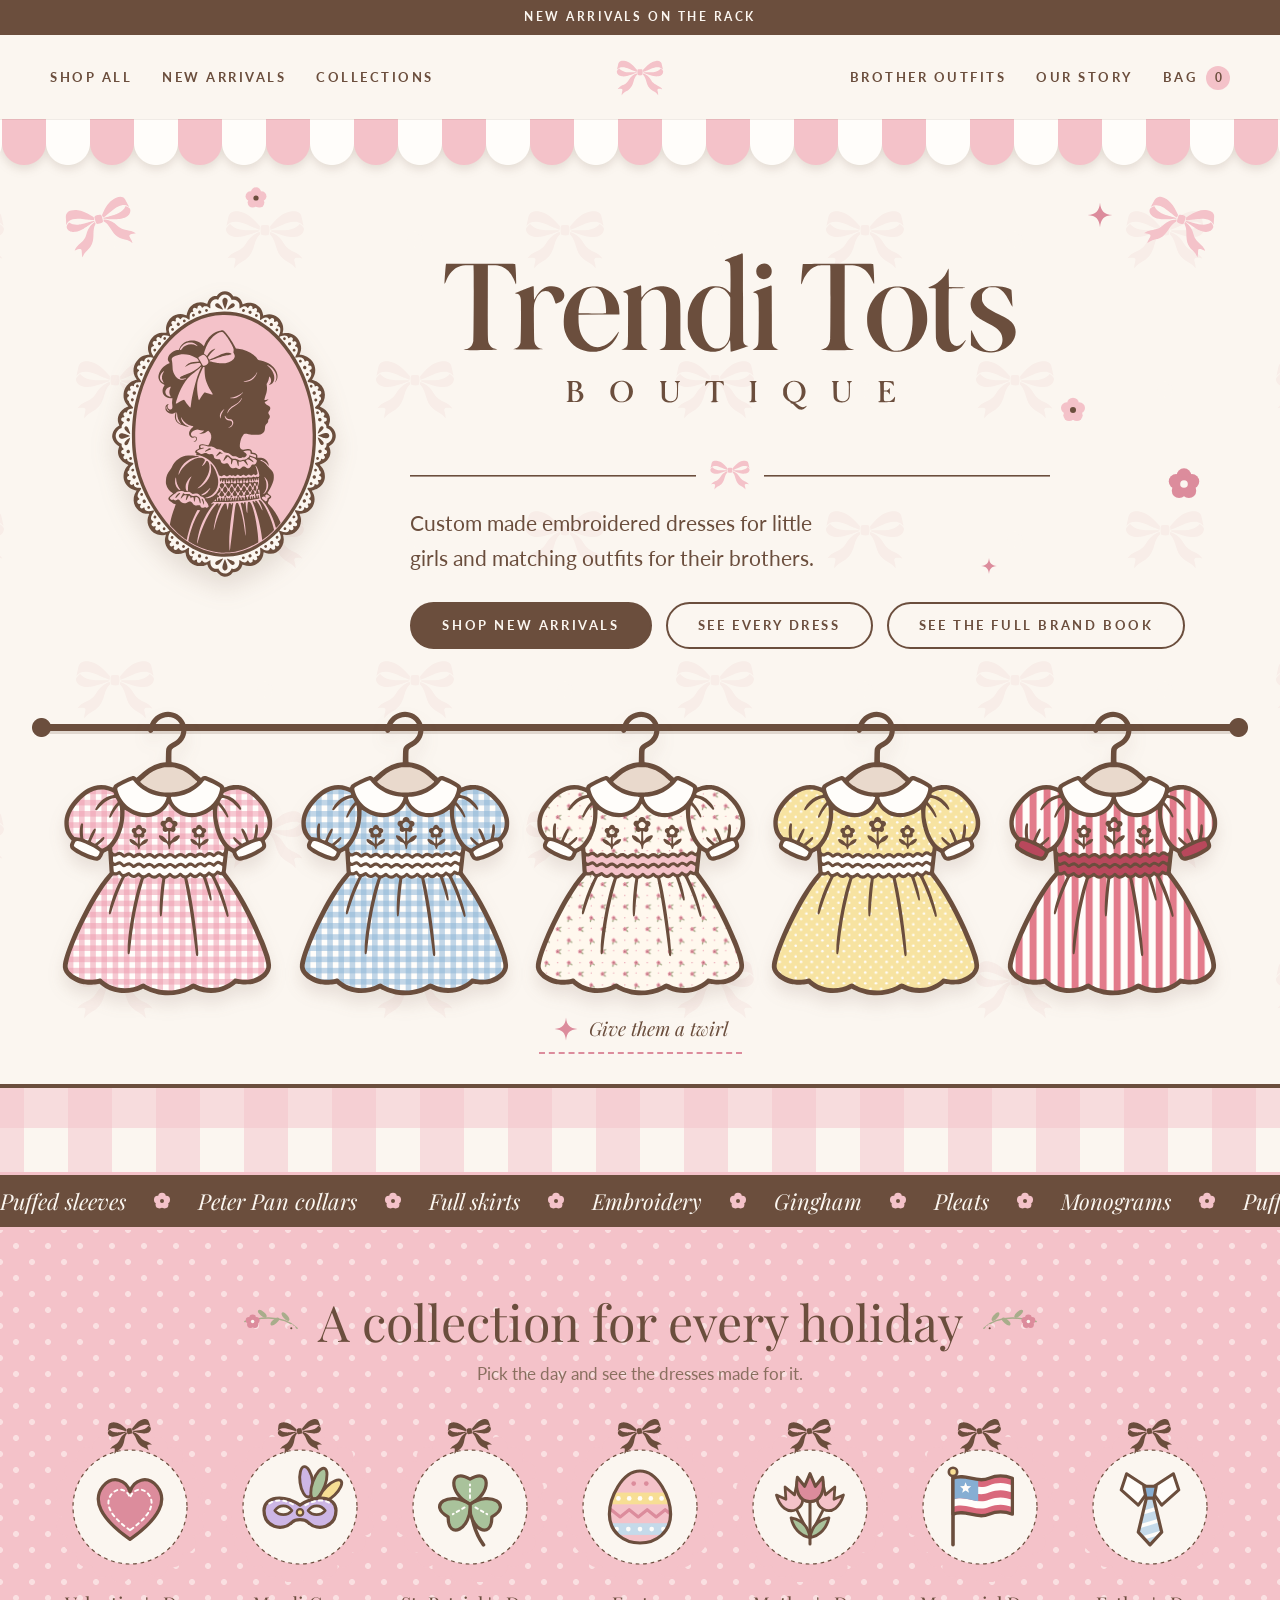
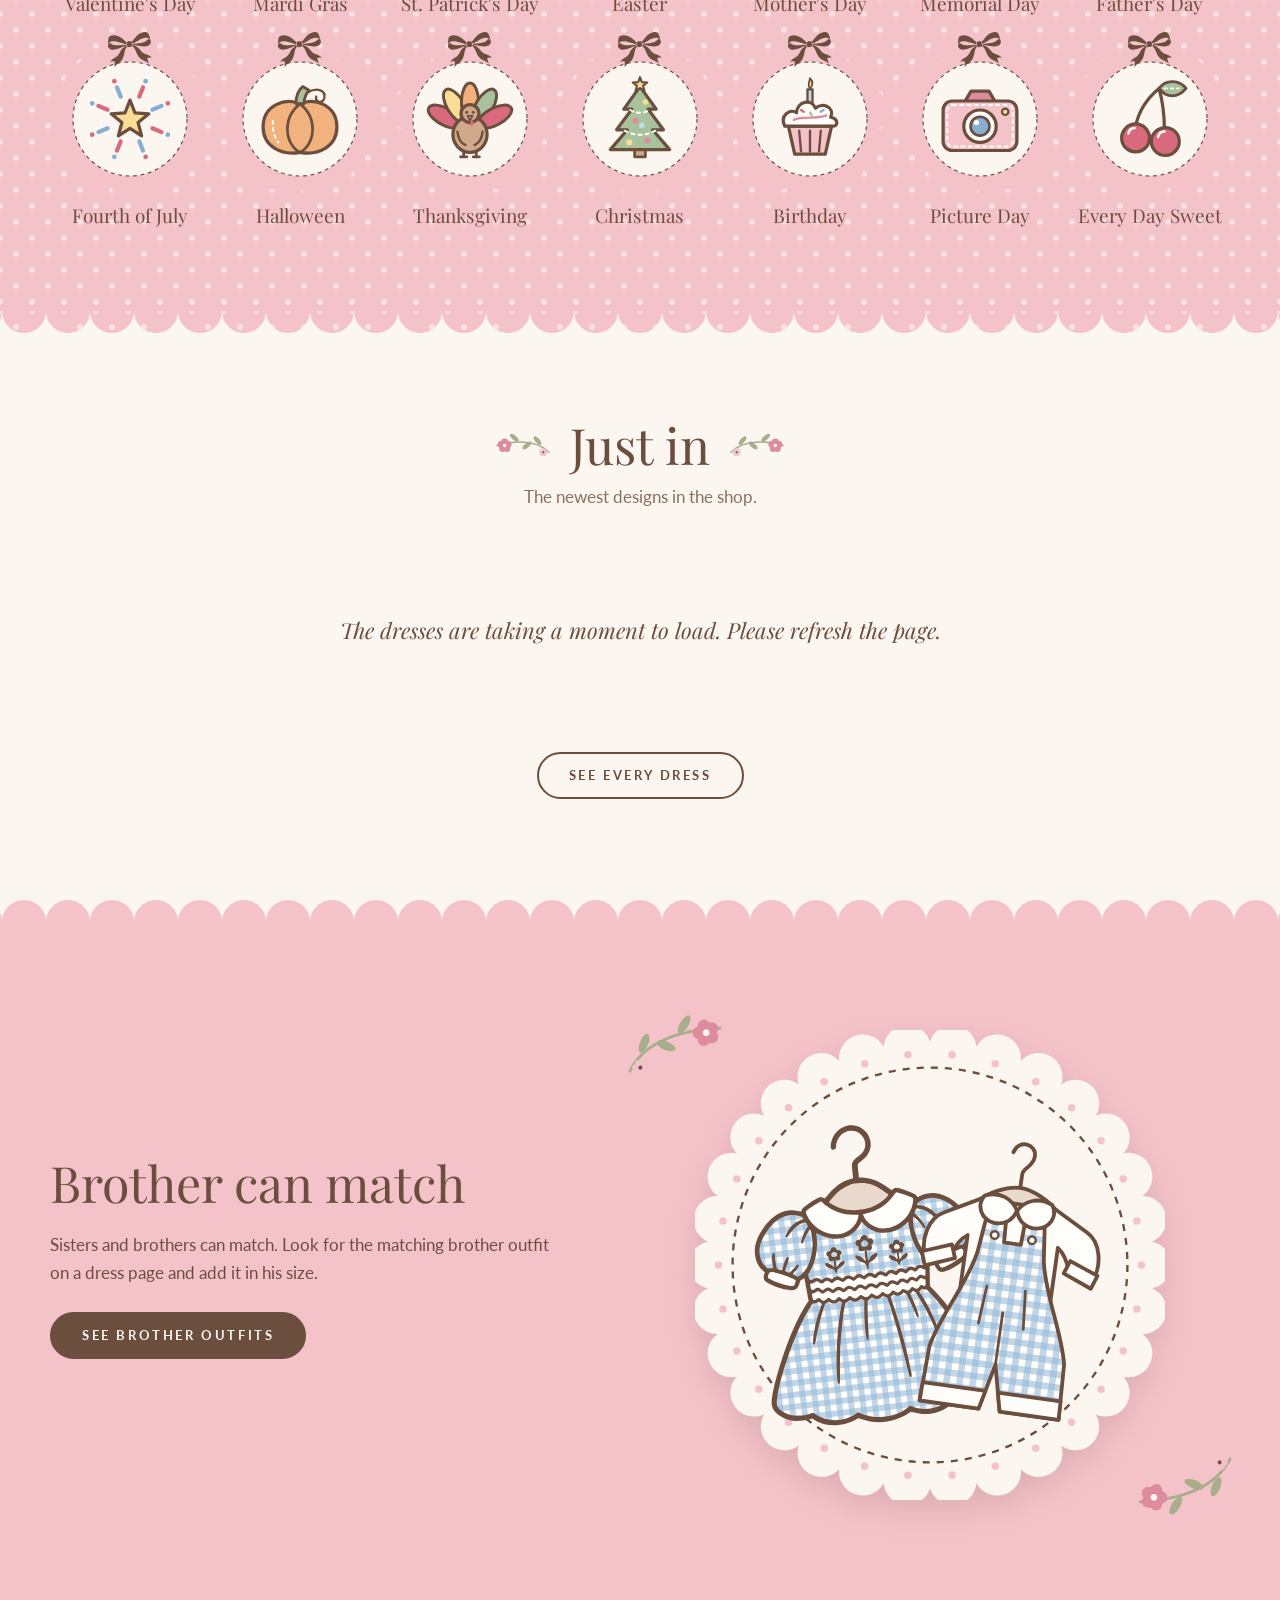
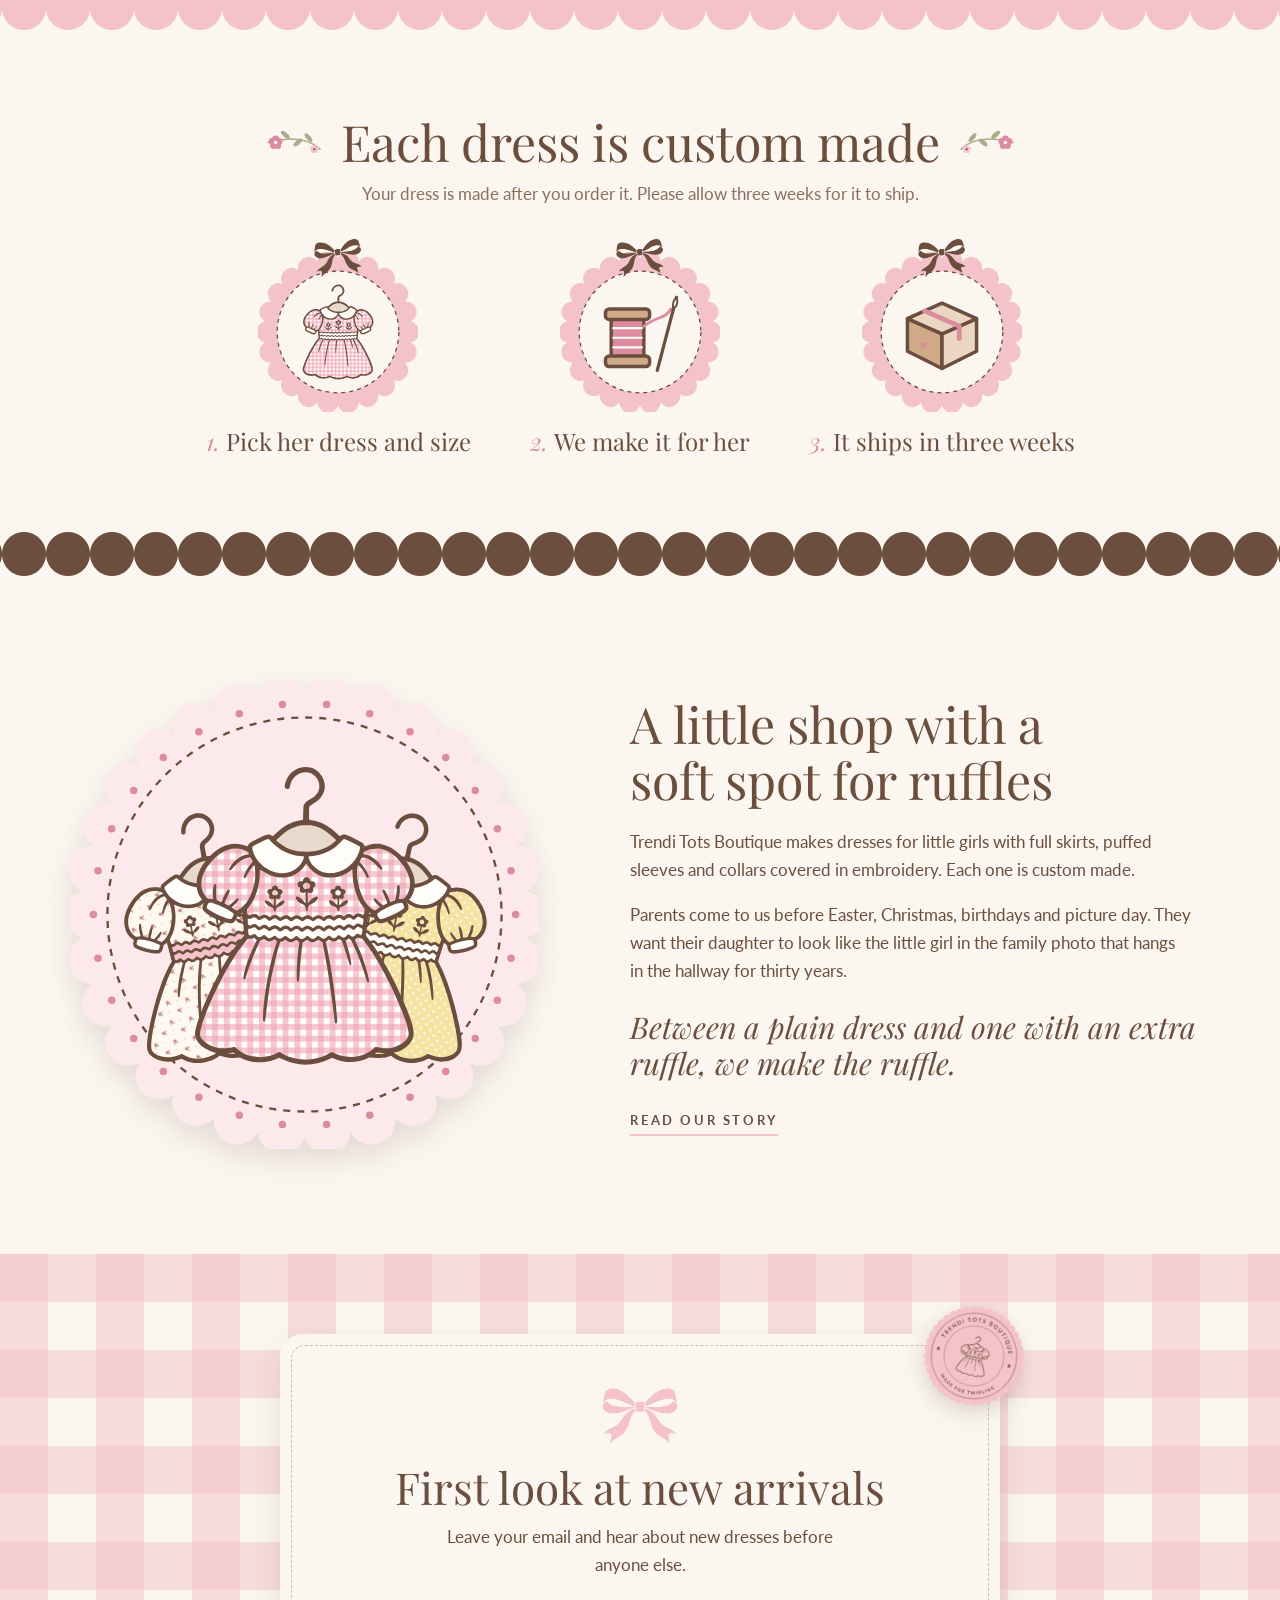
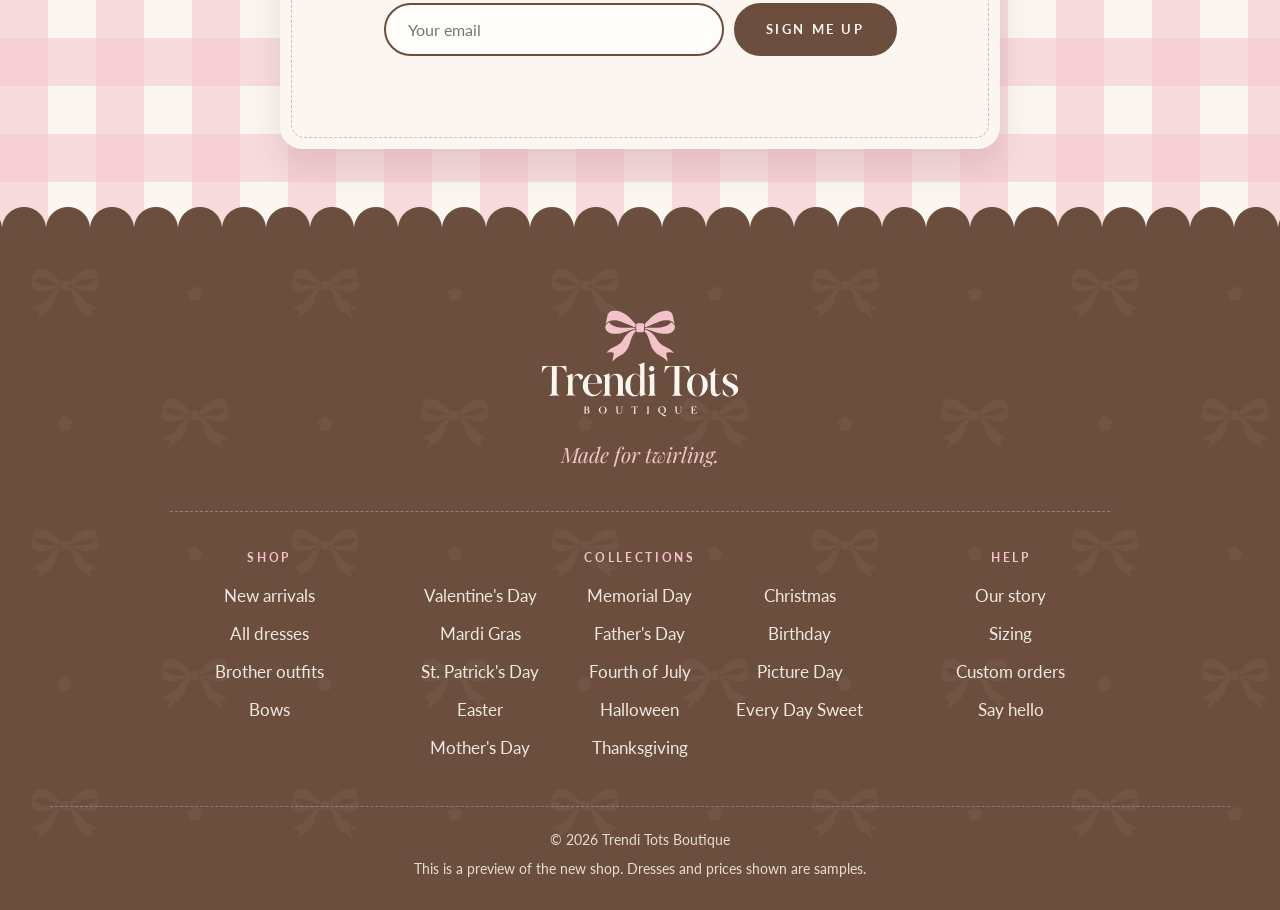
==== commit 92f1cd50: "Version asset addresses so reloads always load the newest code Co-Authored-By: Claude Fable 5.2 <nor" ====
--- a/index.html
+++ b/index.html
@@ -19,7 +19,7 @@
 <link rel="preconnect" href="https://fonts.googleapis.com">
 <link rel="preconnect" href="https://fonts.gstatic.com" crossorigin>
 <link href="https://fonts.googleapis.com/css2?family=Lato:wght@400;700&family=Playfair+Display:ital,wght@0,400;0,500;1,400&display=swap" rel="stylesheet">
-<link rel="stylesheet" href="assets/css/site.css">
+<link rel="stylesheet" href="assets/css/site.css?v=4bf04bfe">
 </head>
 <body>
 <a class="skip" href="#main">Skip to the page</a>
@@ -160,8 +160,8 @@
   <ul class="items" id="bag-items"></ul>
   <footer id="bag-foot" hidden><div class="sub"><span>Subtotal</span><span id="bag-subtotal">$0</span></div><p class="madenote">Each dress is custom made. Three weeks to ship.</p><button class="btn" type="button" id="bag-checkout">Checkout</button><p class="note" id="bag-note" role="status"></p></footer>
 </aside>
-<script src="assets/js/config.js"></script>
-<script src="assets/js/products.js"></script>
-<script src="assets/js/site.js"></script>
+<script src="assets/js/config.js?v=4bf04bfe"></script>
+<script src="assets/js/products.js?v=4bf04bfe"></script>
+<script src="assets/js/site.js?v=4bf04bfe"></script>
 </body>
 </html>
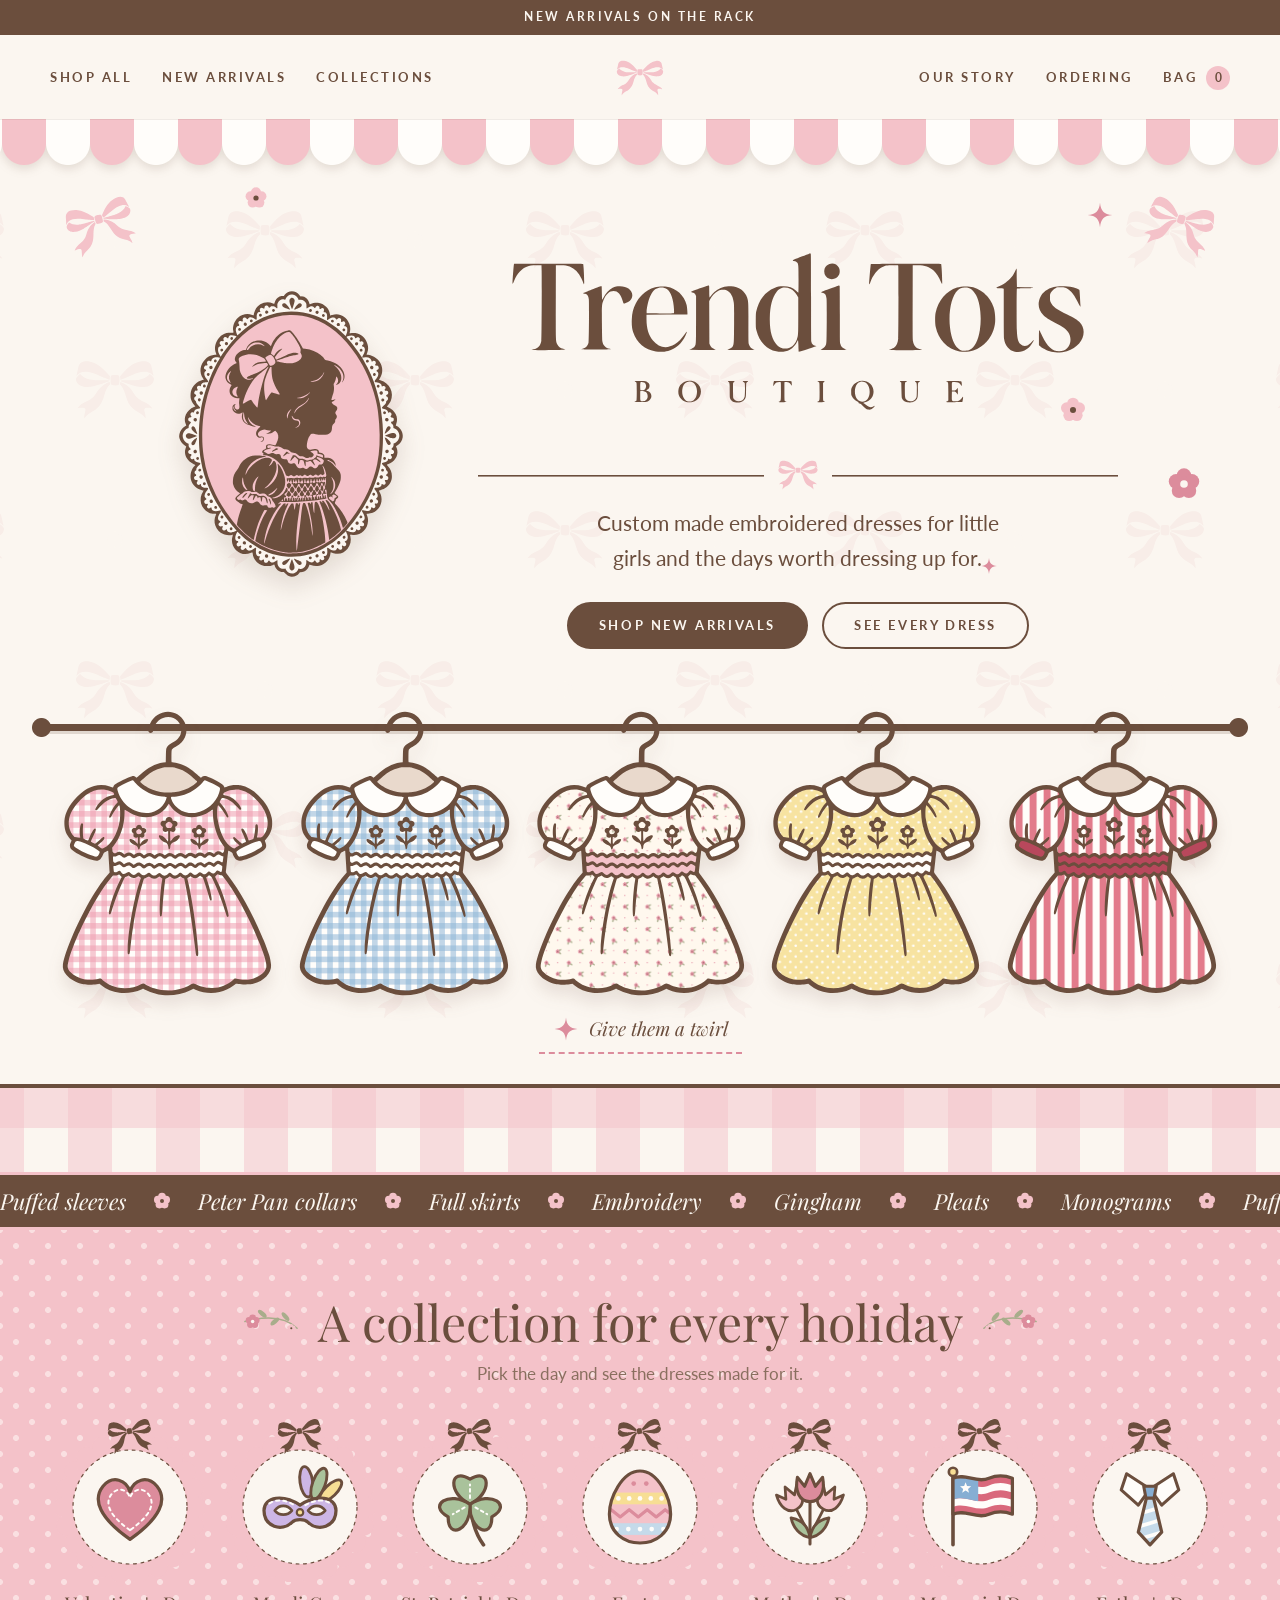
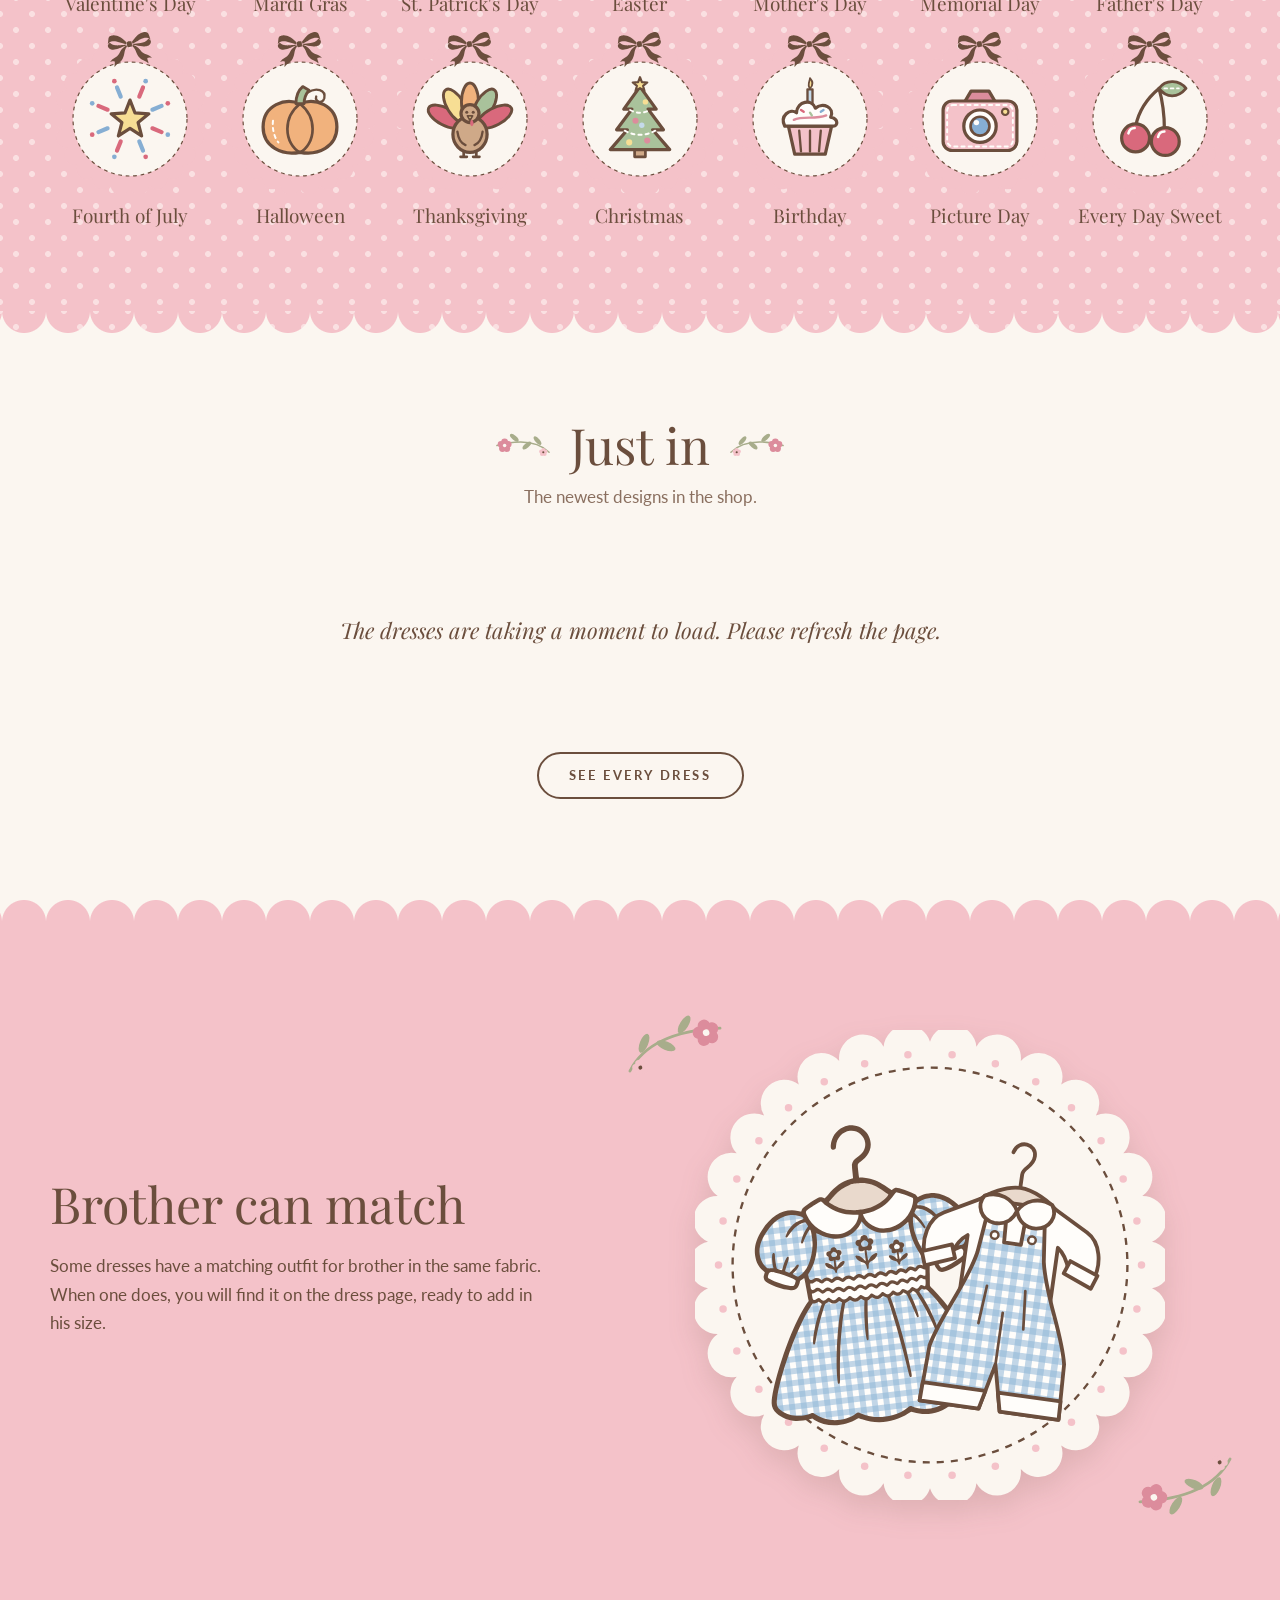
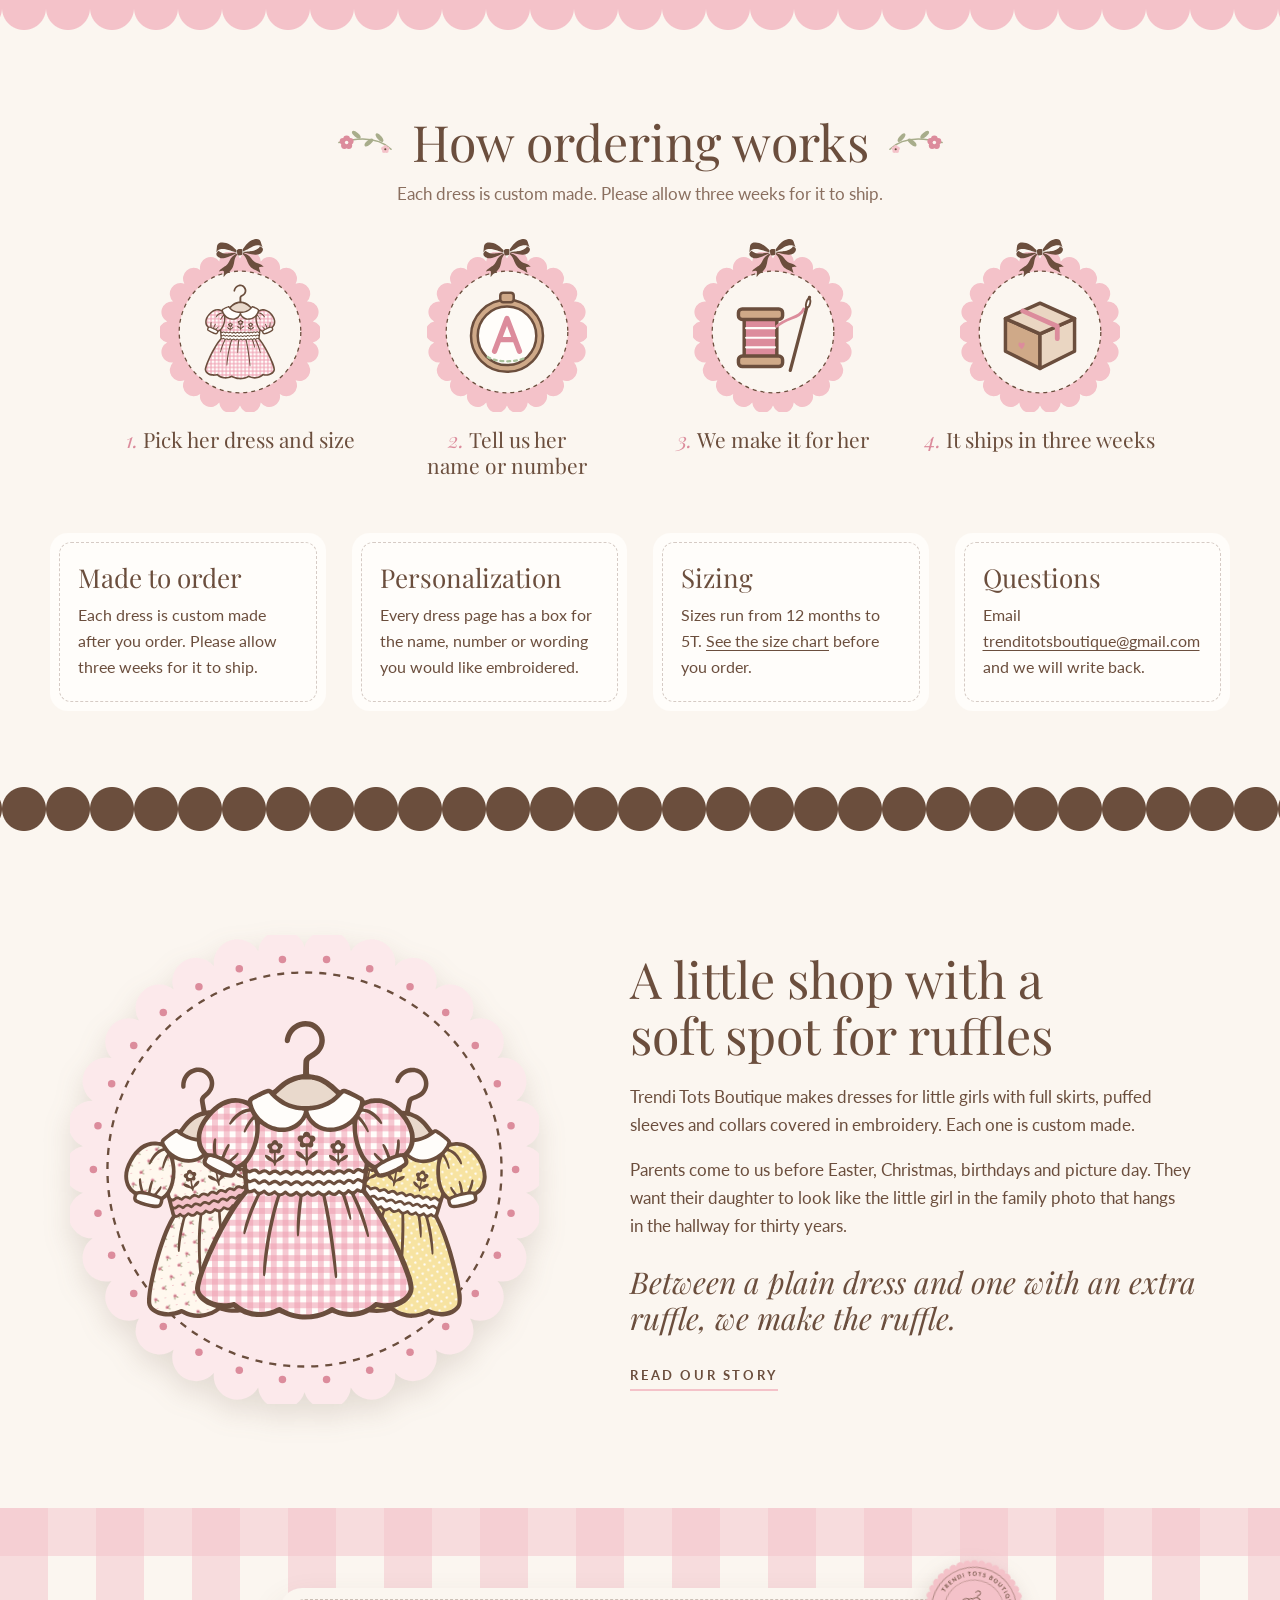
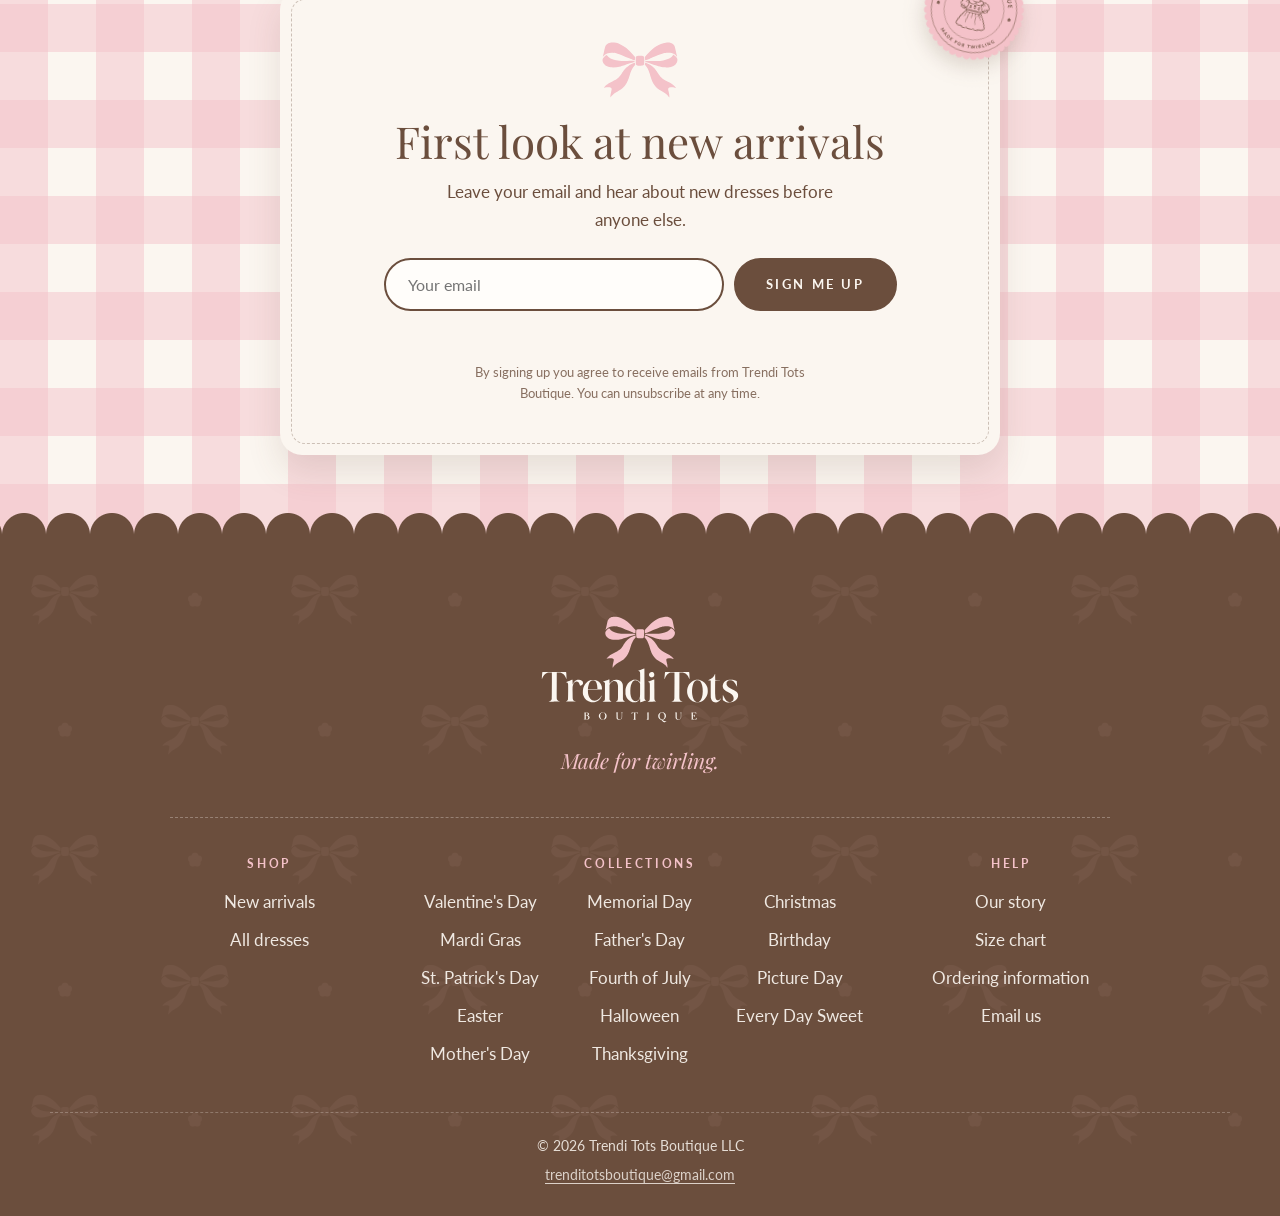
==== commit 907262f6: "Personalization boxes, order note, size chart, ordering information, newsletter capture, hero and me" ====
--- a/index.html
+++ b/index.html
@@ -4,11 +4,11 @@
 <meta charset="utf-8">
 <meta name="viewport" content="width=device-width, initial-scale=1">
 <title>Trendi Tots Boutique | Custom made dresses for little girls</title>
-<meta name="description" content="Custom made embroidered dresses for little girls, with matching brother outfits and a collection for every holiday.">
+<meta name="description" content="Custom made embroidered dresses for little girls, personalized with her name and made for every holiday.">
 <!-- Preview site with sample listings. Remove the next line when the real shop launches so search engines can find it. -->
 <meta name="robots" content="noindex">
 <meta property="og:title" content="Trendi Tots Boutique | Custom made dresses for little girls">
-<meta property="og:description" content="Custom made embroidered dresses for little girls, with matching brother outfits and a collection for every holiday.">
+<meta property="og:description" content="Custom made embroidered dresses for little girls, personalized with her name and made for every holiday.">
 <meta property="og:image" content="assets/img/share.png">
 <meta name="theme-color" content="#F4C2C9">
 <script>/* keep the address bar tidy: /index.html becomes / and /shop.html becomes /shop */
@@ -19,7 +19,7 @@
 <link rel="preconnect" href="https://fonts.googleapis.com">
 <link rel="preconnect" href="https://fonts.gstatic.com" crossorigin>
 <link href="https://fonts.googleapis.com/css2?family=Lato:wght@400;700&family=Playfair+Display:ital,wght@0,400;0,500;1,400&display=swap" rel="stylesheet">
-<link rel="stylesheet" href="assets/css/site.css?v=4bf04bfe">
+<link rel="stylesheet" href="assets/css/site.css?v=1c87916c">
 </head>
 <body>
 <a class="skip" href="#main">Skip to the page</a>
@@ -31,13 +31,14 @@
       <a href="shop">Shop all</a>
       <a href="shop?collection=new">New arrivals</a>
       <a href="./#collections">Collections</a>
-      <a class="only-sm" href="shop?collection=brother">Brother outfits</a>
       <a class="only-sm" href="about">Our story</a>
+      <a class="only-sm" href="about#size-chart">Size chart</a>
+      <a class="only-sm" href="about#help">Ordering</a>
     </nav>
     <a class="brand" href="./" aria-label="Trendi Tots Boutique home"><img class="bowmark" src="assets/img/bow-blush.svg" alt="Trendi Tots Boutique" width="74" height="54"></a>
     <nav class="nav right" aria-label="More">
-      <a class="hide-sm" href="shop?collection=brother">Brother outfits</a>
       <a class="hide-sm" href="about">Our story</a>
+      <a class="hide-sm" href="about#help">Ordering</a>
       <button class="bagbtn" type="button" data-open-bag aria-label="Open your bag">Bag <span class="bagcount">0</span></button>
     </nav>
   </div>
@@ -55,8 +56,8 @@
     <img class="hero-cameo" src="assets/img/cameo.svg" alt="Cameo of a little girl with a bow in her hair" width="340" height="434">
     <div class="hero-text">
       <h1 class="hero-name"><img src="assets/img/logo-wordmark.svg" alt="Trendi Tots Boutique" width="640" height="176"></h1>
-      <p class="sub">Custom made embroidered dresses for little girls and matching outfits for their brothers.</p>
-      <div class="actions"><a class="btn" href="shop?collection=new">Shop new arrivals</a><a class="btn ghost" href="shop">See every dress</a><a class="btn ghost" href="brand-kit/01%20Brand%20Book/Trendi%20Tots%20Boutique%20Brand%20Book.pdf" target="_blank" rel="noopener">See the full brand book</a></div>
+      <p class="sub">Custom made embroidered dresses for little girls and the days worth dressing up for.</p>
+      <div class="actions"><a class="btn" href="shop?collection=new">Shop new arrivals</a><a class="btn ghost" href="shop">See every dress</a></div>
     </div>
   </div>
   <div class="rail"><ul><li><a href="product?id=rosalie" style="--i:0"><img src="assets/img/products/rosalie.svg" alt="The Rosalie dress on a hanger" width="938" height="1256"><span class="name">The Rosalie</span></a></li><li><a href="product?id=birdie" style="--i:1"><img src="assets/img/products/birdie.svg" alt="The Birdie dress on a hanger" width="938" height="1256"><span class="name">The Birdie</span></a></li><li><a href="product?id=magnolia" style="--i:2"><img src="assets/img/products/magnolia.svg" alt="The Magnolia dress on a hanger" width="938" height="1256"><span class="name">The Magnolia</span></a></li><li><a href="product?id=clementine" style="--i:3"><img src="assets/img/products/clementine.svg" alt="The Clementine dress on a hanger" width="938" height="1256"><span class="name">The Clementine</span></a></li><li><a href="product?id=peppermint" style="--i:4"><img src="assets/img/products/peppermint.svg" alt="The Peppermint dress on a hanger" width="938" height="1256"><span class="name">The Peppermint</span></a></li></ul></div>
@@ -89,21 +90,28 @@
       <img class="f" src="assets/img/sprig.svg" alt="" style="left:-2%;top:2%;width:110px;transform:rotate(-18deg)"><img class="f" src="assets/img/sprig.svg" alt="" style="right:-2%;bottom:2%;width:110px;transform:rotate(162deg)"></div>
     <div>
       <h2>Brother can match</h2>
-      <p>Sisters and brothers can match. Look for the matching brother outfit on a dress page and add it in his size.</p>
-      <p><a class="btn" href="shop?collection=brother">See brother outfits</a></p>
+      <p>Some dresses have a matching outfit for brother in the same fabric. When one does, you will find it on the dress page, ready to add in his size.</p>
+      <p data-kind="brother"><a class="btn" href="shop?collection=brother">See brother outfits</a></p>
     </div>
   </div>
 </section>
 <div class="scallop-down" aria-hidden="true"></div>
 
-<section class="section made-section">
+<section class="section made-section" id="ordering">
   <div class="wrap">
-    <div class="head"><h2>Each dress is custom made</h2><p>Your dress is made after you order it. Please allow three weeks for it to ship.</p></div>
-    <ol class="steps">
+    <div class="head"><h2>How ordering works</h2><p>Each dress is custom made. Please allow three weeks for it to ship.</p></div>
+    <ol class="steps four">
       <li><span class="medal"><img class="dressicon" src="assets/img/products/rosalie.svg" alt=""></span><b>Pick her dress and size</b></li>
+      <li><span class="medal"><img src="assets/img/step-note.svg" alt=""></span><b>Tell us her name or number</b></li>
       <li><span class="medal"><img src="assets/img/step-sew.svg" alt=""></span><b>We make it for her</b></li>
       <li><span class="medal"><img src="assets/img/step-ship.svg" alt=""></span><b>It ships in three weeks</b></li>
     </ol>
+    <div class="help four">
+      <article><h3>Made to order</h3><p>Each dress is custom made after you order. Please allow three weeks for it to ship.</p></article>
+      <article><h3>Personalization</h3><p>Every dress page has a box for the name, number or wording you would like embroidered.</p></article>
+      <article><h3>Sizing</h3><p>Sizes run from 12 months to 5T. <a href="about#size-chart">See the size chart</a> before you order.</p></article>
+      <article><h3>Questions</h3><p>Email <a href="mailto:trenditotsboutique@gmail.com">trenditotsboutique@gmail.com</a> and we will write back.</p></article>
+    </div>
   </div>
 </section>
 
@@ -137,6 +145,7 @@
     <p style="margin:12px auto 0;max-width:28em">Leave your email and hear about new dresses before anyone else.</p>
     <form id="news-form"><label class="skip" for="news-email">Email address</label><input id="news-email" type="email" required placeholder="Your email" autocomplete="email"><button class="btn" type="submit">Sign me up</button></form>
     <p class="msg" id="news-msg" role="status"></p>
+    <p class="consent">By signing up you agree to receive emails from Trendi Tots Boutique. You can unsubscribe at any time.</p>
   </div></div>
 </section>
 
@@ -146,11 +155,11 @@
   <div class="wrap">
     <div class="foot-brand"><img src="assets/img/logo-primary-cream.svg" alt="Trendi Tots Boutique" width="220" height="130"><p class="tagline">Made for twirling.</p></div>
     <nav class="foot-nav" aria-label="Footer">
-      <div><h3>Shop</h3><ul><li><a href="shop?collection=new">New arrivals</a></li><li><a href="shop">All dresses</a></li><li><a href="shop?collection=brother">Brother outfits</a></li><li><a href="shop?collection=bows">Bows</a></li></ul></div>
+      <div><h3>Shop</h3><ul><li><a href="shop?collection=new">New arrivals</a></li><li><a href="shop">All dresses</a></li><li data-kind="brother"><a href="shop?collection=brother">Brother outfits</a></li><li data-kind="bow"><a href="shop?collection=bows">Bows</a></li></ul></div>
       <div class="colls"><h3>Collections</h3><ul><li><a href="shop?collection=valentines">Valentine's Day</a></li><li><a href="shop?collection=mardi-gras">Mardi Gras</a></li><li><a href="shop?collection=st-patricks">St. Patrick's Day</a></li><li><a href="shop?collection=easter">Easter</a></li><li><a href="shop?collection=mothers-day">Mother's Day</a></li><li><a href="shop?collection=memorial-day">Memorial Day</a></li><li><a href="shop?collection=fathers-day">Father's Day</a></li><li><a href="shop?collection=fourth">Fourth of July</a></li><li><a href="shop?collection=halloween">Halloween</a></li><li><a href="shop?collection=thanksgiving">Thanksgiving</a></li><li><a href="shop?collection=christmas">Christmas</a></li><li><a href="shop?collection=birthday">Birthday</a></li><li><a href="shop?collection=portraits">Picture Day</a></li><li><a href="shop?collection=everyday">Every Day Sweet</a></li></ul></div>
-      <div><h3>Help</h3><ul><li><a href="about">Our story</a></li><li><a href="about#help">Sizing</a></li><li><a href="about#help">Custom orders</a></li><li><a href="about#help">Say hello</a></li></ul></div>
+      <div><h3>Help</h3><ul><li><a href="about">Our story</a></li><li><a href="about#size-chart">Size chart</a></li><li><a href="about#help">Ordering information</a></li><li><a href="mailto:trenditotsboutique@gmail.com">Email us</a></li></ul></div>
     </nav>
-    <div class="fine"><span>&copy; 2026 Trendi Tots Boutique</span><span>This is a preview of the new shop. Dresses and prices shown are samples.</span></div>
+    <div class="fine"><span>&copy; 2026 Trendi Tots Boutique LLC</span><span><a href="mailto:trenditotsboutique@gmail.com">trenditotsboutique@gmail.com</a></span><span class="preview">This is a preview of the new shop. Dresses and prices shown are samples.</span></div>
   </div>
 </footer>
 <div class="scrim" id="scrim" data-close-bag></div>
@@ -158,10 +167,10 @@
   <header><h2>Your bag</h2><button class="x" type="button" data-close-bag aria-label="Close your bag"><svg viewBox="0 0 24 24" fill="none" stroke="currentColor" stroke-width="2" stroke-linecap="round" aria-hidden="true"><path d="M5 5l14 14M19 5L5 19"/></svg></button></header>
   <div class="emptybag" id="bag-empty"><img src="assets/img/bow-blush.svg" alt=""><p>Your bag is empty.</p><a class="btn" href="shop">Shop the dresses</a></div>
   <ul class="items" id="bag-items"></ul>
-  <footer id="bag-foot" hidden><div class="sub"><span>Subtotal</span><span id="bag-subtotal">$0</span></div><p class="madenote">Each dress is custom made. Three weeks to ship.</p><button class="btn" type="button" id="bag-checkout">Checkout</button><p class="note" id="bag-note" role="status"></p></footer>
+  <footer id="bag-foot" hidden><div class="sub"><span>Subtotal</span><span id="bag-subtotal">$0</span></div><label class="notelabel" for="bag-order-note">Note for your order (optional)</label><textarea id="bag-order-note" rows="2" maxlength="500" placeholder="Anything else we should know"></textarea><p class="madenote">Each dress is custom made. Three weeks to ship.</p><button class="btn" type="button" id="bag-checkout">Checkout</button><p class="note" id="bag-note" role="status"></p></footer>
 </aside>
-<script src="assets/js/config.js?v=4bf04bfe"></script>
-<script src="assets/js/products.js?v=4bf04bfe"></script>
-<script src="assets/js/site.js?v=4bf04bfe"></script>
+<script src="assets/js/config.js?v=1c87916c"></script>
+<script src="assets/js/products.js?v=1c87916c"></script>
+<script src="assets/js/site.js?v=1c87916c"></script>
 </body>
 </html>
--- a/assets/css/site.css
+++ b/assets/css/site.css
@@ -483,11 +483,12 @@
 
 /* ---------- Shopify photos and stock ----------
    Real product photos fill the arch frames edge to edge. The illustrated samples keep their hanger layout. */
-.card .frame img.photo, .gallery .main img.photo, .thumbs img.photo, .drawer .th img.photo { position: absolute; inset: 0; left: 0; top: 0; width: 100%; height: 100%; object-fit: cover; filter: none; transform: none; }
+/* a product photo is shown whole, never cropped: centered in the arch with a margin. A cutout on a clear background sits there like the drawn dresses. */
+.card .frame img.photo, .gallery .main img.photo, .thumbs img.photo, .drawer .th img.photo, .match .mimg img.photo { position: absolute; inset: auto; left: 50%; top: 54%; width: auto; height: auto; max-width: 80%; max-height: 80%; transform: translate(-50%, -50%); object-fit: contain; border-radius: 8px; filter: drop-shadow(0 8px 10px rgba(107, 78, 61, .2)); animation: none; }
+.thumbs img.photo, .drawer .th img.photo, .match .mimg img.photo { top: 50%; max-width: 84%; max-height: 84%; border-radius: 4px; filter: none; }
 .card .frame img.photo { transition: transform .5s ease; }
-.card:hover .frame img.photo { animation: none; transform: scale(1.04); }
-.card .frame:has(img.photo)::after, .gallery .main:has(img.photo)::after { border-color: rgba(255, 255, 255, .75); }
-.bowlink .medal img.photo { width: 62%; aspect-ratio: 1; object-fit: cover; border-radius: 50%; }
+.card:hover .frame img.photo { animation: none; transform: translate(-50%, -50%) scale(1.04); }
+.bowlink .medal img.photo { width: 62%; height: auto; object-fit: contain; }
 .card .tag.sold { background: var(--cocoa); color: var(--cream); }
 .price s { font-weight: 400; opacity: .6; margin-right: 4px; }
 .sizes button:disabled { opacity: .4; text-decoration: line-through; cursor: not-allowed; }
@@ -495,7 +496,7 @@
 .loadnote { grid-column: 1 / -1; text-align: center; padding: 60px 20px; font: italic 400 22px/1.4 var(--display); list-style: none; }
 .live .rail .name { display: none; }
 .live [data-grid]:empty, .live #shop-grid:empty { min-height: 340px; }
-@media (prefers-reduced-motion: reduce) { .card:hover .frame img.photo { transform: none; } }
+@media (prefers-reduced-motion: reduce) { .card:hover .frame img.photo { transform: translate(-50%, -50%); } }
 .gallery { min-width: 0; }
 .thumbs { flex-wrap: wrap; }
 
@@ -525,7 +526,6 @@
 .match::after { content: ""; position: absolute; inset: 8px; border: 1.6px dashed rgba(107, 78, 61, .28); border-radius: 12px; pointer-events: none; }
 .match .mimg { display: block; aspect-ratio: 4 / 5; border-radius: 999px 999px 10px 10px; background: var(--bg, var(--bg-petal)); position: relative; overflow: hidden; }
 .match .mimg img { position: absolute; left: 14%; width: 72%; top: 14%; }
-.match .mimg img.photo { inset: 0; left: 0; top: 0; width: 100%; height: 100%; object-fit: cover; }
 .match .caps { margin-bottom: 6px; }
 .match .mname { font: 400 23px/1.2 var(--display); text-decoration: none; }
 .match .mname:hover { text-decoration: underline; text-underline-offset: 4px; }
@@ -599,3 +599,73 @@
 }
 .occasions .medal { width: min(150px, 100%); }
 @media (max-width: 600px) { .occasions .medal { width: min(100px, 100%); } }
+
+/* ---------- personalization, size chart, ordering information ---------- */
+[hidden] { display: none !important; }
+.hero-text { text-align: center; }
+.hero .sub { margin-left: auto; margin-right: auto; }
+.hero .actions { justify-content: center; }
+.wrap.narrow { max-width: 900px; }
+.steps.four { grid-template-columns: repeat(4, 1fr); max-width: 1040px; }
+.steps.four b { font-size: 21px; }
+.help.four { grid-template-columns: repeat(4, 1fr); margin-top: 54px; }
+.help a, .chartnote a, .pinfo details a { text-underline-offset: 3px; }
+.help article p + p { margin-top: 8px; }
+.sizechart { --line: rgba(107, 78, 61, .18); }
+.unitbar { display: flex; justify-content: center; gap: 8px; margin-bottom: 20px; flex-wrap: wrap; }
+.unitbar button { border: 1.8px solid var(--cocoa); background: none; color: inherit; border-radius: 999px; padding: 9px 18px; font: 700 11.5px/1 var(--body); letter-spacing: .14em; text-transform: uppercase; }
+.unitbar button[aria-pressed="true"] { background: var(--cocoa); color: var(--cream); }
+.tablewrap { background: var(--white); border-radius: 18px; padding: 8px 18px; position: relative; overflow-x: auto; }
+.sizechart table { width: 100%; border-collapse: collapse; text-align: center; font-size: 16px; min-width: 440px; }
+.sizechart thead th { font: 700 11px/1 var(--body); letter-spacing: .18em; text-transform: uppercase; padding: 16px 8px 14px; border-bottom: 1.6px dashed var(--line); }
+.sizechart tbody th { font: 400 22px/1 var(--display); }
+.sizechart tbody th, .sizechart td { padding: 13px 8px; border-bottom: 1px solid var(--line); white-space: nowrap; }
+.sizechart tbody tr:last-child th, .sizechart tbody tr:last-child td { border-bottom: 0; }
+.sizechart[data-unit="in"] .u-cm, .sizechart[data-unit="cm"] .u-in { display: none; }
+.measure { list-style: none; margin: 24px 0 0; padding: 0; display: grid; grid-template-columns: repeat(3, 1fr); gap: 18px; font-size: 15.5px; }
+.measure b { display: block; font: 400 20px/1.2 var(--display); margin-bottom: 4px; }
+.chartnote { text-align: center; margin: 22px auto 0; font-size: 15px; max-width: 34em; }
+.sizedialog { border: 0; border-radius: 22px; padding: 34px 30px 30px; background: var(--cream); color: var(--cocoa); width: min(760px, calc(100vw - 28px)); max-height: calc(100vh - 40px); overflow-y: auto; }
+.sizedialog::backdrop { background: rgba(74, 53, 41, .5); }
+.sizedialog h2 { font: 400 34px/1.1 var(--display); text-align: center; margin: 0 0 20px; }
+.sizedialog .x { position: absolute; right: 14px; top: 10px; border: 0; background: none; color: inherit; font-size: 34px; line-height: 1; width: 44px; height: 44px; }
+.sizehead { display: flex; align-items: baseline; justify-content: space-between; gap: 12px; }
+.linkbtn { border: 0; background: none; padding: 0; color: inherit; font: inherit; text-decoration: underline; text-underline-offset: 3px; cursor: pointer; }
+.sizehead .linkbtn { font: 700 11.5px/1 var(--body); letter-spacing: .14em; text-transform: uppercase; }
+.perso { border: 1.6px dashed rgba(107, 78, 61, .32); border-radius: 18px; padding: 16px 20px 20px; margin: 22px 0 6px; min-width: 0; background: var(--white); }
+.perso legend { font: italic 400 24px/1 var(--display); padding: 0 10px; margin-left: -10px; }
+.persohint { font-size: 14.5px; margin: 0 0 14px; }
+.fields { display: grid; grid-template-columns: 1fr 1fr; gap: 12px 14px; }
+.field { min-width: 0; }
+.field.wide { grid-column: 1 / -1; }
+.field label, .notelabel { display: block; font: 700 10.5px/1.3 var(--body); letter-spacing: .16em; text-transform: uppercase; margin-bottom: 6px; }
+.field input, .field select, .field textarea, #bro-note, #bag-order-note { width: 100%; border: 1.6px solid rgba(107, 78, 61, .5); border-radius: 12px; padding: 11px 13px; font: 400 16px/1.35 var(--body); color: inherit; background: var(--cream); }
+.field textarea, #bag-order-note { resize: vertical; min-height: 58px; display: block; }
+.field input:focus, .field select:focus, .field textarea:focus, #bro-note:focus, #bag-order-note:focus { outline: 2.5px solid var(--rose); outline-offset: 1px; border-color: var(--cocoa); }
+#bro-note { margin-top: 10px; position: relative; z-index: 1; background: var(--cream); }
+.drawer .at { font-size: 13px; line-height: 1.35; margin-top: 2px; overflow-wrap: anywhere; }
+.drawer .at b { font-weight: 700; }
+.notelabel { margin-top: 2px; }
+#bag-order-note { margin-bottom: 12px; font-size: 15px; background: var(--white); }
+.news .consent { font-size: 12.5px; opacity: .8; margin: 10px auto 0; max-width: 30em; }
+.footer .fine a { text-decoration: underline; text-underline-offset: 3px; }
+@media (max-width: 980px) {
+  .help.four { grid-template-columns: 1fr 1fr; }
+  .steps.four { grid-template-columns: 1fr 1fr; gap: 26px 14px; max-width: 520px; }
+}
+@media (max-width: 600px) {
+  .help.four { grid-template-columns: 1fr; margin-top: 36px; }
+  .steps.four b { font-size: 18px; }
+  .measure { grid-template-columns: 1fr; gap: 14px; text-align: center; }
+  .sizechart table { font-size: 15px; }
+  .tablewrap { padding: 4px 10px; }
+  .fields { grid-template-columns: 1fr; }
+  .perso { padding: 14px 16px 18px; }
+  .sizedialog { padding: 30px 16px 22px; }
+  .sizedialog h2 { font-size: 28px; }
+}
+@media (max-width: 600px) {
+  .sizechart th:nth-child(2), .sizechart td:nth-child(2) { display: none; }
+  .sizechart table { min-width: 0; }
+  .sizechart tbody th, .sizechart td { padding: 12px 4px; }
+}
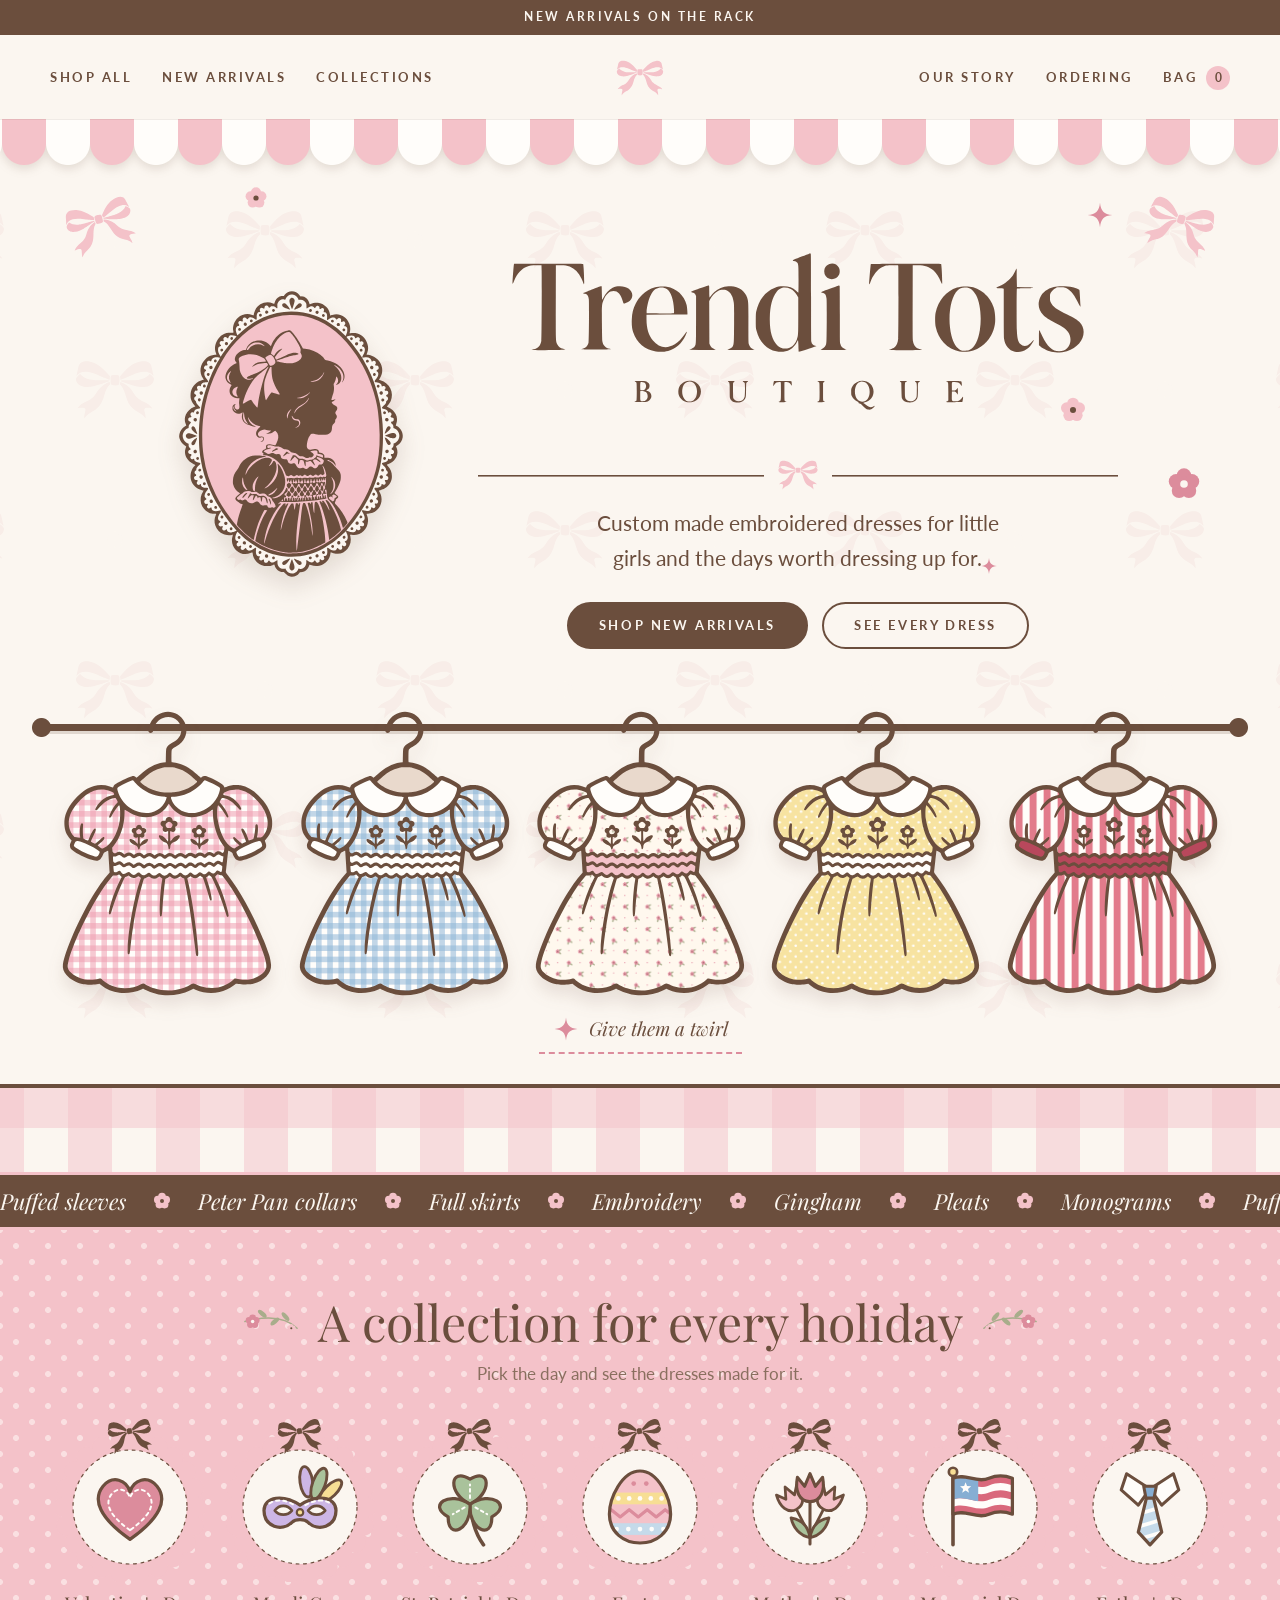
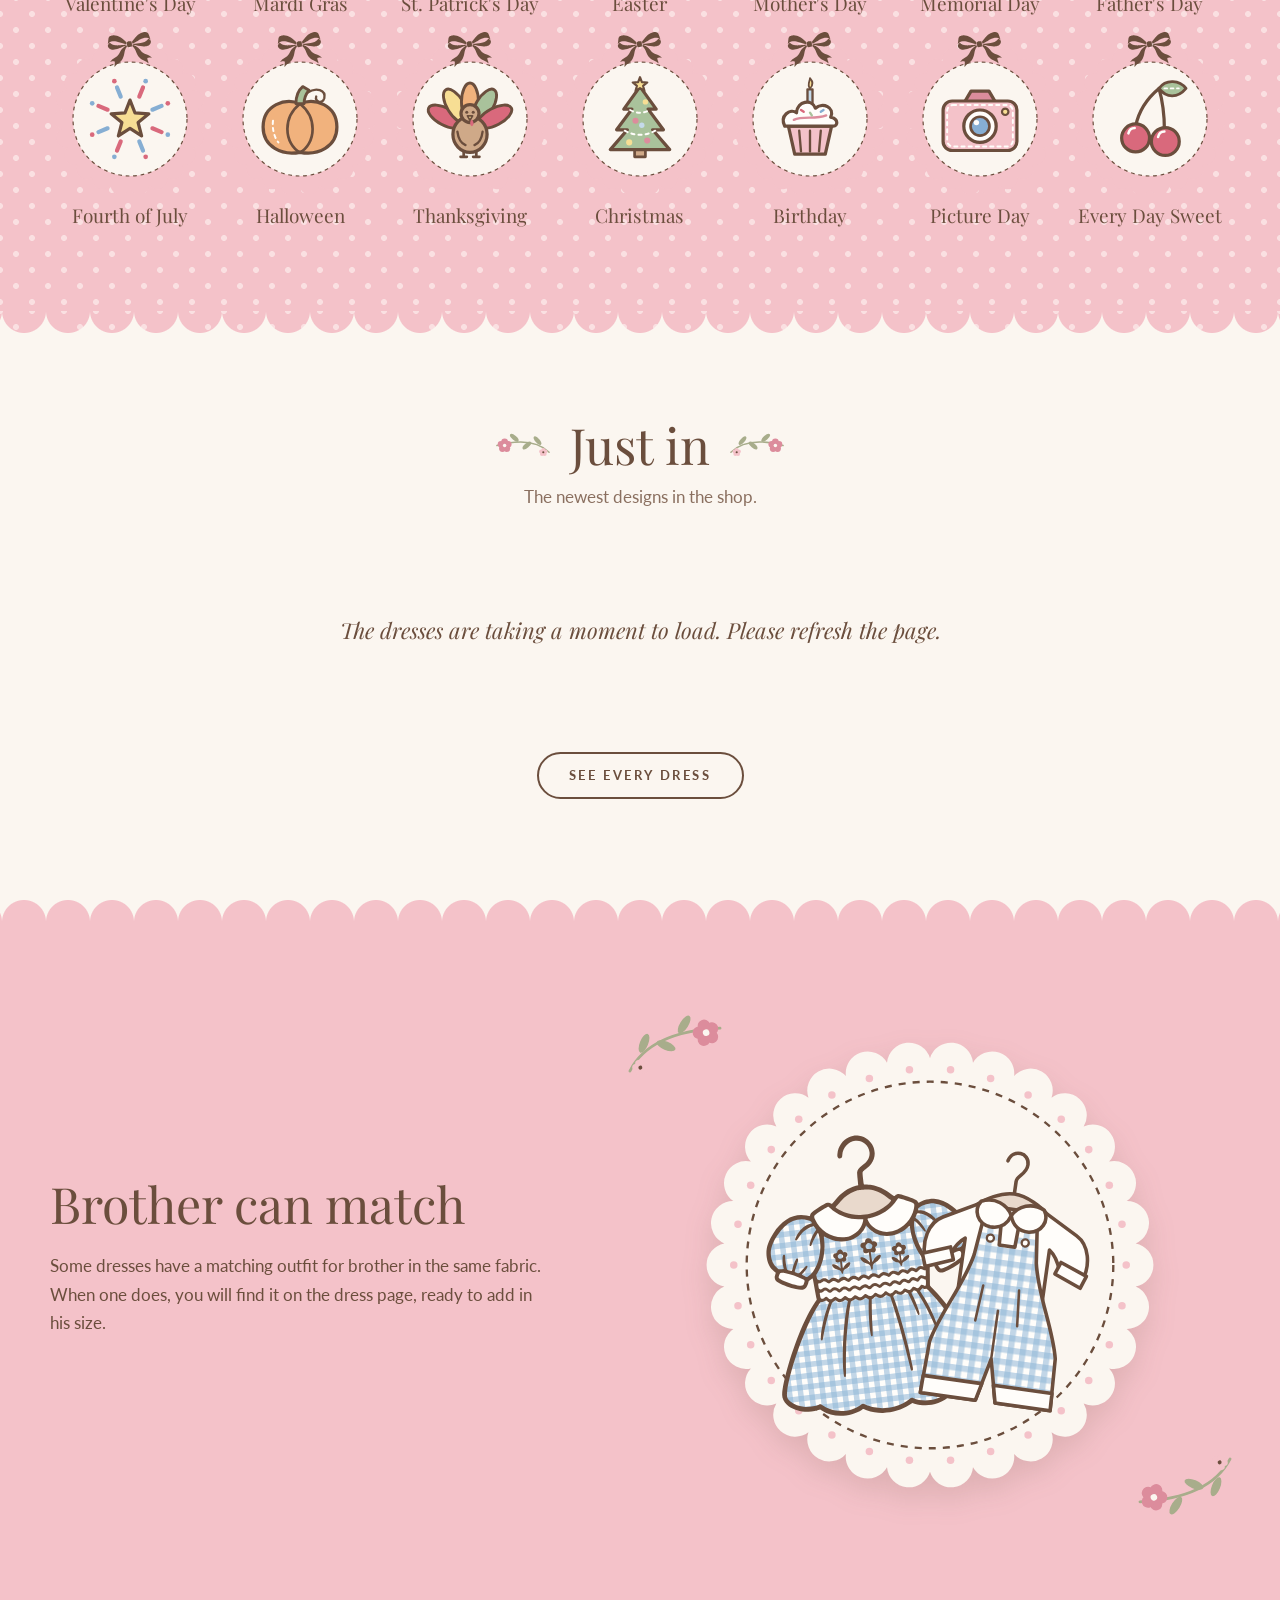
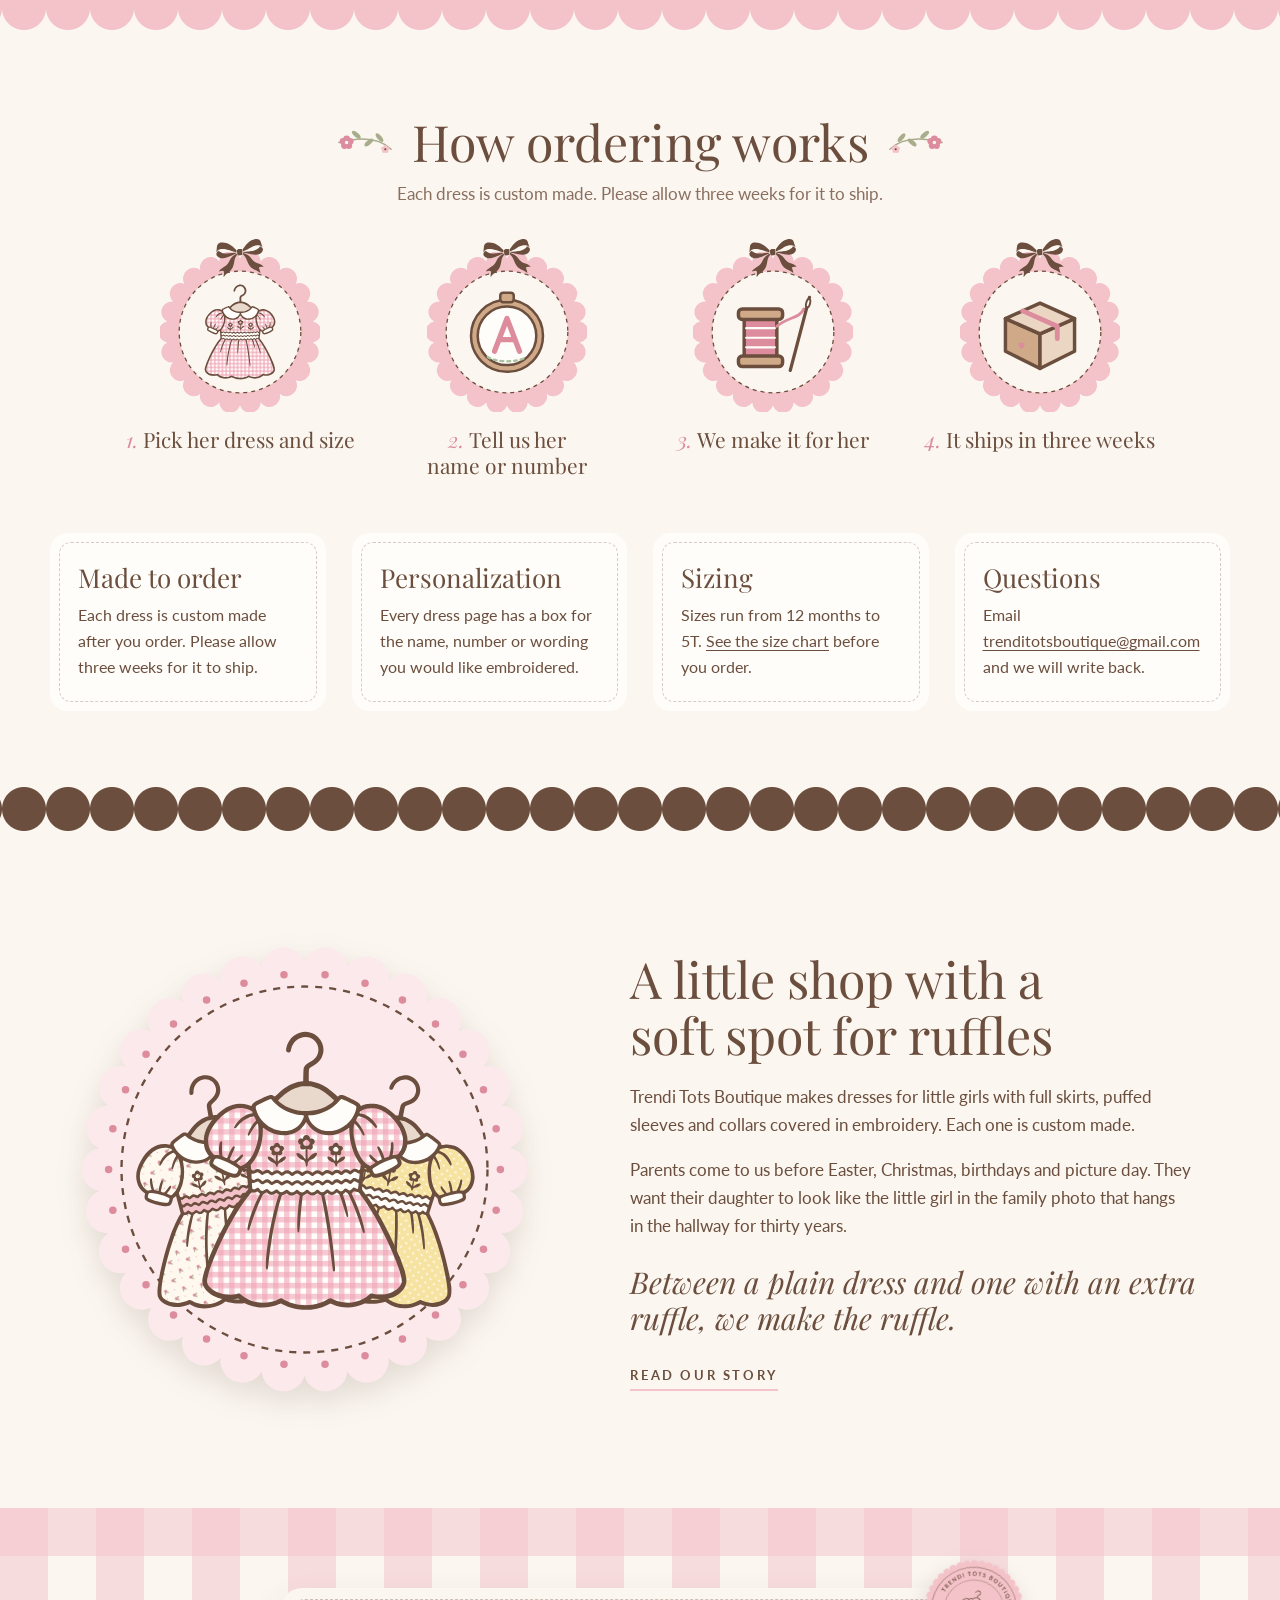
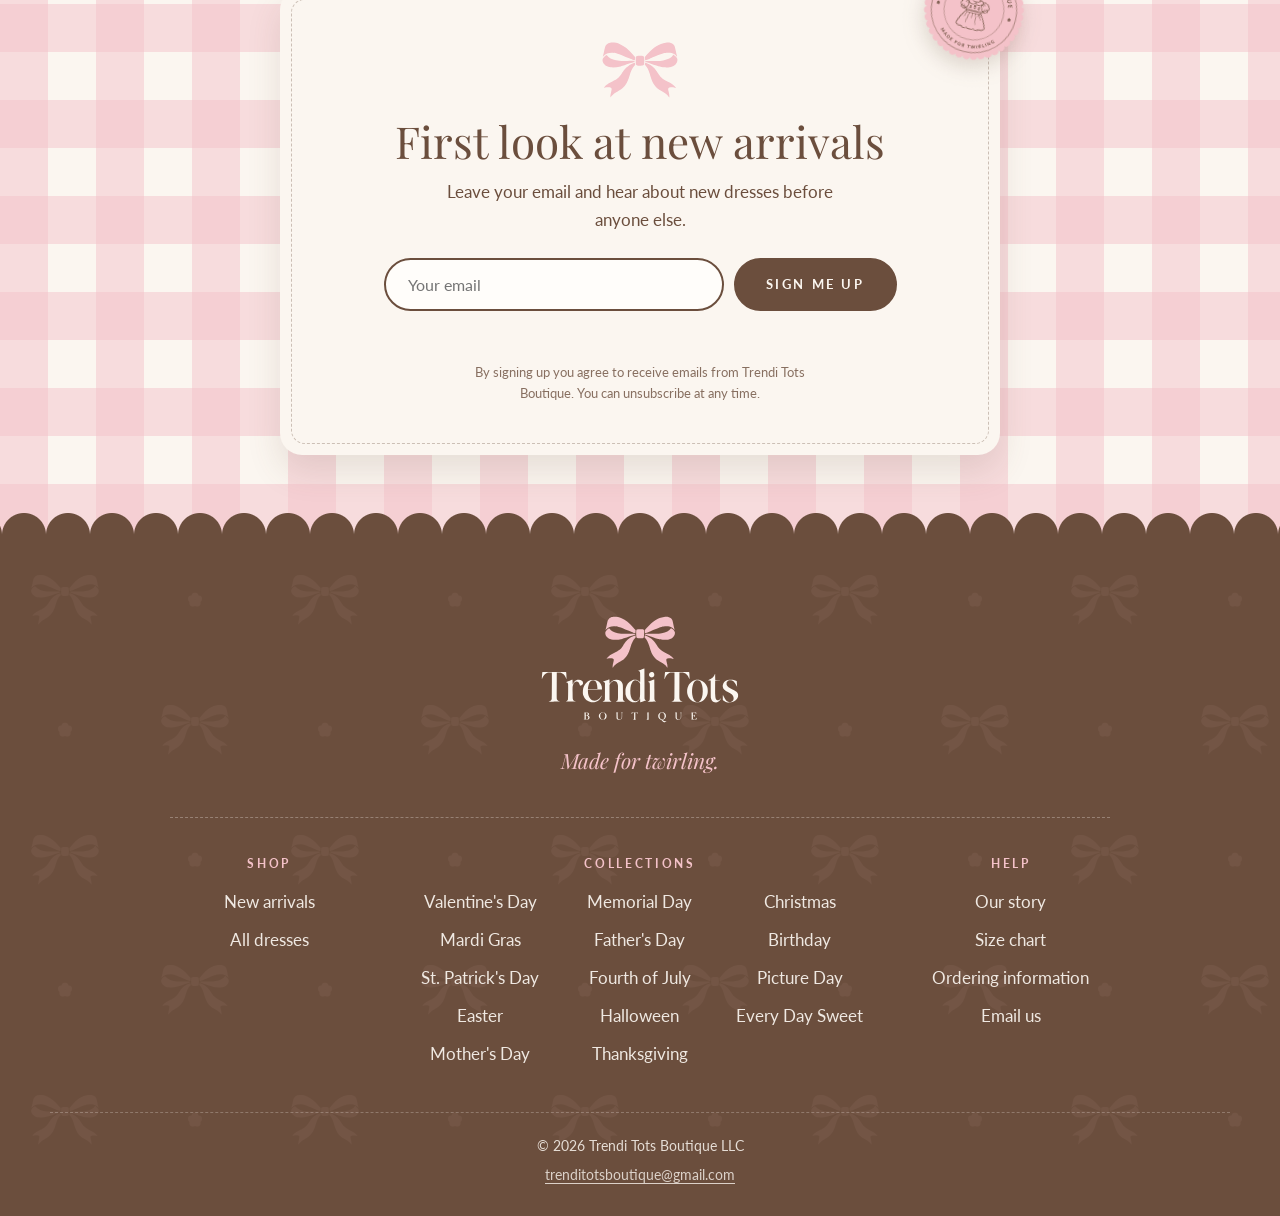
==== commit 0447c904: "Scalloped circles fit their box, dress cards get a straight bottom Co-Authored-By: Claude Fable 5.2 " ====
--- a/index.html
+++ b/index.html
@@ -19,7 +19,7 @@
 <link rel="preconnect" href="https://fonts.googleapis.com">
 <link rel="preconnect" href="https://fonts.gstatic.com" crossorigin>
 <link href="https://fonts.googleapis.com/css2?family=Lato:wght@400;700&family=Playfair+Display:ital,wght@0,400;0,500;1,400&display=swap" rel="stylesheet">
-<link rel="stylesheet" href="assets/css/site.css?v=1c87916c">
+<link rel="stylesheet" href="assets/css/site.css?v=f150755d">
 </head>
 <body>
 <a class="skip" href="#main">Skip to the page</a>
@@ -169,8 +169,8 @@
   <ul class="items" id="bag-items"></ul>
   <footer id="bag-foot" hidden><div class="sub"><span>Subtotal</span><span id="bag-subtotal">$0</span></div><label class="notelabel" for="bag-order-note">Note for your order (optional)</label><textarea id="bag-order-note" rows="2" maxlength="500" placeholder="Anything else we should know"></textarea><p class="madenote">Each dress is custom made. Three weeks to ship.</p><button class="btn" type="button" id="bag-checkout">Checkout</button><p class="note" id="bag-note" role="status"></p></footer>
 </aside>
-<script src="assets/js/config.js?v=1c87916c"></script>
-<script src="assets/js/products.js?v=1c87916c"></script>
-<script src="assets/js/site.js?v=1c87916c"></script>
+<script src="assets/js/config.js?v=f150755d"></script>
+<script src="assets/js/products.js?v=f150755d"></script>
+<script src="assets/js/site.js?v=f150755d"></script>
 </body>
 </html>
--- a/assets/css/site.css
+++ b/assets/css/site.css
@@ -669,3 +669,11 @@
   .sizechart table { min-width: 0; }
   .sizechart tbody th, .sizechart td { padding: 12px 4px; }
 }
+.measure { text-align: center; }
+@media (max-width: 820px) {
+  .story { text-align: center; }
+  .story p { margin-left: auto; margin-right: auto; }
+}
+.doily .dresses { width: 84%; }
+.card .frame::before, .gallery .main::before { display: none; }
+.card .frame, .gallery .main { border-radius: 50% 50% 14px 14px / 40% 40% 14px 14px; }
